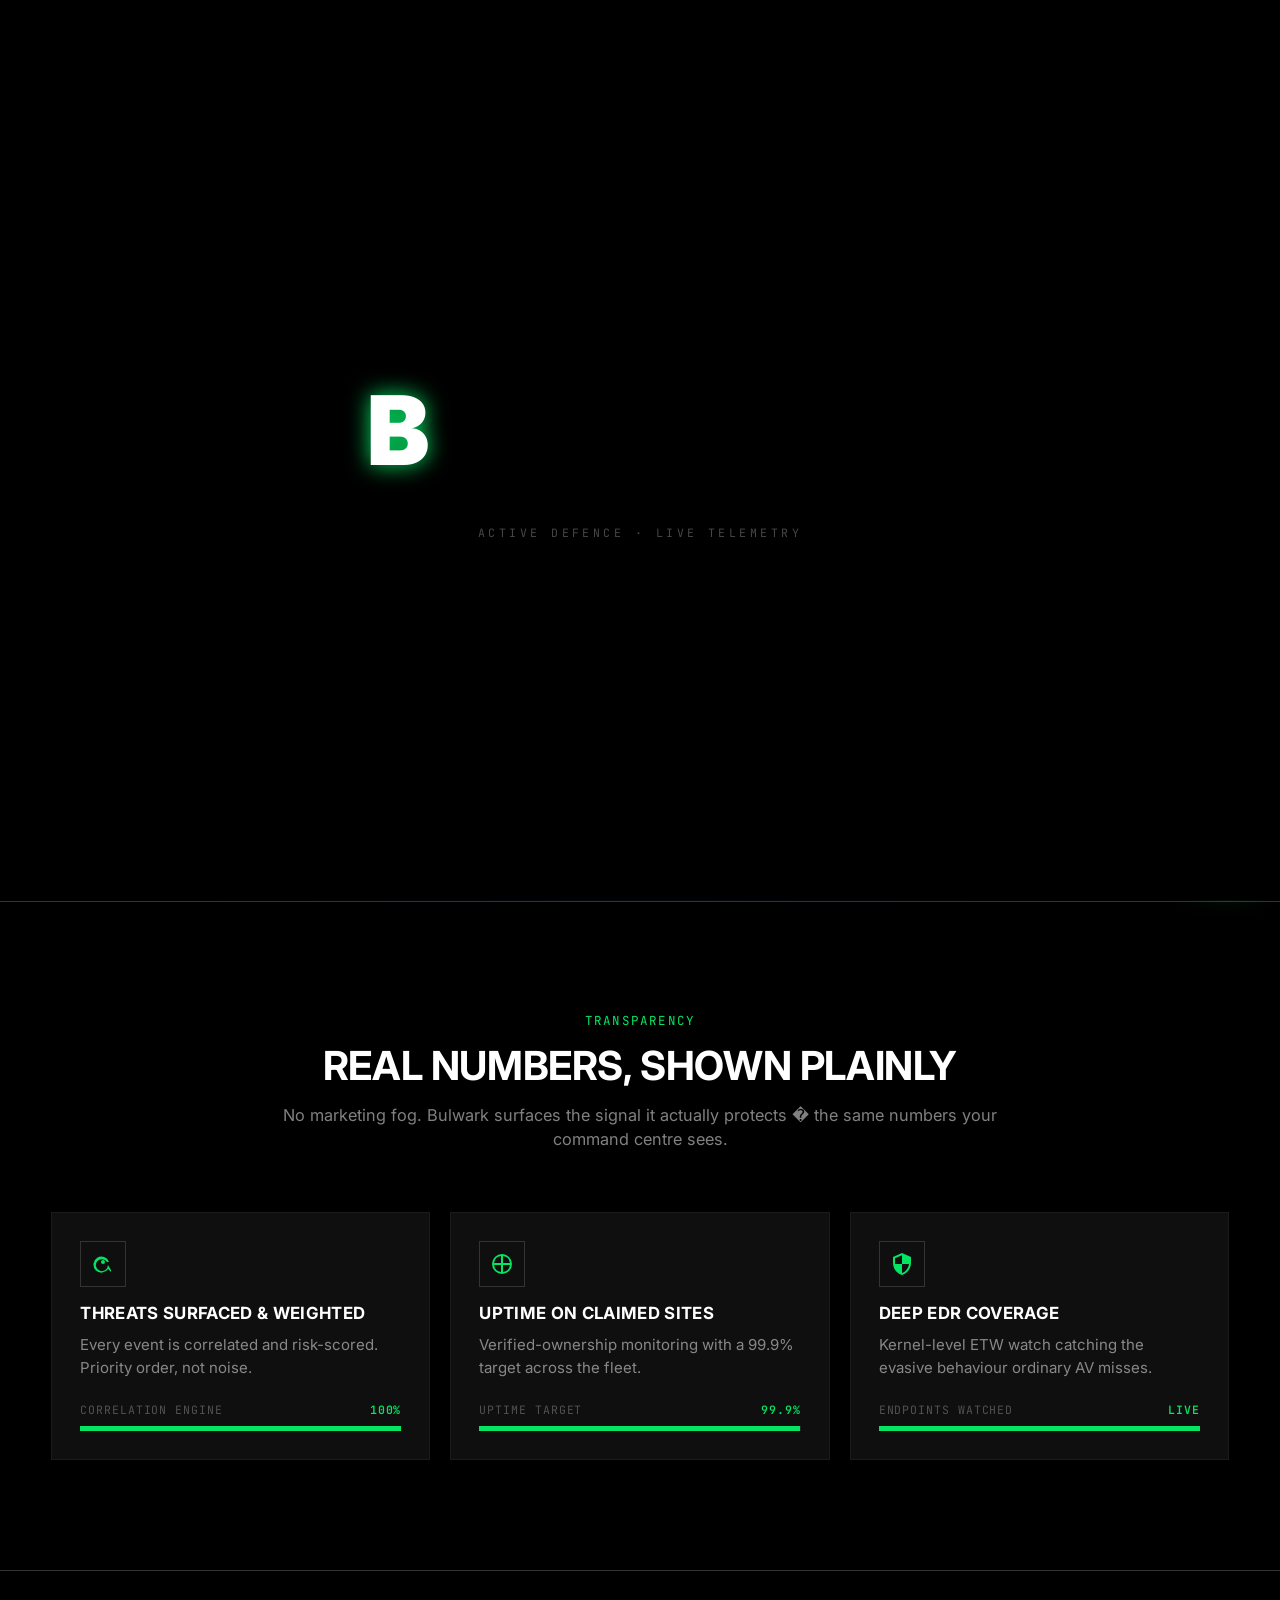
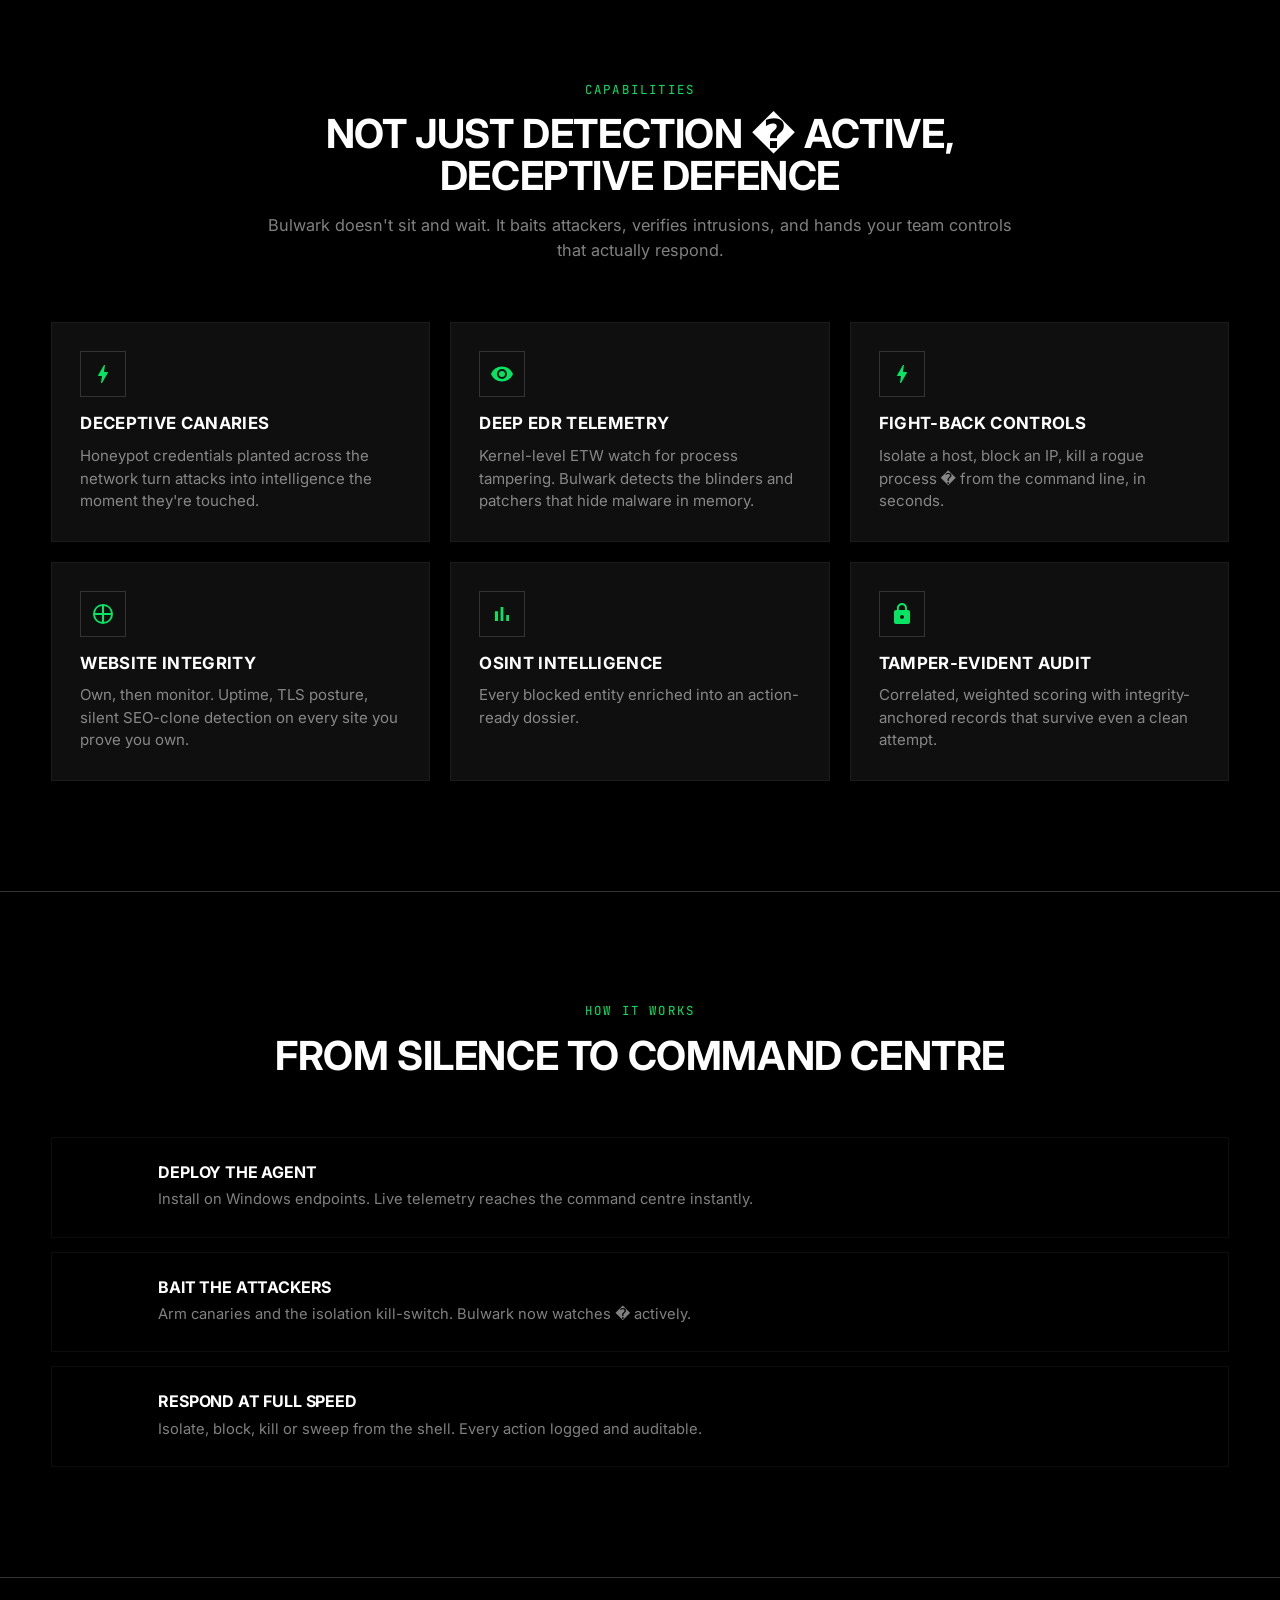
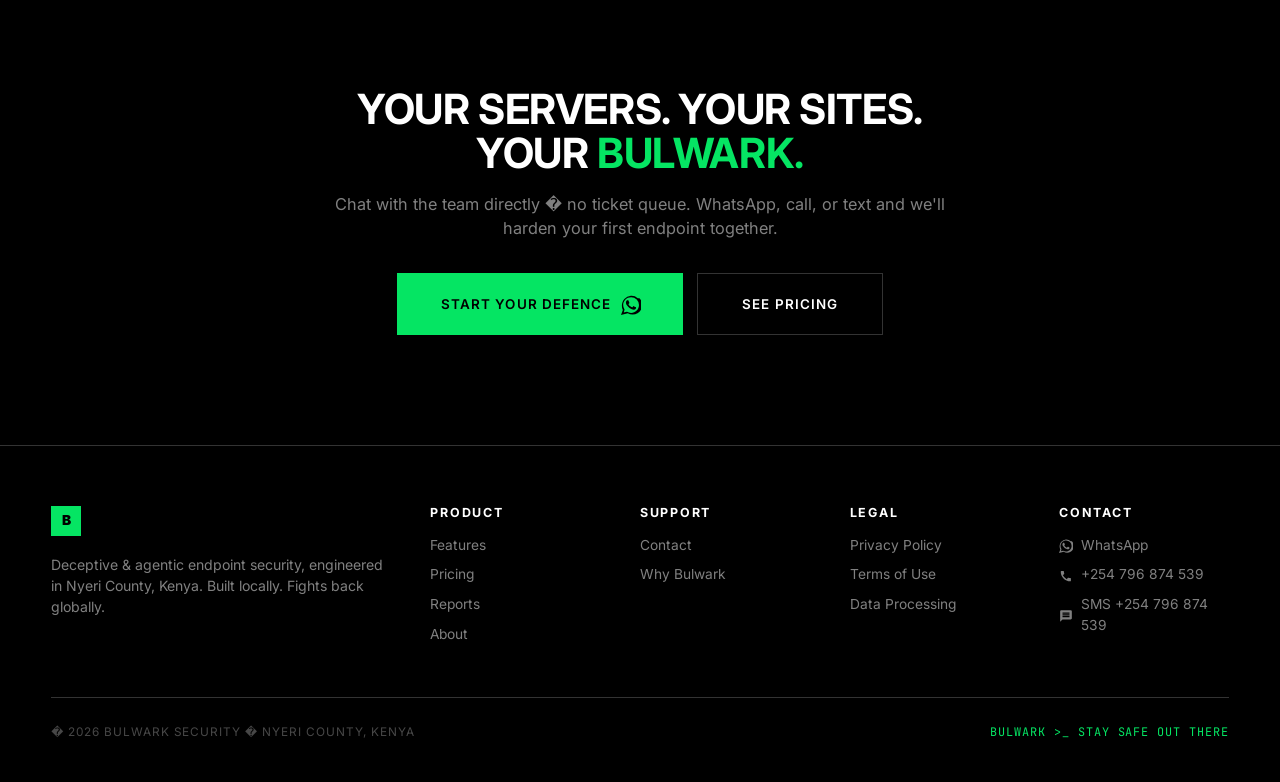
==== index.html @ ab148866 "Updated the footers" ====
<!DOCTYPE html>
<html lang="en">
<head>
<meta charset="UTF-8">
<meta name="viewport" content="width=device-width, initial-scale=1.0">
<title>Bulwark � Deceptive &amp; Agentic Endpoint Security, Built in Kenya</title>
<meta name="referrer" content="strict-origin-when-cross-origin">
<meta name="description" content="Bulwark is a Kenyan-made endpoint detection &amp; response platform. Real-time threat hunting, deceptive canaries, and live agent operations that outsmart attackers before they strike.">
<link rel="preconnect" href="https://fonts.googleapis.com">
<link rel="preconnect" href="https://fonts.gstatic.com" crossorigin>
<link href="https://fonts.googleapis.com/css2?family=Inter:wght@400;600;700;800&family=JetBrains+Mono:wght@400;700;800&display=swap" rel="stylesheet">
<link rel="stylesheet" href="assets/css/styles.css">
<link rel="icon" href="data:image/svg+xml,<svg xmlns='http://www.w3.org/2000/svg' viewBox='0 0 100 100'><rect width='100' height='100' fill='%2305e563'/><text x='50' y='70' font-size='62' font-family='monospace' font-weight='900' fill='%23000' text-anchor='middle'>B</text></svg>">
</head>
<body>

<!-- BULWARK PRELOADER (word builds letter-by-letter, then reveals page) -->
<div id="preloader">
  <div style="text-align:center">
    <div class="pl-word"></div>
    <div class="pl-glow">active defence · live telemetry</div>
  </div>
</div>

<!-- NAV -->
<nav class="nav">
  <div class="container nav-inner">
    <a class="brand" href="index.html">
      <span class="logo" style="width:34px;height:34px;background:var(--neon);color:#000;display:grid;place-items:center;font-weight:950;font-family:var(--font-wide)">B</span>
      <span class="word" data-text="BULWARK"></span>
      <span class="brand-tag" style="display:none"></span>
      <span class="brand-tag">endpoint defence · Kenya</span>
    </a>
    <small class="brand-tag" style="font-size:.58rem;color:var(--txt-faint);display:block;margin-left:-92px">—</small>
    <button class="nav-toggle" id="navToggle" aria-label="Menu">≡</button>
    <div class="nav-links" id="navLinks">
<a href="index.html" class="active">Home</a>
      <a href="features.html">Features</a>
      <a href="pricing.html">Pricing</a>
      <a href="reports.html">Reports</a>
      <a href="about.html">About</a>
      <a href="contact.html">Contact</a>
      <a class="btn btn-neon nav-cta" href="contact.html">Get started</a>
    </div>
  </div>
</nav>

<!-- HERO: full-screen live threat map -->
<section class="hero">
  <div class="hero-map" id="threatMap"></div>
  <div class="hero-map-grid"></div>

  <div class="controls-layer">
    <div class="controls-col">
      <div>
        <div class="list-panel" id="listPanel">
          <h3>Live signal feed</h3>
          <div class="list-row"><span class="d green"></span><div class="meta"><div class="t">Site integrity guard</div><div class="s">TLS � uptime � clone watch</div></div></div>
          <div class="list-row"><span class="d green"></span><div class="meta"><div class="t">Agent heartbeat</div><div class="s">fleet telemetry � 24/7</div></div></div>
          <div class="list-row"><span class="d blue"></span><div class="meta"><div class="t">Canary tripwire</div><div class="s">credential deception</div></div></div>
          <div class="list-row"><span class="d blue"></span><div class="meta"><div class="t">Evasion detector</div><div class="s">ETW � kernel watch</div></div></div>
          <div class="list-row"><span class="d red"></span><div class="meta"><div class="t">Trigger flag</div><div class="s">correlated � weighted</div></div></div>
          <div class="list-row"><span class="d green"></span><div class="meta"><div class="t">Isolation kill-switch</div><div class="s">one command � armed</div></div></div>
          <div class="list-row"><span class="d green"></span><div class="meta"><div class="t">OSINT enrichment</div><div class="s">threat intel dossiers</div></div></div>
        </div>
      </div>

      <div class="hero-left">
        <span class="hero-eyebrow"><span class="dot"></span> active defence � live telemetry</span>
        <h1>Attacker expects a lock.<br>Meet a <span class="grad">bulwark.</span></h1>
        <p class="sub">Bulwark is a deceptive, agentic endpoint security platform built in Kenya. It baits attackers, watches deep telemetry, and fights back from a command centre that feels alive.</p>
        <div class="hero-actions">
          <a class="btn btn-neon btn-lg" href="contact.html">Talk to us <span class="g" data-icon="whatsapp" style="width:18px;height:18px"></span></a>
          <a class="btn btn-ghost btn-lg" href="features.html"><span class="g" data-icon="shield" style="width:18px;height:18px"></span> Features</a>
        </div>

        <div class="hero-stats">
          <div class="ticker">
            <div class="ticker-item active"><div class="n">LIVE</div><div class="l">fleet watch active</div></div>
            <div class="ticker-item"><div class="n">99.9%</div><div class="l">uptime monitored</div></div>
            <div class="ticker-item"><div class="n">24/7</div><div class="l">deception deployed</div></div>
            <div class="ticker-item"><div class="n">100%</div><div class="l">built &amp; kept in Kenya</div></div>
          </div>
        </div>
      </div>
    </div>

    <div class="controls-col right">
      <span class="glass attrib"><span class="g" data-icon="radar"></span> by Bulwark Security</span>
      <div class="glass zoms">
        <button id="zmIn" title="Zoom in">+</button>
        <button id="zmOut" title="Zoom out">-</button>
      </div>
    </div>
  </div>
</section>

<!-- LIVE METRICS (transparency like u24 stats) -->
<section class="section">
  <div class="container">
    <div class="sec-head">
      <span class="kicker">Transparency</span>
      <h2>Real numbers, shown plainly</h2>
      <p>No marketing fog. Bulwark surfaces the signal it actually protects � the same numbers your command centre sees.</p>
    </div>
    <div class="grid grid-3">
      <div class="card">
        <div class="ico"><span class="g" data-icon="radar"></span></div>
        <h3>Threats surfaced &amp; weighted</h3>
        <p>Every event is correlated and risk-scored. Priority order, not noise.</p>
        <div class="pbar"><div class="pl"><span>correlation engine</span><b>100%</b></div><div class="track"><div class="fill" data-width="100"></div></div></div>
      </div>
      <div class="card">
        <div class="ico"><span class="g" data-icon="web"></span></div>
        <h3>Uptime on claimed sites</h3>
        <p>Verified-ownership monitoring with a 99.9% target across the fleet.</p>
        <div class="pbar"><div class="pl"><span>uptime target</span><b>99.9%</b></div><div class="track"><div class="fill" data-width="99.9"></div></div></div>
      </div>
      <div class="card">
        <div class="ico"><span class="g" data-icon="shield"></span></div>
        <h3>Deep EDR coverage</h3>
        <p>Kernel-level ETW watch catching the evasive behaviour ordinary AV misses.</p>
        <div class="pbar"><div class="pl"><span>endpoints watched</span><b>live</b></div><div class="track"><div class="fill" data-width="100"></div></div></div>
      </div>
    </div>
  </div>
</section>

<!-- CAPABILITIES -->
<section class="section">
  <div class="container">
    <div class="sec-head">
      <span class="kicker">Capabilities</span>
      <h2>Not just detection � active, deceptive defence</h2>
      <p>Bulwark doesn't sit and wait. It baits attackers, verifies intrusions, and hands your team controls that actually respond.</p>
    </div>
    <div class="grid grid-3">
      <div class="card"><div class="ico"><span class="g" data-icon="bolt"></span></div><h3>Deceptive canaries</h3><p>Honeypot credentials planted across the network turn attacks into intelligence the moment they're touched.</p></div>
      <div class="card"><div class="ico"><span class="g" data-icon="eye"></span></div><h3>Deep EDR telemetry</h3><p>Kernel-level ETW watch for process tampering. Bulwark detects the blinders and patchers that hide malware in memory.</p></div>
      <div class="card"><div class="ico"><span class="g" data-icon="bolt"></span></div><h3>Fight-back controls</h3><p>Isolate a host, block an IP, kill a rogue process � from the command line, in seconds.</p></div>
      <div class="card"><div class="ico"><span class="g" data-icon="web"></span></div><h3>Website integrity</h3><p>Own, then monitor. Uptime, TLS posture, silent SEO-clone detection on every site you prove you own.</p></div>
      <div class="card"><div class="ico"><span class="g" data-icon="chart"></span></div><h3>OSINT intelligence</h3><p>Every blocked entity enriched into an action-ready dossier.</p></div>
      <div class="card"><div class="ico"><span class="g" data-icon="lock"></span></div><h3>Tamper-evident audit</h3><p>Correlated, weighted scoring with integrity-anchored records that survive even a clean attempt.</p></div>
    </div>
  </div>
</section>

<!-- HOW IT WORKS -->
<section class="section">
  <div class="container">
    <div class="sec-head"><span class="kicker">How it works</span><h2>From silence to command centre</h2></div>
    <div class="steps">
      <div class="step"><div class="num"></div><div><h3>Deploy the agent</h3><p>Install on Windows endpoints. Live telemetry reaches the command centre instantly.</p></div></div>
      <div class="step"><div class="num"></div><div><h3>Bait the attackers</h3><p>Arm canaries and the isolation kill-switch. Bulwark now watches � actively.</p></div></div>
      <div class="step"><div class="num"></div><div><h3>Respond at full speed</h3><p>Isolate, block, kill or sweep from the shell. Every action logged and auditable.</p></div></div>
    </div>
  </div>
</section>

<!-- CTA -->
<section class="cta">
  <div class="container">
    <h2>Your servers. Your sites.<br>Your <span class="neon">bulwark.</span></h2>
    <p>Chat with the team directly � no ticket queue. WhatsApp, call, or text and we'll harden your first endpoint together.</p>
    <div class="cta-actions">
      <a class="btn btn-neon btn-lg" href="contact.html">Start your defence <span class="g" data-icon="whatsapp" style="width:18px;height:18px"></span></a>
      <a class="btn btn-ghost btn-lg" href="pricing.html">See pricing</a>
    </div>
  </div>
</section>

<!-- FOOTER -->
<footer class="footer">
  <div class="container">
    <div class="footer-grid">
      <div>
        <a class="brand" href="index.html"><span class="logo" style="width:30px;height:30px;background:var(--neon);color:#000;display:grid;place-items:center;font-weight:950;font-family:var(--font-wide)">B</span><span class="word" data-text="BULWARK"></span></a>
        <p style="margin-top:16px">Deceptive &amp; agentic endpoint security, engineered in Nyeri County, Kenya. Built locally. Fights back globally.</p>
      </div>
      <div><h4>Product</h4><a href="features.html">Features</a><a href="pricing.html">Pricing</a><a href="reports.html">Reports</a><a href="about.html">About</a></div>
      <div><h4>Support</h4><a href="contact.html">Contact</a><a href="about.html">Why Bulwark</a></div>
      <div><h4>Legal</h4><a href="privacy.html">Privacy Policy</a><a href="terms.html">Terms of Use</a><a href="dpa.html">Data Processing</a></div>
      <div><h4>Contact</h4><a href="https://wa.me/254796874539" target="_blank"><span class="g" data-icon="whatsapp"></span> WhatsApp</a><a href="tel:+254796874539"><span class="g" data-icon="phone"></span> +254 796 874 539</a><a href="sms:+254796874539"><span class="g" data-icon="message"></span> SMS +254 796 874 539</a></div>
    </div>
    <div class="footer-bottom">
      <span>� 2026 Bulwark Security � Nyeri County, Kenya</span>
      <span class="prompt">bulwark &gt;_ stay safe out there</span>
    </div>
  </div>
</footer>

<a class="float-wa" href="https://wa.me/254796874539" target="_blank" aria-label="Chat on WhatsApp"><span class="g" data-icon="whatsapp" style="width:26px;height:26px"></span></a>
<script src="assets/js/main.js"></script>
</body>
</html>
---- assets/css/styles.css ----
/* ============================================================
   BULWARK — Cybersecurity, engineered in Kenya
   Design language: black canvas, frosted-glass panels,
   neon-green #05e563 data points, hairline strokes, condensed
   wide display type. Inspired by the UNITED24 /rebuild/map UI.
   ============================================================ */

:root {
  --bg:          #000;
  --panel:       rgba(255,255,255,.1);
  --panel-soft:  rgba(255,255,255,.06);
  --panel-hi:    rgba(255,255,255,.15);
  --stroke:      #333;
  --hairline:    rgba(255,255,255,.05);
  --txt:         #fff;
  --txt-dim:     rgba(255,255,255,.5);
  --txt-faint:   rgba(255,255,255,.28);

  --neon:        #05e563;   /* data / signal green */
  --blue:        #0057b8;   /* brand blue */
  --gold:        #ffd700;   /* selection / accent */
  --red:         #ff5a5f;

  --radius:      6px;
  --blur:        blur(40px);

  --font-display: "NuberNextWide", "Inter", "Segoe UI", system-ui, sans-serif;
  --font-wide:    "NuberNextExtended", "Inter", "Segoe UI", system-ui, sans-serif;
  --font-mono:    "JetBrains Mono", "Cascadia Code", "Consolas", monospace;
  --font-body:    "NuberNext", "Inter", "Segoe UI", system-ui, sans-serif;
}

* { margin: 0; padding: 0; box-sizing: border-box; }

html { scroll-behavior: smooth; }

body {
  background: var(--bg);
  color: var(--txt);
  font-family: var(--font-body);
  line-height: 1.5;
  -webkit-font-smoothing: antialiased;
  overflow-x: hidden;
}

::selection { background: var(--gold); color: #000; }

/* ---------- BULWARK preloader (UNITED24-style letter build) ---------- */
#preloader {
  position: fixed; inset: 0; z-index: 100000;
  background: #000; display: flex; align-items: center; justify-content: center;
  transition: opacity 1s ease; opacity: 1; overflow: hidden;
}
#preloader.done { opacity: 0; pointer-events: none; }
.pl-word { position: relative; font-family: var(--font-wide); font-weight: 950;
  font-size: clamp(2.4rem, 9vw, 6rem); letter-spacing: .08em; color: #1b1b1b; text-transform: uppercase;
  display: flex; user-select: none; justify-content: center; }
.pl-word .pld { display: inline-block; opacity: 0; transform: translateY(-40px); color: var(--txt); transition: opacity .6s ease, transform .6s cubic-bezier(.2,.7,.2,1), text-shadow .6s ease; }
.pl-word .pld.filled { opacity: 1; transform: translateY(0); text-shadow: 0 0 22px var(--neon); }
.pl-glow { margin-top: 22px; text-align: center; font-family: var(--font-mono); font-size: .72rem;
  letter-spacing: .3em; text-transform: uppercase; color: var(--txt-faint); opacity: 0; animation: pl-fade .8s ease .2s forwards; }
@keyframes pl-fade { to { opacity: 1; } }


h1, h2, h3, h4 { font-family: var(--font-display); font-weight: 700; line-height: 1.05; letter-spacing: -.01em; text-transform: uppercase; }
p  { color: var(--txt-dim); }
a  { color: var(--txt); text-decoration: none; }
a:hover { color: var(--neon); }

.container { width: min(1180px, 92vw); margin: 0 auto; }

.mono { font-family: var(--font-mono); }
.neon { color: var(--neon); }
.blue { color: var(--blue); }
.gold { color: var(--gold); }
.red  { color: var(--red); }
.dim  { color: var(--txt-dim); }
.wide { font-family: var(--font-wide); }

/* ---------- letter-by-letter animated logo (like UNITED24) ---------- */
.brand { display: inline-flex; align-items: center; gap: 14px; font-family: var(--font-display); }
.brand .word { position: relative; display: inline-flex; font-weight: 700; font-size: 1.3rem; letter-spacing: .12em; text-transform: uppercase; }
.brand .word span { display: inline-block; white-space: pre; }
.brand .word .mask { position: absolute; inset: 0; display: inline-flex; overflow: hidden; }
.brand .word .mask span { transform: translateY(105%); animation: letter-in .55s cubic-bezier(.6,.02,.3,1) forwards; }
.brand .word .mask.green span { color: var(--neon); transform: translateY(0); opacity: 0; animation: letter-peek .5s ease 1.9s forwards; }
@keyframes letter-in { to { transform: translateY(0); } }
@keyframes letter-peek { to { opacity: 1; } }

/* tagline under the logo */
.brand-tag { display: block; font-family: var(--font-mono); font-size: .6rem; color: var(--txt-faint); letter-spacing: .16em; text-transform: uppercase; margin-top: 3px; }

/* ---------- top nav ---------- */
.nav { position: sticky; top: 0; z-index: 50; background: rgba(0,0,0,.7); backdrop-filter: var(--blur); -webkit-backdrop-filter: var(--blur); border-bottom: 1px solid var(--stroke); }
.nav-inner { display: flex; align-items: center; justify-content: space-between; height: 72px; }
.nav-links { display: flex; gap: 30px; align-items: center; }
.nav-links a { color: var(--txt-dim); font-family: var(--font-display); font-size: .8rem; letter-spacing: .1em; text-transform: uppercase; font-weight: 600; }
.nav-links a:hover, .nav-links a.active { color: var(--txt); }
.nav-links a.active::after { content: ""; display: block; height: 2px; margin-top: 6px; background: var(--neon); }
.nav-cta { margin-left: 6px; }
.nav-toggle { display: none; background: none; border: 0; color: var(--txt); cursor: pointer; }

/* ---------- buttons (sharp, uppercase, like u24) ---------- */
.btn {
  display: inline-flex; align-items: center; gap: 10px;
  padding: 18px 37px; border-radius: 0;
  font-family: var(--font-display); font-weight: 600; font-size: .78rem; letter-spacing: .08em; text-transform: uppercase;
  cursor: pointer; border: 0; transition: all .18s ease; text-align: center; white-space: nowrap;
}
.btn-neon { background: var(--neon); color: #000; }
.btn-neon:hover { background: var(--txt); color: #000; }
.btn-blue { background: var(--blue); color: #fff; }
.btn-blue:hover { filter: brightness(1.15); color: #fff; }
.btn-ghost { background: transparent; color: var(--txt); border: 1px solid var(--stroke); }
.btn-ghost:hover { background: rgba(255,255,255,.12); color: var(--txt); border-color: rgba(255,255,255,.35); }
.btn-lg { padding: 20px 44px; font-size: .84rem; }
.btn-block { width: 100%; justify-content: center; }

/* icon glyphs (inline SVG via injected classes) */
.g { width: 20px; height: 20px; display: inline-block; fill: currentColor; flex-shrink: 0; }
.g-sm { width: 16px; height: 16px; }

/* ---------- hero (full-screen live map) ---------- */
.hero { position: relative; height: calc(100vh - 72px); min-height: 640px; overflow: hidden; background: #000; }
.hero-map { position: absolute; inset: 0; }
#threatMap {
  width: 100%; height: 100%; display: block;
  background:
    radial-gradient(1200px 800px at 20% 20%, rgba(0,87,184,.16), transparent 55%),
    radial-gradient(1000px 700px at 80% 30%, rgba(5,229,99,.10), transparent 55%),
    radial-gradient(800px 600px at 50% 90%, rgba(0,87,184,.10), transparent 55%),
    #000;
}
/* faint dot grid (like map graticule) */
#threatMap::after { content:""; position:absolute; inset:0; background-image: radial-gradient(rgba(255,255,255,.06) 1px, transparent 1px); background-size: 34px 34px; }
.hero-map-grid { position:absolute; inset:0; pointer-events:none; background-image: radial-gradient(rgba(255,255,255,.05) 1px, transparent 1px); background-size: 36px 36px; }

/* network node cluster */
.mapcluster { position:absolute; inset:0; }
.mapnode { position:absolute; width:14px; height:14px; border-radius:50%; transform:translate(-50%,-50%); pointer-events:none; }
.mapnode::before { content:""; position:absolute; inset:-7px; border-radius:50%; border:1px solid var(--neon); animation: ping 2.6s ease-out infinite; }
.mapnode::after { content:""; position:absolute; inset:3px; border-radius:50%; background:currentColor; }
.mapnode.green { color:var(--neon);  box-shadow:0 0 14px var(--neon); }
.mapnode.blue  { color:var(--blue);  box-shadow:0 0 12px var(--blue); }
.mapnode.red   { color:var(--red);   box-shadow:0 0 12px var(--red); }

/* SVG triangulation network overlay */
#netLines { position:absolute; inset:0; z-index:2; width:100%; height:100%; pointer-events:none; }
.net-link { stroke:rgba(5,229,99,.28); stroke-width:1.5; }
.net-pulse { stroke:#fff; stroke-width:2; stroke-dasharray:6 120; stroke-linecap:round; fill:none;
  animation: travel 6s linear infinite; filter: drop-shadow(0 0 3px var(--neon)); }
@keyframes travel { to { stroke-dashoffset:-168; } }

/* pulsing data points on the map */
.mappoint { position: absolute; z-index: 3; width: 12px; height: 12px; border-radius: 50%; background: var(--neon); transform: translate(-50%,-50%); pointer-events:none; }
.mappoint::before { content:""; position:absolute; inset:-6px; border-radius:50%; border:1px solid var(--neon); animation: ping 2.4s ease-out infinite; }
.mappoint::after { content:""; position:absolute; inset:0; border-radius:50%; background: var(--neon); box-shadow: 0 0 12px var(--neon); }
.mappoint.green::after { background: var(--neon); box-shadow: 0 0 14px var(--neon); }
.mappoint.blue::after  { background: var(--blue); box-shadow: 0 0 12px var(--blue); }
.mappoint.red::after   { background: var(--red); box-shadow: 0 0 12px var(--red); }
.mappoint.blue::before { border-color: var(--blue); }
.mappoint.red::before  { border-color: var(--red); }
@keyframes ping { 0% { transform: scale(.4); opacity: 1; } 100% { transform: scale(2.2); opacity: 0; } }

/* glass overlay control layers (left / right columns like u24) */
.controls-layer { position:absolute; inset:0; z-index:5; pointer-events:none; padding: 26px; display:flex; justify-content:space-between; }
.controls-col { display:flex; flex-direction:column; justify-content:space-between; }
.controls-col.right { align-items:flex-end; }

/* mixed glass panel */
.glass { background: var(--panel); backdrop-filter: var(--blur); -webkit-backdrop-filter: var(--blur); border: 1px solid var(--hairline); }

/* Map / List segmented pill (like u24 navigate) */
.view-toggle { display:flex; gap:0; padding:5px; max-width:360px; pointer-events:auto; }
.view-toggle button {
  flex:1; display:inline-flex; align-items:center; justify-content:center; gap:10px;
  background:transparent; border:0; color:var(--txt); font-family:var(--font-display);
  font-size:.78rem; letter-spacing:.1em; text-transform:uppercase; font-weight:600;
  padding: 12px 20px; cursor:pointer; opacity:.5; transition:all .18s ease;
}
.view-toggle button .g { fill: currentColor; }
.view-toggle button.active { background: var(--panel-hi); opacity:1; color: var(--txt); }
.view-toggle button.active:hover { color:var(--txt); }

/* hero headline block */
.hero-left { display:flex; flex-direction:column; gap:18px; max-width:430px; }
.hero-eyebrow { display:inline-flex; align-items:center; gap:12px; font-family:var(--font-mono); font-size:.78rem; letter-spacing:.18em; text-transform:uppercase; color:var(--neon); pointer-events:auto; }
.hero-eyebrow .dot { width:8px;height:8px;border-radius:50%;background:var(--neon); box-shadow:0 0 10px var(--neon); animation:pulse 1.6s infinite; }
@keyframes pulse { 0%,100%{opacity:1} 50%{opacity:.35} }
.hero h1 { font-family:var(--font-wide); font-weight:950; font-size: clamp(2rem,4.6vw,3.6rem); letter-spacing:-.5px; line-height:1.02; }
.hero h1 .grad { color: var(--neon); }
.hero .sub { font-size:1.02rem; max-width:420px; }
.hero-actions { display:flex; gap:14px; flex-wrap:wrap; pointer-events:auto; }

/* stat ticker bar (crossfading like u24 header) */
.hero-stats { position:absolute; left:26px; bottom:26px; z-index:6; pointer-events:none; }
.ticker { display:grid; }
.ticker-item { grid-area:1/1; opacity:0; transition:opacity .6s ease; }
.ticker-item.active { opacity:1; }
.ticker-item .n { font-family:var(--font-wide); font-weight:800; font-size:1.6rem; color:var(--neon); }
.ticker-item .l { font-size:.74rem; letter-spacing:.14em; text-transform:uppercase; color:var(--txt-faint); }

/* attribution pill (right top) */
.attrib { display:inline-flex; align-items:center; gap:10px; padding:10px 18px; pointer-events:auto; font-family:var(--font-mono); font-size:.72rem; letter-spacing:.08em; text-transform:uppercase; color:var(--txt-dim); }
.attrib .g { fill: var(--neon); }

/* zoom buttons */
.zoms { display:flex; flex-direction:column; pointer-events:auto; }
.zoms button { width:52px;height:48px;background:transparent;border:0;color:var(--txt); cursor:pointer; display:grid; place-items:center; font-size:1.2rem; font-family:var(--font-display); }
.zoms button:hover { background:rgba(255,255,255,.12); }
.zoms button + button { border-top:1px solid var(--hairline); }

/* list-view drawer (the "List" toggle panel) */
.list-panel { display:none; position:absolute; inset:26px auto 26px 26px; z-index:6; width:min(420px, 82vw); background:rgba(0,0,0,.82); backdrop-filter:var(--blur); border:1px solid var(--stroke); overflow-y:auto; }
.list-panel.open { display:block; }
.list-panel h3 { padding:20px 24px; border-bottom:1px solid var(--stroke); font-size:.86rem; letter-spacing:.12em; }
.list-row { display:flex; align-items:center; gap:14px; padding:16px 24px; border-bottom:1px solid var(--hairline); }
.list-row:hover { background:rgba(255,255,255,.05); }
.list-row .d { width:9px;height:9px;border-radius:50%; background:var(--neon); flex-shrink:0; }
.list-row .d.blue { background:var(--blue); } .list-row .d.red { background:var(--red); }
.list-row .meta { flex:1; }
.list-row .t { font-family:var(--font-display); font-size:.86rem; letter-spacing:.02em; text-transform:uppercase; }
.list-row .s { font-size:.74rem; color:var(--txt-faint); font-family:var(--font-mono); }

/* ---------- sections ---------- */
.section { padding: 110px 0; border-top: 1px solid var(--stroke); }
.sec-head { max-width: 760px; margin: 0 auto 60px; text-align: center; }
.sec-head h2 { font-size: clamp(1.6rem,3.2vw,2.5rem); margin-bottom: 16px; }
.sec-head p { font-size: 1.02rem; }
.kicker { font-family: var(--font-mono); color: var(--neon); font-size: .78rem; letter-spacing: .18em; text-transform: uppercase; margin-bottom: 14px; display: block; }

/* cards — glass + hairline + 5px neon progress bar */
.grid { display:grid; gap:20px; }
.grid-3 { grid-template-columns: repeat(3,1fr); }
.grid-2 { grid-template-columns: repeat(2,1fr); }
.card { background: var(--panel-soft); backdrop-filter: var(--blur); -webkit-backdrop-filter:var(--blur); border:1px solid var(--hairline); padding: 28px; position: relative; overflow:hidden; transition: all .2s ease; }
.card:hover { background: var(--panel); }
.card .card-accent { position:absolute; top:0; left:0; right:0; height:5px; background:rgba(5,229,99,.25); }
.card:hover .card-accent { background: var(--neon); }
.card .ico { width: 46px; height: 46px; margin-bottom: 18px; display: flex; align-items:center; justify-content:center; border:1px solid var(--stroke); color: var(--neon); }
.card .ico .g { width:24px;height:24px; }
.card h3 { margin-bottom: 12px; font-size: 1.05rem; letter-spacing: .02em; }
.card p { font-size: .94rem; }

/* progress bar rows (u24 data style) */
.pbar { margin-top:22px; }
.pbar .pl { display:flex; justify-content:space-between; font-family:var(--font-mono); font-size:.72rem; color:var(--txt-faint); text-transform:uppercase; letter-spacing:.08em; margin-bottom:7px; }
.pbar .pl b { color: var(--neon); font-weight:600; }
.pbar .track { height:5px; background:rgba(255,255,255,.1); }
.pbar .fill { height:5px; background:var(--neon); width:0%; transition: width 1.2s cubic-bezier(.2,.7,.2,1); }

/* row list (features) */
.row { display:flex; gap:18px; align-items:flex-start; padding: 20px 0; border-bottom:1px solid var(--hairline); }
.row:last-child { border-bottom:0; }
.row .rh { font-family:var(--font-mono); color:var(--neon); font-size:.86rem; min-width:120px; white-space:nowrap; text-transform:uppercase; letter-spacing:.06em; }
.row p { font-size:.94rem; }

/* ---------- table ---------- */
.table-wrap { overflow-x:auto; border:1px solid var(--stroke); background:rgba(0,0,0,.55); }
table { width:100%; border-collapse:collapse; font-size:.9rem; min-width:640px; }
th, td { padding:16px 20px; text-align:left; border-bottom:1px solid var(--hairline); }
th { font-family:var(--font-mono); color:var(--neon); font-size:.7rem; letter-spacing:.14em; text-transform:uppercase; background:rgba(255,255,255,.03); }
tr:last-child td { border-bottom:0; }
td .yes{color:var(--neon);} td .no{color:var(--txt-faint);}

/* pricing */
.price-grid { display:grid; grid-template-columns:repeat(3,1fr); gap:22px; align-items:stretch; }
.price { background:rgba(0,0,0,.55); border:1px solid var(--stroke); padding:32px 28px; display:flex; flex-direction:column; position:relative; transition:all .2s ease; }
.price:hover { border-color: rgba(5,229,99,.4); }
.price.featured { border-color: var(--neon); }
.price .pname { font-family:var(--font-display); font-size:1rem; letter-spacing:.04em; text-transform:uppercase; }
.price .pdesc { font-size:.82rem; color:var(--txt-faint); margin:8px 0 24px; }
.price .amount { font-size:2.3rem; font-family:var(--font-wide); font-weight:800; color:var(--neon); }
.price .amount small { font-size:.9rem; color:var(--txt-faint); font-weight:600; }
.price ul { list-style:none; margin:24px 0 28px; flex:1; }
.price li { padding:7px 0 7px 26px; position:relative; color:var(--txt-dim); font-size:.88rem; }
.price li::before { content:""; position:absolute; left:0; top:13px; width:12px; height:2px; background:var(--neon); }
.ribbon { position:absolute; top:-1px; right:-1px; background:var(--neon); color:#000; font-size:.66rem; font-weight:700; letter-spacing:.1em; text-transform:uppercase; padding:7px 14px; }

/* steps */
.steps { display:grid; gap:14px; }
.step { display:grid; grid-template-columns:60px 1fr; gap:20px; background:rgba(0,0,0,.45); border:1px solid var(--hairline); padding:26px; }
.step .num { font-family:var(--font-wide); font-size:1.7rem; font-weight:950; color:var(--neon); }
.step h3 { margin-bottom:8px; font-size:1rem; }
.step p { font-size:.92rem; }

/* callouts */
.callout { border-left:3px solid var(--neon); background:rgba(0,0,0,.5); padding:18px 22px; margin:22px 0; }
.callout.blue{ border-left-color:var(--blue);} .callout.gold{border-left-color:var(--gold);} .callout.red{border-left-color:var(--red);}
.callout p { font-size:.94rem; }

/* ---------- contact (real icons, no emoji) ---------- */
.contact-card { display:flex; align-items:center; gap:18px; background:rgba(0,0,0,.5); border:1px solid var(--hairline); padding:22px 24px; transition:all .18s ease; margin-bottom:12px; }
.contact-card:hover { border-color: var(--neon); }
.contact-card .ci { width:54px;height:54px; display:flex; align-items:center; justify-content:center; color:var(--neon); border:1px solid var(--stroke); flex-shrink:0; }
.contact-card.wa:hover { border-color:#25d366; } .contact-card.wa .ci{color:#25d366;}
.contact-card.phone:hover, .contact-card.phone .ci { color: var(--blue); }
.contact-card h3 { font-size:.92rem; letter-spacing:.04em; margin-bottom:4px; }
.contact-card p { font-size:.86rem; }
.contact-card .big { font-family:var(--font-wide); font-size:1.05rem; color:var(--txt); letter-spacing:.02em; }

/* form */
.form { background:rgba(0,0,0,.55); border:1px solid var(--stroke); padding:34px; }
.form h3 { margin-bottom:8px; }
.form .note { font-size:.82rem; color:var(--txt-faint); margin-bottom:24px; }
.field { margin-bottom:18px; }
.field label { display:block; font-size:.74rem; color:var(--txt-dim); margin-bottom:7px; font-weight:600; text-transform:uppercase; letter-spacing:.1em; font-family:var(--font-display); }
.field input,.field textarea,.field select { width:100%; background:#000; border:1px solid var(--stroke); color:var(--txt); padding:13px 15px; font-family:var(--font-body); font-size:.92rem; transition:border-color .15s ease; border-radius:0; }
.field textarea { min-height:120px; resize:vertical; }
.field input:focus,.field textarea:focus,.field select:focus { outline:none; border-color:var(--neon); }
.form-ok { display:none; padding:16px 18px; border:1px solid var(--neon); color:var(--neon); font-size:.88rem; margin-top:18px; }

/* FAQ */
.faq .item { border:1px solid var(--stroke); margin-bottom:10px; background:rgba(0,0,0,.45); }
.faq .q { padding:18px 22px; cursor:pointer; font-family:var(--font-display); font-weight:700; letter-spacing:.02em; text-transform:uppercase; font-size:.88rem; display:flex; justify-content:space-between; align-items:center; color:var(--txt); }
.faq .q span.a { color:var(--neon); font-family:var(--font-mono); }
.faq .a { max-height:0; overflow:hidden; transition:max-height .3s ease; }
.faq .a p { padding:0 22px 20px; font-size:.9rem; }
.faq .item.open .a { max-height:320px; }

/* CTA band */
.cta { padding:110px 0; text-align:center; border-top:1px solid var(--stroke); }
.cta h2 { font-size: clamp(1.6rem,3.4vw,2.6rem); margin-bottom:16px; }
.cta p { max-width:620px; margin:0 auto 32px; font-size:1.02rem; }
.cta-actions { display:flex; gap:14px; justify-content:center; flex-wrap:wrap; }

/* footer */
.footer { background:#000; border-top:1px solid var(--stroke); padding:60px 0 40px; }
.footer-grid { display:grid; grid-template-columns:2fr 1fr 1fr 1fr 1fr; gap:40px; }
.footer h4 { font-size:.78rem; margin-bottom:16px; letter-spacing:.14em; color:var(--txt); }
.footer p { font-size:.88rem; }
.footer a { display:flex; align-items:center; gap:8px; color:var(--txt-dim); margin-bottom:9px; font-size:.86rem; }
.footer a:hover { color:var(--neon); }
.footer a .g { fill:currentColor; width:14px; height:14px; }
.footer .brand { margin-bottom:18px; }
.footer-bottom { border-top:1px solid var(--stroke); margin-top:44px; padding-top:26px; display:flex; justify-content:space-between; flex-wrap:wrap; gap:14px; font-size:.74rem; color:var(--txt-faint); text-transform:uppercase; letter-spacing:.08em; }
.footer-bottom .prompt { font-family:var(--font-mono); color:var(--neon); }

/* floating WhatsApp (icon, not emoji) */
.float-wa { position:fixed; bottom:24px; right:24px; z-index:60; width:58px;height:58px; display:flex; align-items:center; justify-content:center; background:#25d366; color:#fff; box-shadow:0 10px 30px rgba(37,211,102,.35); transition:transform .18s ease; }
.float-wa:hover { transform:scale(1.06); }

/* page hero (inner pages) */
.page-hero { padding:90px 0 50px; border-bottom:1px solid var(--stroke); }
.page-hero h1 { font-size: clamp(2rem,4.4vw,3.4rem); margin-bottom:16px; }
.page-hero p { max-width:640px; font-size:1.06rem; }

/* alternate section background (reports) */
.section-alt { background: rgba(255,255,255,.02); }

/* severity badges (report findings) */
.sev { display:inline-block; padding:3px 12px; font-family:var(--font-mono); font-size:.68rem; font-weight:700; letter-spacing:.1em; border:1px solid currentColor; text-transform:uppercase; white-space:nowrap; }
.sev.CRITICAL { color:#ff5a5f; border-color:#ff5a5f; background:rgba(255,90,95,.08); }
.sev.HIGH { color:#ffb347; border-color:#ffb347; background:rgba(255,179,71,.08); }
.sev.MEDIUM { color:var(--gold); border-color:var(--gold); background:rgba(255,215,0,.08); }
.sev.LOW { color:#b0b8c4; border-color:#b0b8c4; background:rgba(255,255,255,.04); }
.sev.INFO { color:var(--neon); border-color:var(--neon); background:rgba(5,229,99,.08); }

/* ---------- responsive ---------- */
@media (max-width: 980px) {
  .grid-3 { grid-template-columns: repeat(2,1fr); }
  .price-grid { grid-template-columns: 1fr; max-width:430px; margin:0 auto; }
  .hero { height:auto; min-height:0; padding:60px 0; }
  .controls-layer { position:static; padding:0; flex-direction:column; gap:26px; }
  .hero-stats { position:static; }
  .hero-map { position:absolute; inset:0; min-height:520px; }
}
@media (max-width: 720px) {
  .nav-toggle { display:block; }
  .nav-links { position:absolute; top:72px; left:0; right:0; flex-direction:column; background:#000; border-bottom:1px solid var(--stroke); padding:22px 8vw; gap:18px; display:none; }
  .nav-links.open { display:flex; }
  .grid-3,.grid-2 { grid-template-columns:1fr; }
  .footer-grid { grid-template-columns:1fr 1fr; }
  .btn { width:100%; justify-content:center; }
  .hero-actions { flex-direction:column; width:100%; }
}
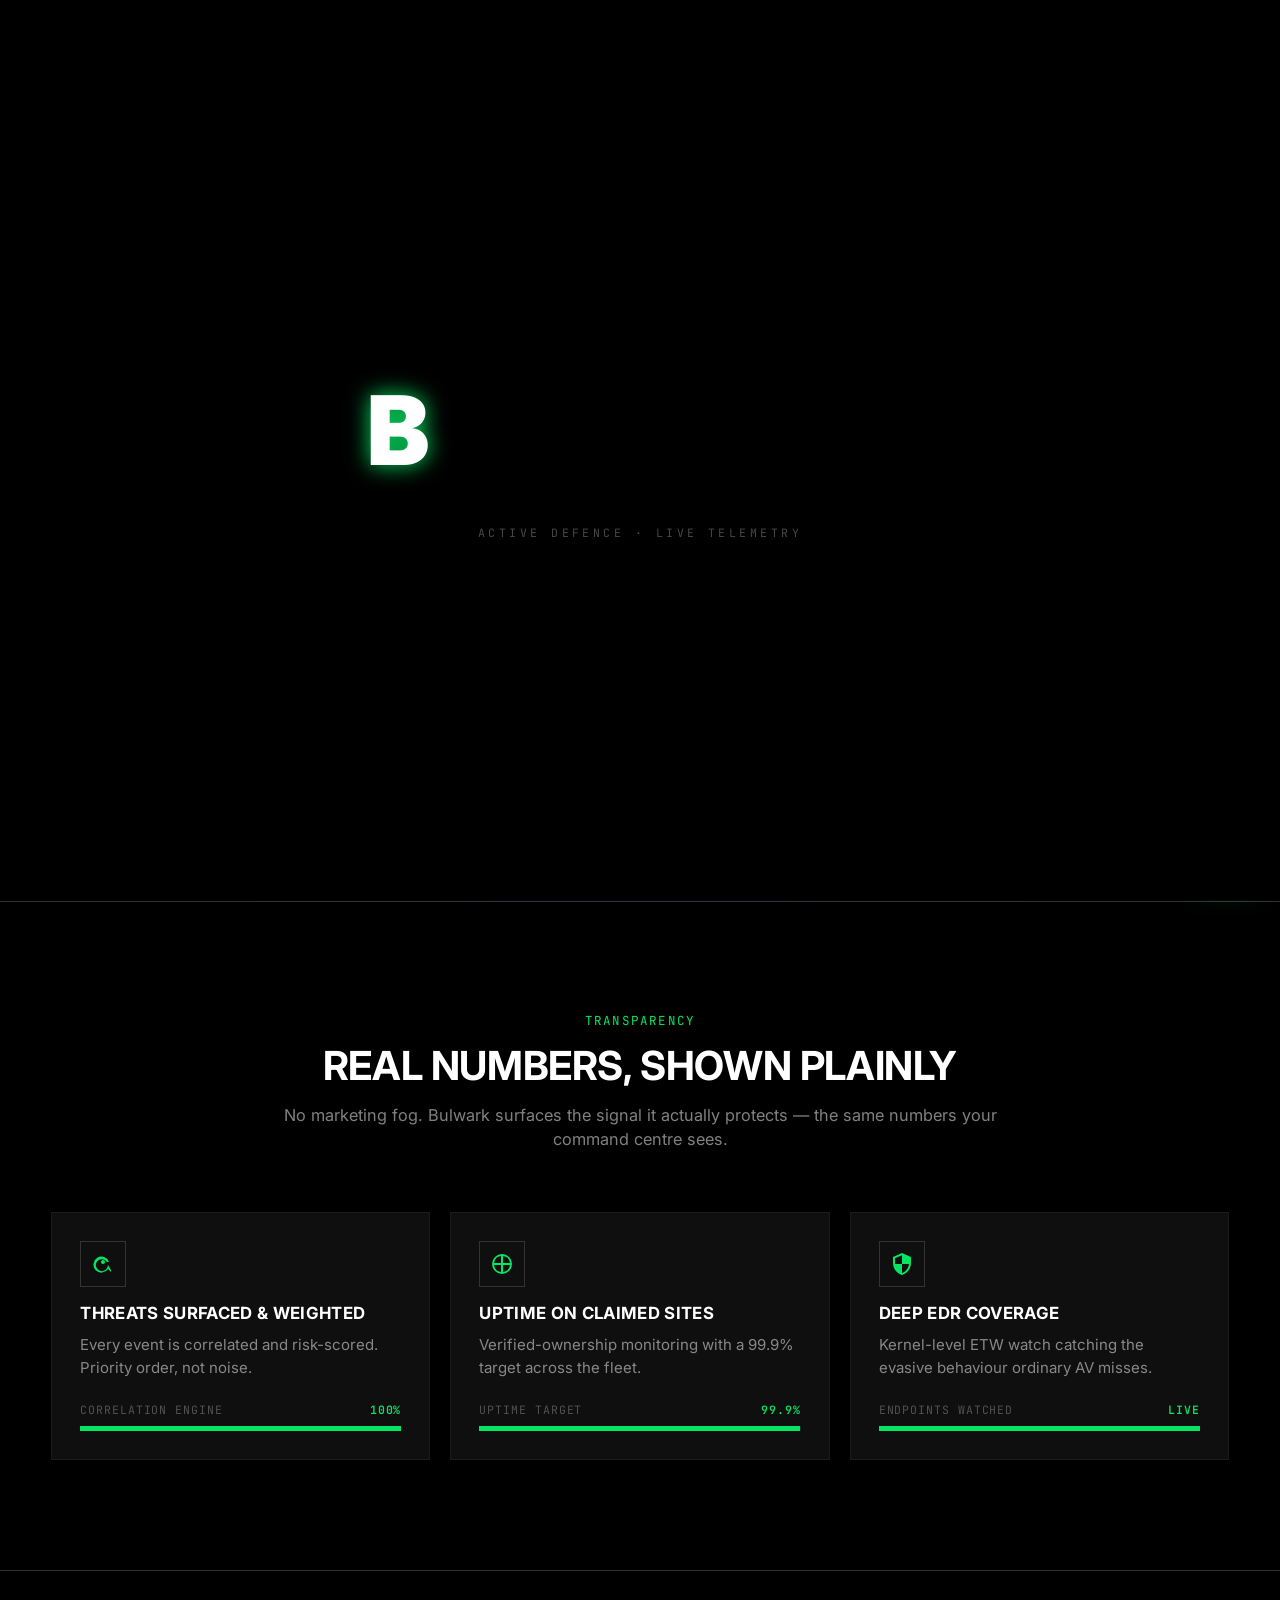
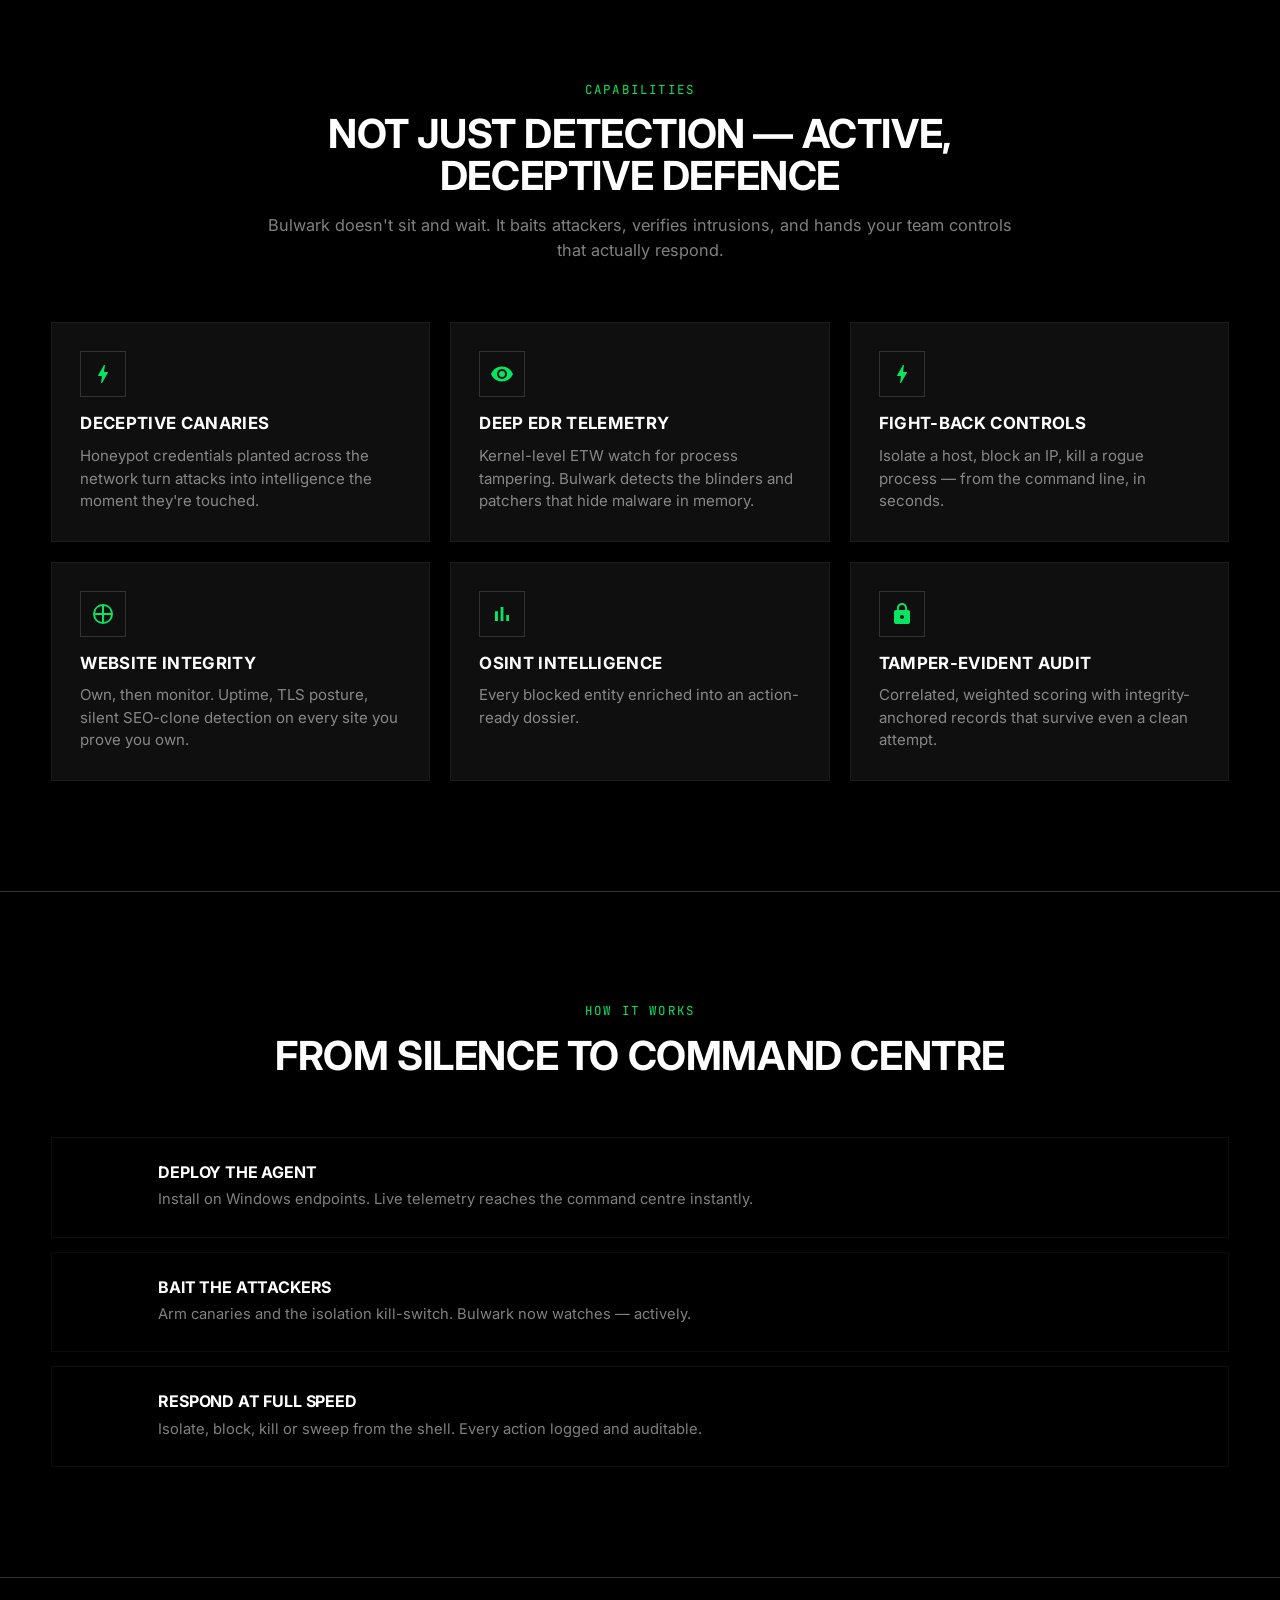
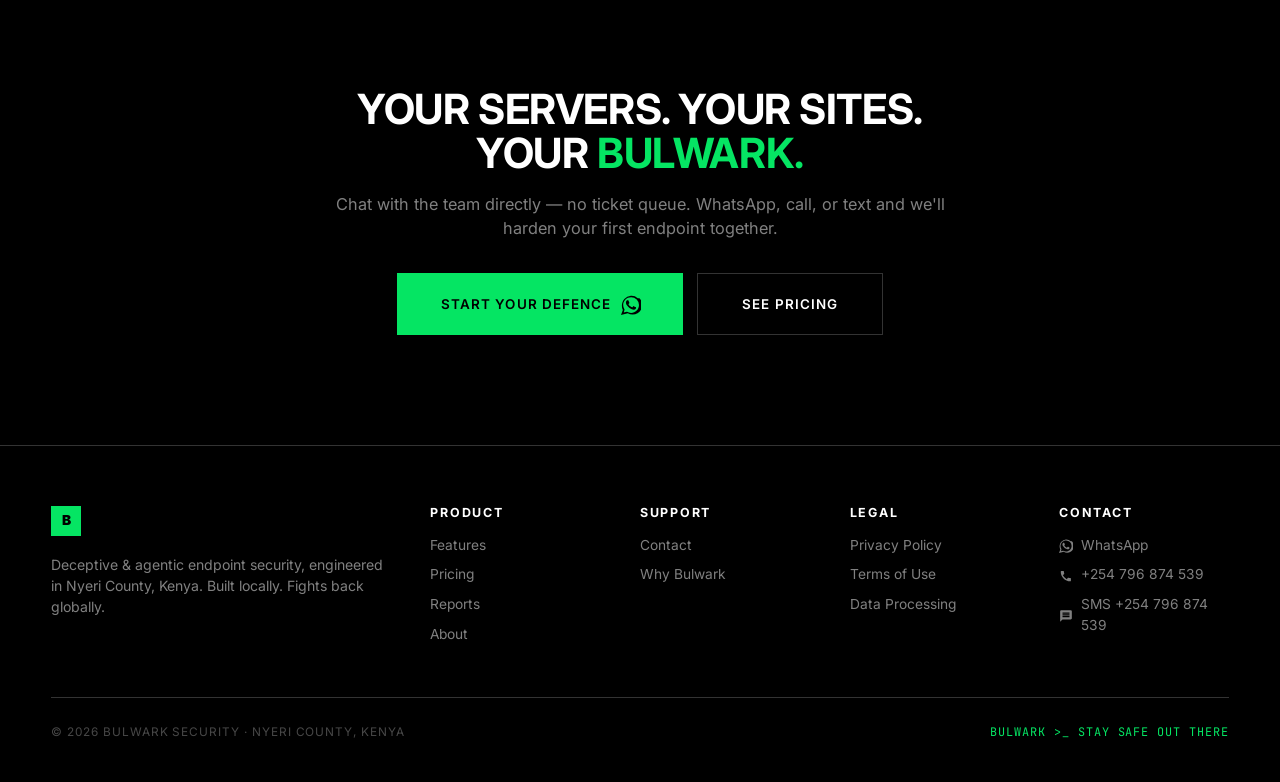
==== commit f161570e: "Update features and home page" ====
--- a/index.html
+++ b/index.html
@@ -3,7 +3,7 @@
 <head>
 <meta charset="UTF-8">
 <meta name="viewport" content="width=device-width, initial-scale=1.0">
-<title>Bulwark � Deceptive &amp; Agentic Endpoint Security, Built in Kenya</title>
+<title>Bulwark — Deceptive &amp; Agentic Endpoint Security, Built in Kenya</title>
 <meta name="referrer" content="strict-origin-when-cross-origin">
 <meta name="description" content="Bulwark is a Kenyan-made endpoint detection &amp; response platform. Real-time threat hunting, deceptive canaries, and live agent operations that outsmart attackers before they strike.">
 <link rel="preconnect" href="https://fonts.googleapis.com">
@@ -55,18 +55,18 @@
       <div>
         <div class="list-panel" id="listPanel">
           <h3>Live signal feed</h3>
-          <div class="list-row"><span class="d green"></span><div class="meta"><div class="t">Site integrity guard</div><div class="s">TLS � uptime � clone watch</div></div></div>
-          <div class="list-row"><span class="d green"></span><div class="meta"><div class="t">Agent heartbeat</div><div class="s">fleet telemetry � 24/7</div></div></div>
+          <div class="list-row"><span class="d green"></span><div class="meta"><div class="t">Site integrity guard</div><div class="s">TLS · uptime · clone watch</div></div></div>
+          <div class="list-row"><span class="d green"></span><div class="meta"><div class="t">Agent heartbeat</div><div class="s">fleet telemetry · 24/7</div></div></div>
           <div class="list-row"><span class="d blue"></span><div class="meta"><div class="t">Canary tripwire</div><div class="s">credential deception</div></div></div>
-          <div class="list-row"><span class="d blue"></span><div class="meta"><div class="t">Evasion detector</div><div class="s">ETW � kernel watch</div></div></div>
-          <div class="list-row"><span class="d red"></span><div class="meta"><div class="t">Trigger flag</div><div class="s">correlated � weighted</div></div></div>
-          <div class="list-row"><span class="d green"></span><div class="meta"><div class="t">Isolation kill-switch</div><div class="s">one command � armed</div></div></div>
+          <div class="list-row"><span class="d blue"></span><div class="meta"><div class="t">Evasion detector</div><div class="s">ETW · kernel watch</div></div></div>
+          <div class="list-row"><span class="d red"></span><div class="meta"><div class="t">Trigger flag</div><div class="s">correlated · weighted</div></div></div>
+          <div class="list-row"><span class="d green"></span><div class="meta"><div class="t">Isolation kill-switch</div><div class="s">one command · armed</div></div></div>
           <div class="list-row"><span class="d green"></span><div class="meta"><div class="t">OSINT enrichment</div><div class="s">threat intel dossiers</div></div></div>
         </div>
       </div>
 
       <div class="hero-left">
-        <span class="hero-eyebrow"><span class="dot"></span> active defence � live telemetry</span>
+        <span class="hero-eyebrow"><span class="dot"></span> active defence · live telemetry</span>
         <h1>Attacker expects a lock.<br>Meet a <span class="grad">bulwark.</span></h1>
         <p class="sub">Bulwark is a deceptive, agentic endpoint security platform built in Kenya. It baits attackers, watches deep telemetry, and fights back from a command centre that feels alive.</p>
         <div class="hero-actions">
@@ -101,7 +101,7 @@
     <div class="sec-head">
       <span class="kicker">Transparency</span>
       <h2>Real numbers, shown plainly</h2>
-      <p>No marketing fog. Bulwark surfaces the signal it actually protects � the same numbers your command centre sees.</p>
+      <p>No marketing fog. Bulwark surfaces the signal it actually protects — the same numbers your command centre sees.</p>
     </div>
     <div class="grid grid-3">
       <div class="card">
@@ -131,13 +131,13 @@
   <div class="container">
     <div class="sec-head">
       <span class="kicker">Capabilities</span>
-      <h2>Not just detection � active, deceptive defence</h2>
+      <h2>Not just detection — active, deceptive defence</h2>
       <p>Bulwark doesn't sit and wait. It baits attackers, verifies intrusions, and hands your team controls that actually respond.</p>
     </div>
     <div class="grid grid-3">
       <div class="card"><div class="ico"><span class="g" data-icon="bolt"></span></div><h3>Deceptive canaries</h3><p>Honeypot credentials planted across the network turn attacks into intelligence the moment they're touched.</p></div>
       <div class="card"><div class="ico"><span class="g" data-icon="eye"></span></div><h3>Deep EDR telemetry</h3><p>Kernel-level ETW watch for process tampering. Bulwark detects the blinders and patchers that hide malware in memory.</p></div>
-      <div class="card"><div class="ico"><span class="g" data-icon="bolt"></span></div><h3>Fight-back controls</h3><p>Isolate a host, block an IP, kill a rogue process � from the command line, in seconds.</p></div>
+      <div class="card"><div class="ico"><span class="g" data-icon="bolt"></span></div><h3>Fight-back controls</h3><p>Isolate a host, block an IP, kill a rogue process — from the command line, in seconds.</p></div>
       <div class="card"><div class="ico"><span class="g" data-icon="web"></span></div><h3>Website integrity</h3><p>Own, then monitor. Uptime, TLS posture, silent SEO-clone detection on every site you prove you own.</p></div>
       <div class="card"><div class="ico"><span class="g" data-icon="chart"></span></div><h3>OSINT intelligence</h3><p>Every blocked entity enriched into an action-ready dossier.</p></div>
       <div class="card"><div class="ico"><span class="g" data-icon="lock"></span></div><h3>Tamper-evident audit</h3><p>Correlated, weighted scoring with integrity-anchored records that survive even a clean attempt.</p></div>
@@ -151,7 +151,7 @@
     <div class="sec-head"><span class="kicker">How it works</span><h2>From silence to command centre</h2></div>
     <div class="steps">
       <div class="step"><div class="num"></div><div><h3>Deploy the agent</h3><p>Install on Windows endpoints. Live telemetry reaches the command centre instantly.</p></div></div>
-      <div class="step"><div class="num"></div><div><h3>Bait the attackers</h3><p>Arm canaries and the isolation kill-switch. Bulwark now watches � actively.</p></div></div>
+      <div class="step"><div class="num"></div><div><h3>Bait the attackers</h3><p>Arm canaries and the isolation kill-switch. Bulwark now watches — actively.</p></div></div>
       <div class="step"><div class="num"></div><div><h3>Respond at full speed</h3><p>Isolate, block, kill or sweep from the shell. Every action logged and auditable.</p></div></div>
     </div>
   </div>
@@ -161,7 +161,7 @@
 <section class="cta">
   <div class="container">
     <h2>Your servers. Your sites.<br>Your <span class="neon">bulwark.</span></h2>
-    <p>Chat with the team directly � no ticket queue. WhatsApp, call, or text and we'll harden your first endpoint together.</p>
+    <p>Chat with the team directly — no ticket queue. WhatsApp, call, or text and we'll harden your first endpoint together.</p>
     <div class="cta-actions">
       <a class="btn btn-neon btn-lg" href="contact.html">Start your defence <span class="g" data-icon="whatsapp" style="width:18px;height:18px"></span></a>
       <a class="btn btn-ghost btn-lg" href="pricing.html">See pricing</a>
@@ -183,7 +183,7 @@
       <div><h4>Contact</h4><a href="https://wa.me/254796874539" target="_blank"><span class="g" data-icon="whatsapp"></span> WhatsApp</a><a href="tel:+254796874539"><span class="g" data-icon="phone"></span> +254 796 874 539</a><a href="sms:+254796874539"><span class="g" data-icon="message"></span> SMS +254 796 874 539</a></div>
     </div>
     <div class="footer-bottom">
-      <span>� 2026 Bulwark Security � Nyeri County, Kenya</span>
+      <span>© 2026 Bulwark Security · Nyeri County, Kenya</span>
       <span class="prompt">bulwark &gt;_ stay safe out there</span>
     </div>
   </div>
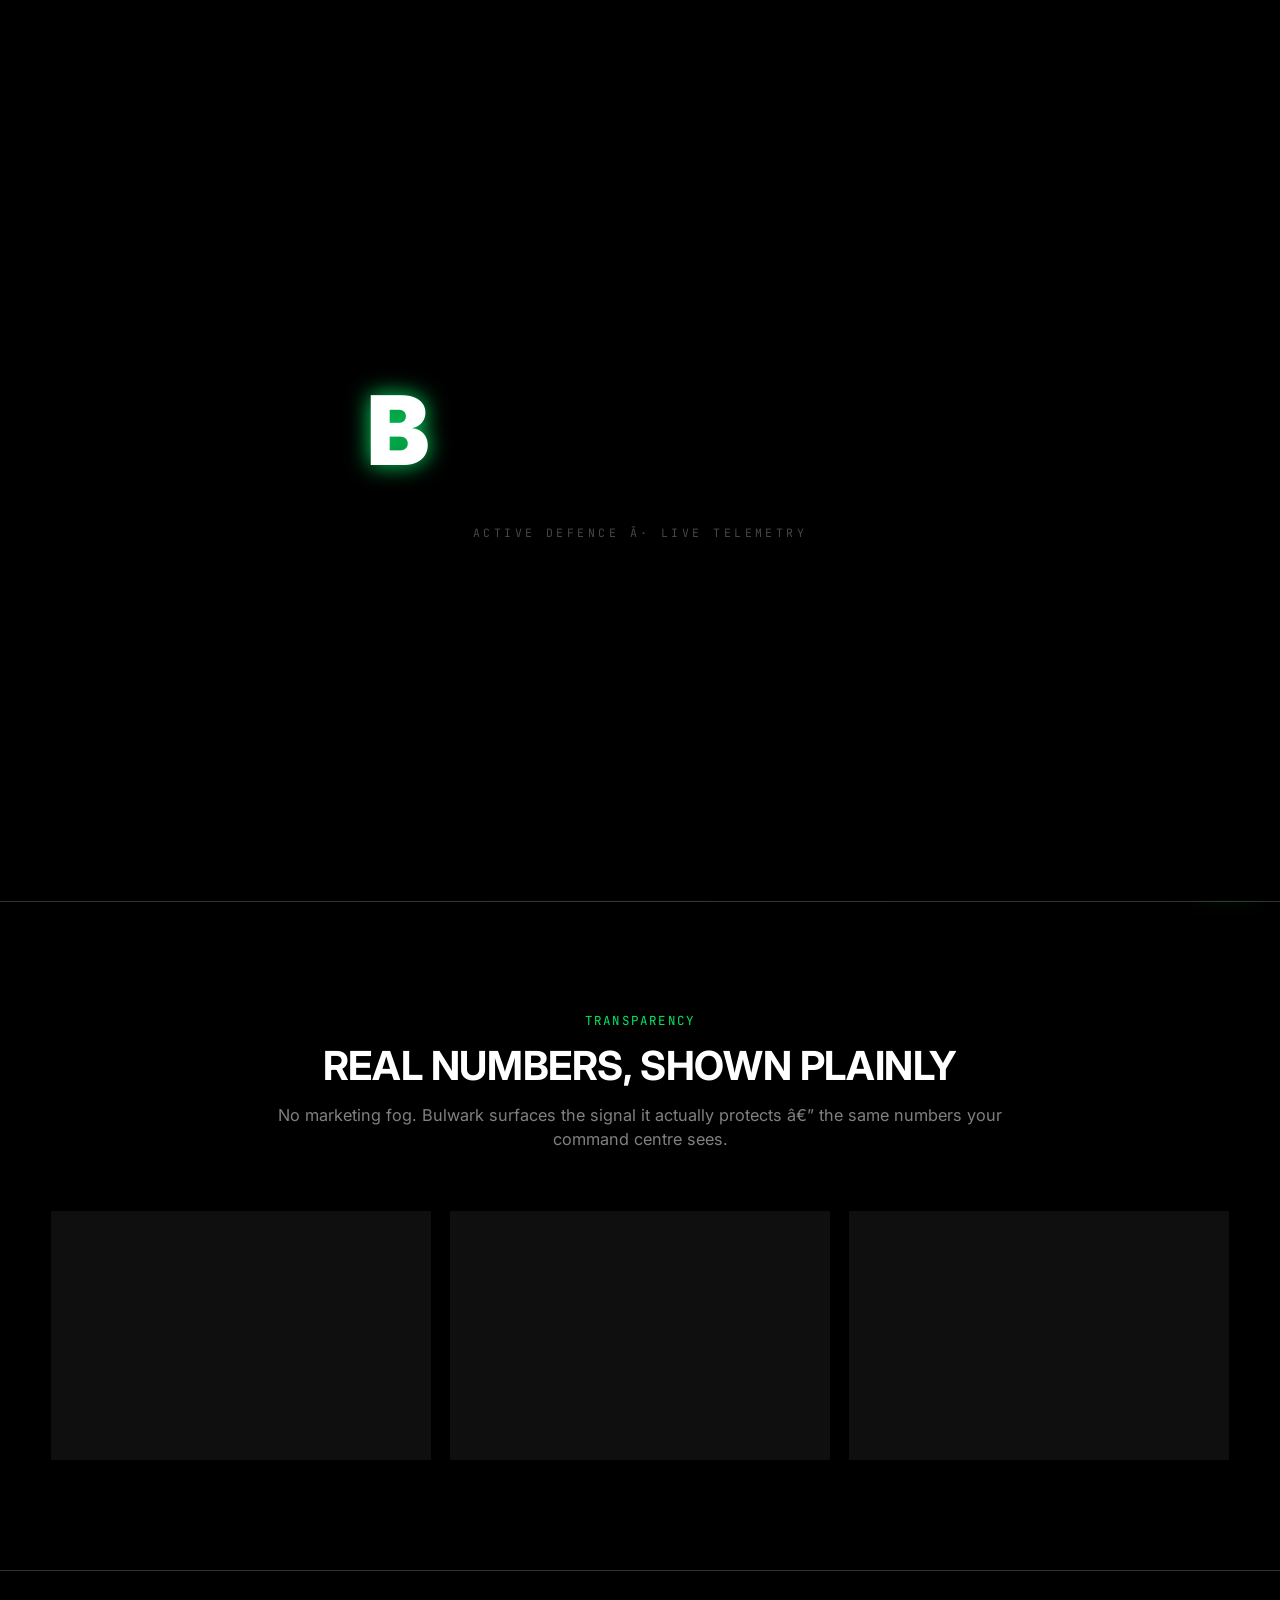
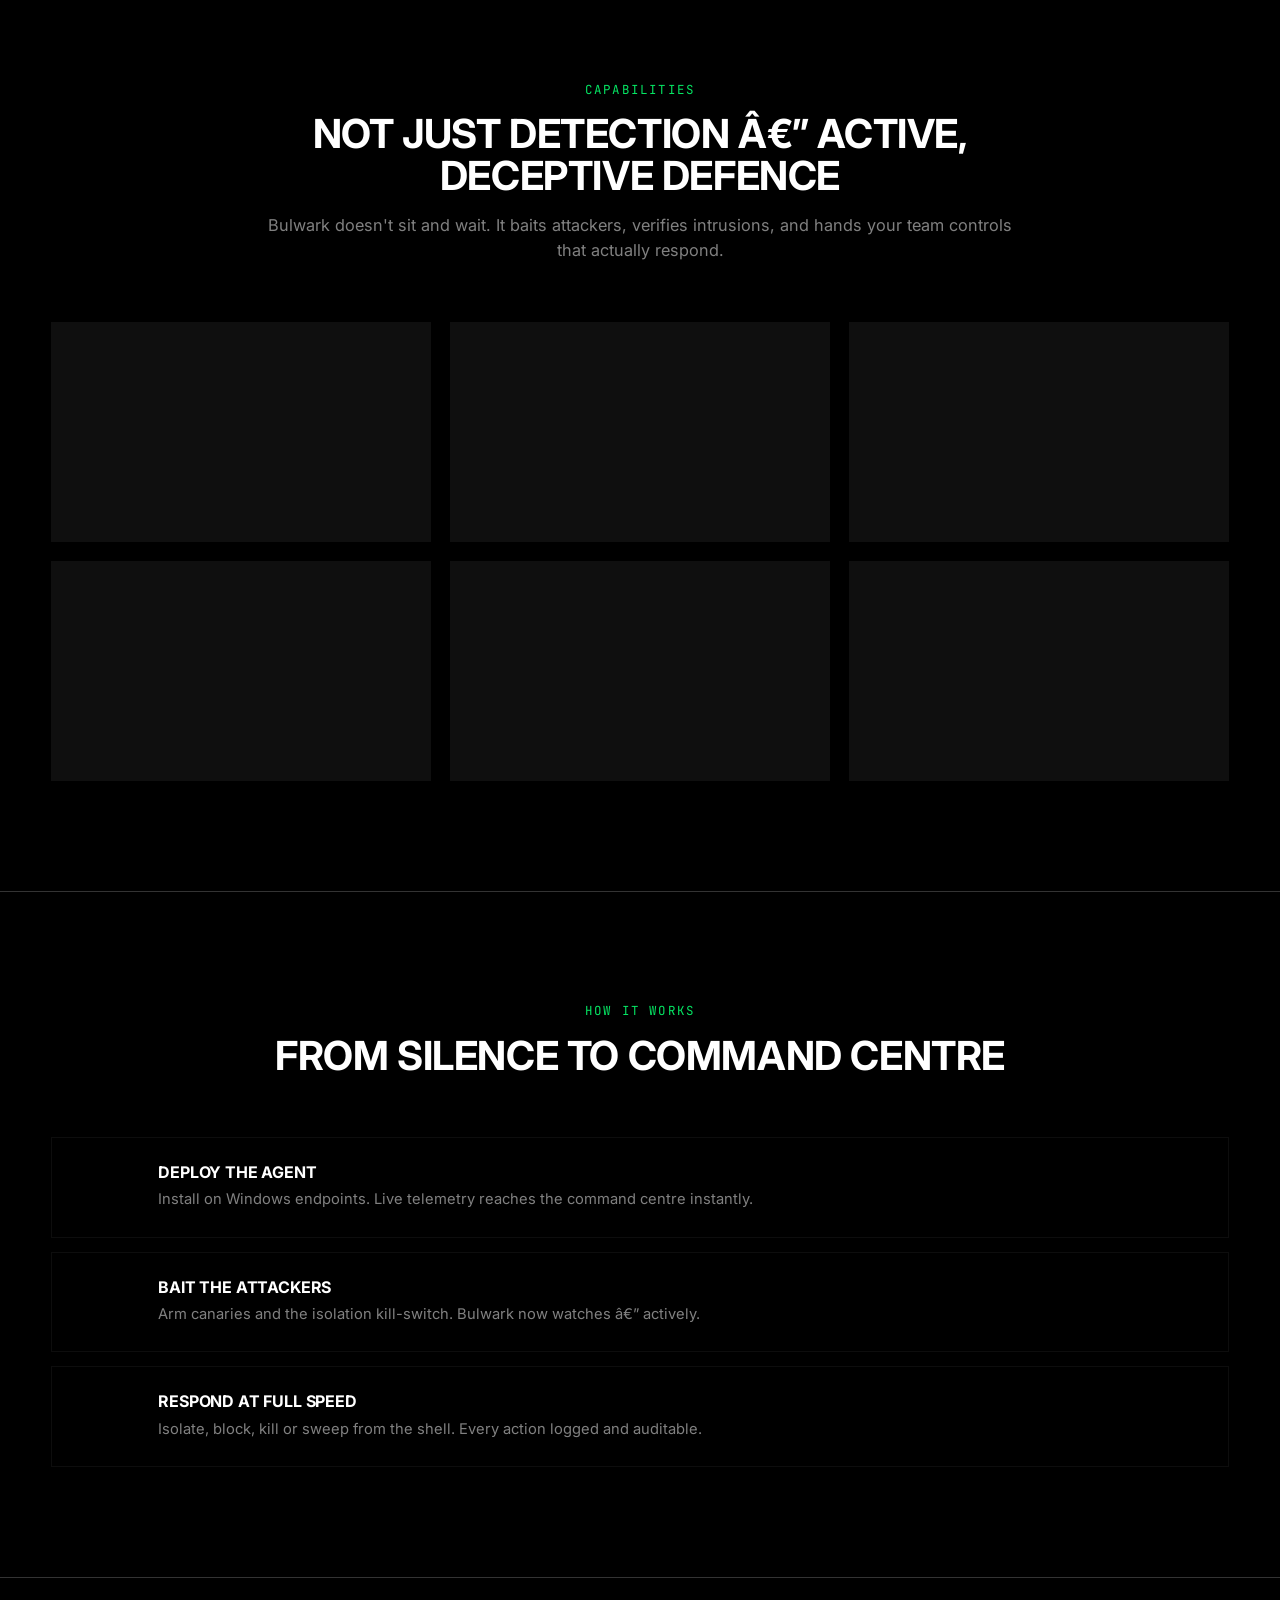
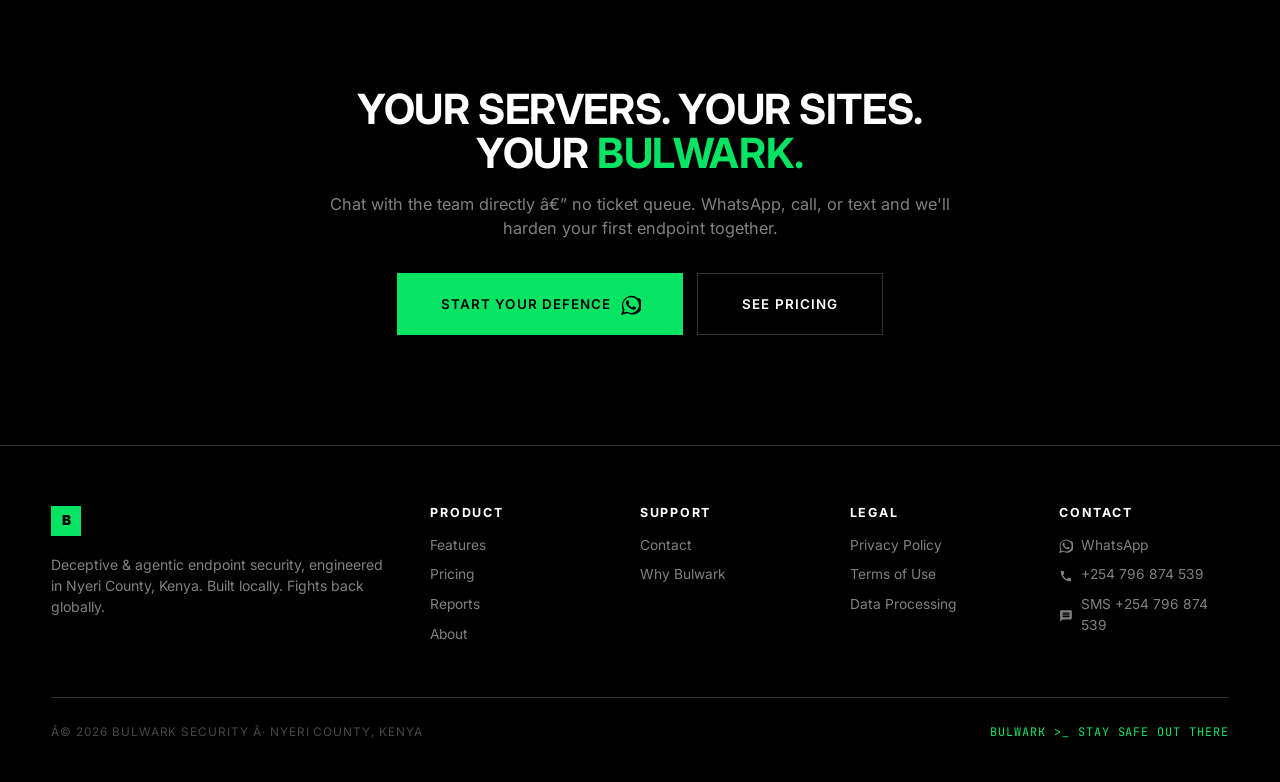
==== commit af254e59: "Prepared for vercel deployment" ====
--- a/index.html
+++ b/index.html
@@ -1,16 +1,61 @@
-<!DOCTYPE html>
+﻿<!DOCTYPE html>
 <html lang="en">
 <head>
 <meta charset="UTF-8">
 <meta name="viewport" content="width=device-width, initial-scale=1.0">
-<title>Bulwark — Deceptive &amp; Agentic Endpoint Security, Built in Kenya</title>
+<title>Bulwark â€” Deceptive &amp; Agentic Endpoint Security, Built in Kenya</title>
 <meta name="referrer" content="strict-origin-when-cross-origin">
 <meta name="description" content="Bulwark is a Kenyan-made endpoint detection &amp; response platform. Real-time threat hunting, deceptive canaries, and live agent operations that outsmart attackers before they strike.">
+<meta property="og:type" content="website">
+<meta property="og:site_name" content="Bulwark">
+<meta property="og:title" content="Bulwark â€” Deceptive &amp; Agentic Endpoint Security, Built in Kenya">
+<meta property="og:description" content="Bulwark is a Kenyan-made endpoint detection &amp; response platform. Real-time threat hunting, deceptive canaries, and live agent operations that outsmart attackers before they strike.">
+<meta property="og:url" content="https://bulwark.co.ke/">
+<meta property="og:image" content="https://bulwark.co.ke/assets/img/og-cover.png">
+<meta property="og:image:width" content="1200">
+<meta property="og:image:height" content="630">
+<meta property="og:locale" content="en_KE">
+<meta name="twitter:card" content="summary_large_image">
+<meta name="twitter:title" content="Bulwark â€” Deceptive &amp; Agentic Endpoint Security, Built in Kenya">
+<meta name="twitter:description" content="Bulwark is a Kenyan-made endpoint detection &amp; response platform. Real-time threat hunting, deceptive canaries, and live agent operations that outsmart attackers before they strike.">
+<meta name="twitter:image" content="https://bulwark.co.ke/assets/img/og-cover.png">
 <link rel="preconnect" href="https://fonts.googleapis.com">
 <link rel="preconnect" href="https://fonts.gstatic.com" crossorigin>
 <link href="https://fonts.googleapis.com/css2?family=Inter:wght@400;600;700;800&family=JetBrains+Mono:wght@400;700;800&display=swap" rel="stylesheet">
 <link rel="stylesheet" href="assets/css/styles.css">
-<link rel="icon" href="data:image/svg+xml,<svg xmlns='http://www.w3.org/2000/svg' viewBox='0 0 100 100'><rect width='100' height='100' fill='%2305e563'/><text x='50' y='70' font-size='62' font-family='monospace' font-weight='900' fill='%23000' text-anchor='middle'>B</text></svg>">
+<link rel="icon" type="image/svg+xml" href="assets/img/favicon.svg">
+<link rel="apple-touch-icon" sizes="180x180" href="assets/img/apple-touch-icon.png">
+<link rel="manifest" href="assets/img/site.webmanifest">
+<script type="application/ld+json">
+{
+  "@context": "https://schema.org",
+  "@type": "Organization",
+  "name": "Bulwark Security",
+  "description": "Deceptive and agentic endpoint security platform built in Kenya.",
+  "url": "https://bulwark.co.ke/",
+  "logo": "https://bulwark.co.ke/assets/img/logo-512.png",
+  "image": "https://bulwark.co.ke/assets/img/og-cover.png",
+  "telephone": "+254796874539",
+  "email": "hello@bulwark.co.ke",
+  "address": {
+    "@type": "PostalAddress",
+    "addressLocality": "Nyeri",
+    "addressCountry": "KE"
+  },
+  "sameAs": [
+    "https://wa.me/254796874539"
+  ],
+  "contactPoint": {
+    "@type": "ContactPoint",
+    "telephone": "+254796874539",
+    "contactType": "sales",
+    "availableLanguage": ["English", "Swahili"]
+  }
+}
+</script>
+<link rel="preconnect" href="https://bulwark.co.ke">
+<link rel="dns-prefetch" href="https://bulwark.co.ke">
+<link rel="canonical" href="https://bulwark.co.ke/">
 </head>
 <body>
 
@@ -18,7 +63,7 @@
 <div id="preloader">
   <div style="text-align:center">
     <div class="pl-word"></div>
-    <div class="pl-glow">active defence · live telemetry</div>
+    <div class="pl-glow">active defence Â· live telemetry</div>
   </div>
 </div>
 
@@ -29,10 +74,10 @@
       <span class="logo" style="width:34px;height:34px;background:var(--neon);color:#000;display:grid;place-items:center;font-weight:950;font-family:var(--font-wide)">B</span>
       <span class="word" data-text="BULWARK"></span>
       <span class="brand-tag" style="display:none"></span>
-      <span class="brand-tag">endpoint defence · Kenya</span>
+      <span class="brand-tag">endpoint defence Â· Kenya</span>
     </a>
-    <small class="brand-tag" style="font-size:.58rem;color:var(--txt-faint);display:block;margin-left:-92px">—</small>
-    <button class="nav-toggle" id="navToggle" aria-label="Menu">≡</button>
+    <small class="brand-tag" style="font-size:.58rem;color:var(--txt-faint);display:block;margin-left:-92px">â€”</small>
+    <button class="nav-toggle" id="navToggle" aria-label="Menu">â‰¡</button>
     <div class="nav-links" id="navLinks">
 <a href="index.html" class="active">Home</a>
       <a href="features.html">Features</a>
@@ -55,18 +100,18 @@
       <div>
         <div class="list-panel" id="listPanel">
           <h3>Live signal feed</h3>
-          <div class="list-row"><span class="d green"></span><div class="meta"><div class="t">Site integrity guard</div><div class="s">TLS · uptime · clone watch</div></div></div>
-          <div class="list-row"><span class="d green"></span><div class="meta"><div class="t">Agent heartbeat</div><div class="s">fleet telemetry · 24/7</div></div></div>
+          <div class="list-row"><span class="d green"></span><div class="meta"><div class="t">Site integrity guard</div><div class="s">TLS Â· uptime Â· clone watch</div></div></div>
+          <div class="list-row"><span class="d green"></span><div class="meta"><div class="t">Agent heartbeat</div><div class="s">fleet telemetry Â· 24/7</div></div></div>
           <div class="list-row"><span class="d blue"></span><div class="meta"><div class="t">Canary tripwire</div><div class="s">credential deception</div></div></div>
-          <div class="list-row"><span class="d blue"></span><div class="meta"><div class="t">Evasion detector</div><div class="s">ETW · kernel watch</div></div></div>
-          <div class="list-row"><span class="d red"></span><div class="meta"><div class="t">Trigger flag</div><div class="s">correlated · weighted</div></div></div>
-          <div class="list-row"><span class="d green"></span><div class="meta"><div class="t">Isolation kill-switch</div><div class="s">one command · armed</div></div></div>
+          <div class="list-row"><span class="d blue"></span><div class="meta"><div class="t">Evasion detector</div><div class="s">ETW Â· kernel watch</div></div></div>
+          <div class="list-row"><span class="d red"></span><div class="meta"><div class="t">Trigger flag</div><div class="s">correlated Â· weighted</div></div></div>
+          <div class="list-row"><span class="d green"></span><div class="meta"><div class="t">Isolation kill-switch</div><div class="s">one command Â· armed</div></div></div>
           <div class="list-row"><span class="d green"></span><div class="meta"><div class="t">OSINT enrichment</div><div class="s">threat intel dossiers</div></div></div>
         </div>
       </div>
 
       <div class="hero-left">
-        <span class="hero-eyebrow"><span class="dot"></span> active defence · live telemetry</span>
+        <span class="hero-eyebrow"><span class="dot"></span> active defence Â· live telemetry</span>
         <h1>Attacker expects a lock.<br>Meet a <span class="grad">bulwark.</span></h1>
         <p class="sub">Bulwark is a deceptive, agentic endpoint security platform built in Kenya. It baits attackers, watches deep telemetry, and fights back from a command centre that feels alive.</p>
         <div class="hero-actions">
@@ -101,7 +146,7 @@
     <div class="sec-head">
       <span class="kicker">Transparency</span>
       <h2>Real numbers, shown plainly</h2>
-      <p>No marketing fog. Bulwark surfaces the signal it actually protects — the same numbers your command centre sees.</p>
+      <p>No marketing fog. Bulwark surfaces the signal it actually protects â€” the same numbers your command centre sees.</p>
     </div>
     <div class="grid grid-3">
       <div class="card">
@@ -131,13 +176,13 @@
   <div class="container">
     <div class="sec-head">
       <span class="kicker">Capabilities</span>
-      <h2>Not just detection — active, deceptive defence</h2>
+      <h2>Not just detection â€” active, deceptive defence</h2>
       <p>Bulwark doesn't sit and wait. It baits attackers, verifies intrusions, and hands your team controls that actually respond.</p>
     </div>
     <div class="grid grid-3">
       <div class="card"><div class="ico"><span class="g" data-icon="bolt"></span></div><h3>Deceptive canaries</h3><p>Honeypot credentials planted across the network turn attacks into intelligence the moment they're touched.</p></div>
       <div class="card"><div class="ico"><span class="g" data-icon="eye"></span></div><h3>Deep EDR telemetry</h3><p>Kernel-level ETW watch for process tampering. Bulwark detects the blinders and patchers that hide malware in memory.</p></div>
-      <div class="card"><div class="ico"><span class="g" data-icon="bolt"></span></div><h3>Fight-back controls</h3><p>Isolate a host, block an IP, kill a rogue process — from the command line, in seconds.</p></div>
+      <div class="card"><div class="ico"><span class="g" data-icon="bolt"></span></div><h3>Fight-back controls</h3><p>Isolate a host, block an IP, kill a rogue process â€” from the command line, in seconds.</p></div>
       <div class="card"><div class="ico"><span class="g" data-icon="web"></span></div><h3>Website integrity</h3><p>Own, then monitor. Uptime, TLS posture, silent SEO-clone detection on every site you prove you own.</p></div>
       <div class="card"><div class="ico"><span class="g" data-icon="chart"></span></div><h3>OSINT intelligence</h3><p>Every blocked entity enriched into an action-ready dossier.</p></div>
       <div class="card"><div class="ico"><span class="g" data-icon="lock"></span></div><h3>Tamper-evident audit</h3><p>Correlated, weighted scoring with integrity-anchored records that survive even a clean attempt.</p></div>
@@ -151,7 +196,7 @@
     <div class="sec-head"><span class="kicker">How it works</span><h2>From silence to command centre</h2></div>
     <div class="steps">
       <div class="step"><div class="num"></div><div><h3>Deploy the agent</h3><p>Install on Windows endpoints. Live telemetry reaches the command centre instantly.</p></div></div>
-      <div class="step"><div class="num"></div><div><h3>Bait the attackers</h3><p>Arm canaries and the isolation kill-switch. Bulwark now watches — actively.</p></div></div>
+      <div class="step"><div class="num"></div><div><h3>Bait the attackers</h3><p>Arm canaries and the isolation kill-switch. Bulwark now watches â€” actively.</p></div></div>
       <div class="step"><div class="num"></div><div><h3>Respond at full speed</h3><p>Isolate, block, kill or sweep from the shell. Every action logged and auditable.</p></div></div>
     </div>
   </div>
@@ -161,7 +206,7 @@
 <section class="cta">
   <div class="container">
     <h2>Your servers. Your sites.<br>Your <span class="neon">bulwark.</span></h2>
-    <p>Chat with the team directly — no ticket queue. WhatsApp, call, or text and we'll harden your first endpoint together.</p>
+    <p>Chat with the team directly â€” no ticket queue. WhatsApp, call, or text and we'll harden your first endpoint together.</p>
     <div class="cta-actions">
       <a class="btn btn-neon btn-lg" href="contact.html">Start your defence <span class="g" data-icon="whatsapp" style="width:18px;height:18px"></span></a>
       <a class="btn btn-ghost btn-lg" href="pricing.html">See pricing</a>
@@ -183,13 +228,36 @@
       <div><h4>Contact</h4><a href="https://wa.me/254796874539" target="_blank"><span class="g" data-icon="whatsapp"></span> WhatsApp</a><a href="tel:+254796874539"><span class="g" data-icon="phone"></span> +254 796 874 539</a><a href="sms:+254796874539"><span class="g" data-icon="message"></span> SMS +254 796 874 539</a></div>
     </div>
     <div class="footer-bottom">
-      <span>© 2026 Bulwark Security · Nyeri County, Kenya</span>
+      <span>Â© 2026 Bulwark Security Â· Nyeri County, Kenya</span>
       <span class="prompt">bulwark &gt;_ stay safe out there</span>
     </div>
   </div>
 </footer>
 
 <a class="float-wa" href="https://wa.me/254796874539" target="_blank" aria-label="Chat on WhatsApp"><span class="g" data-icon="whatsapp" style="width:26px;height:26px"></span></a>
-<script src="assets/js/main.js"></script>
+    <!-- ANIMATED LIVE TERMINAL -->
+    <div class="term" id="term" aria-label="Live Bulwark shell demo">
+      <div class="term-bar">
+        <span class="term-dot red"></span><span class="term-dot amber"></span><span class="term-dot green"></span>
+        <span class="term-title">bulwark — command centre</span>
+        <span class="term-live"><span class="live-dot"></span> LIVE</span>
+        <span class="term-actions">
+          <button class="term-act" id="termMin" title="Minimise" aria-label="Minimise terminal">&ndash;</button>
+          <button class="term-act" id="termClose" title="Close" aria-label="Close terminal">&times;</button>
+        </span>
+      </div>
+      <div class="term-body" id="termBody">
+        <pre class="term-out" id="termOut"></pre>
+        <div class="term-line">
+          <span class="term-prompt">bulwark&nbsp;&gt;</span>
+          <span class="term-input" id="termInput"></span>
+          <span class="term-cursor"></span>
+        </div>
+      </div>
+    </div>
+    <button class="term-tab" id="termTab" aria-label="Reopen live terminal"><span class="live-dot dark"></span> Live shell</button>
+<script defer src="assets/js/main.js" data-cfasync="false"></script>
+<script defer data-domain="bulwark.co.ke" src="https://plausible.io/js/script.js"></script>
 </body>
 </html>
+
--- a/assets/css/styles.css
+++ b/assets/css/styles.css
@@ -356,6 +356,54 @@
 .sev.LOW { color:#b0b8c4; border-color:#b0b8c4; background:rgba(255,255,255,.04); }
 .sev.INFO { color:var(--neon); border-color:var(--neon); background:rgba(5,229,99,.08); }
 
+/* ---------- live animated shell terminal ---------- */
+.term { position:fixed; z-index:80; right:26px; bottom:96px; width:min(520px, calc(100vw - 52px));
+  border:1px solid var(--stroke); background:rgba(0,0,0,.82); backdrop-filter:var(--blur);
+  -webkit-backdrop-filter:var(--blur); border-radius:10px; overflow:hidden;
+  box-shadow:0 24px 70px rgba(0,0,0,.6), 0 0 0 1px rgba(5,229,99,.08) inset;
+  transform-origin:bottom right; animation:term-pop .45s cubic-bezier(.2,.9,.3,1.2); }
+@keyframes term-pop { from { transform:translateY(24px) scale(.94); opacity:0; } to { transform:none; opacity:1; } }
+.term-bar { display:flex; align-items:center; gap:8px; padding:11px 14px; background:rgba(255,255,255,.04); border-bottom:1px solid var(--hairline); cursor:grab; user-select:none; }
+.term-dot { width:11px; height:11px; border-radius:50%; }
+.term-dot.red { background:#ff5f57; } .term-dot.amber { background:#febc2e; } .term-dot.green { background:#28c840; }
+.term-title { flex:1; text-align:center; font-family:var(--font-mono); font-size:.7rem; letter-spacing:.14em;
+  text-transform:uppercase; color:var(--txt-faint); }
+.term-live { display:inline-flex; align-items:center; gap:6px; font-family:var(--font-mono); font-size:.6rem;
+  font-weight:700; letter-spacing:.16em; color:var(--neon); }
+.live-dot { width:7px; height:7px; border-radius:50%; background:var(--neon); box-shadow:0 0 10px var(--neon); animation:pulse 1.4s infinite; }
+.term-actions { display:inline-flex; gap:4px; align-items:center; }
+.term-act { width:22px; height:22px; display:grid; place-items:center; background:transparent; border:1px solid var(--stroke);
+  color:var(--txt-dim); font-family:var(--font-mono); font-size:.85rem; line-height:1; cursor:pointer;
+  border-radius:4px; transition:all .15s ease; }
+.term-act:hover { color:var(--neon); border-color:var(--neon); }
+.term-body { height:300px; overflow-y:auto; padding:18px 20px; font-family:var(--font-mono); font-size:.78rem; line-height:1.7; color:var(--txt-dim); scrollbar-width:none; transition:height .28s ease; }
+.term-body::-webkit-scrollbar { display:none; }
+.term-out { white-space:pre-wrap; word-break:break-word; }
+.term-out .c { color:var(--neon); }          /* command echo */
+.term-out .ok { color:var(--neon); }          /* success */
+.term-out .warn { color:#ffb347; }            /* warning */
+.term-out .err { color:#ff5a5f; }             /* error */
+.term-out .hl { color:var(--txt); font-weight:700; }
+.term-out .dim { color:var(--txt-faint); }
+.term-line { display:flex; align-items:center; }
+.term-prompt { color:var(--neon); font-weight:700; margin-right:8px; }
+.term-input { color:var(--txt); white-space:pre; }
+.term-cursor { display:inline-block; width:9px; height:1.05em; margin-left:2px; background:var(--neon);
+  box-shadow:0 0 8px var(--neon); animation:cursor-blink 1s steps(1) infinite; vertical-align:text-bottom; }
+@keyframes cursor-blink { 0%,49%{opacity:1} 50%,100%{opacity:0} }
+.term.minimized .term-body { height:0; padding-top:0; padding-bottom:0; }
+.term.minimized { box-shadow:0 12px 34px rgba(0,0,0,.45); }
+.term.hidden { display:none; }
+
+/* floating relaunch tab (shown only when the window is closed) */
+.term-tab { position:fixed; z-index:80; right:26px; bottom:96px; display:none; align-items:center; gap:9px;
+  padding:12px 18px; font-family:var(--font-mono); font-size:.74rem; letter-spacing:.12em; text-transform:uppercase;
+  color:#000; background:var(--neon); border-radius:30px; font-weight:700; box-shadow:0 12px 34px rgba(5,229,99,.35);
+  cursor:pointer; transition:transform .15s ease; }
+.term-tab:hover { transform:translateY(-2px); }
+.term-tab.show { display:inline-flex; }
+.live-dot.dark { background:#000; box-shadow:none; }
+
 /* ---------- responsive ---------- */
 @media (max-width: 980px) {
   .grid-3 { grid-template-columns: repeat(2,1fr); }
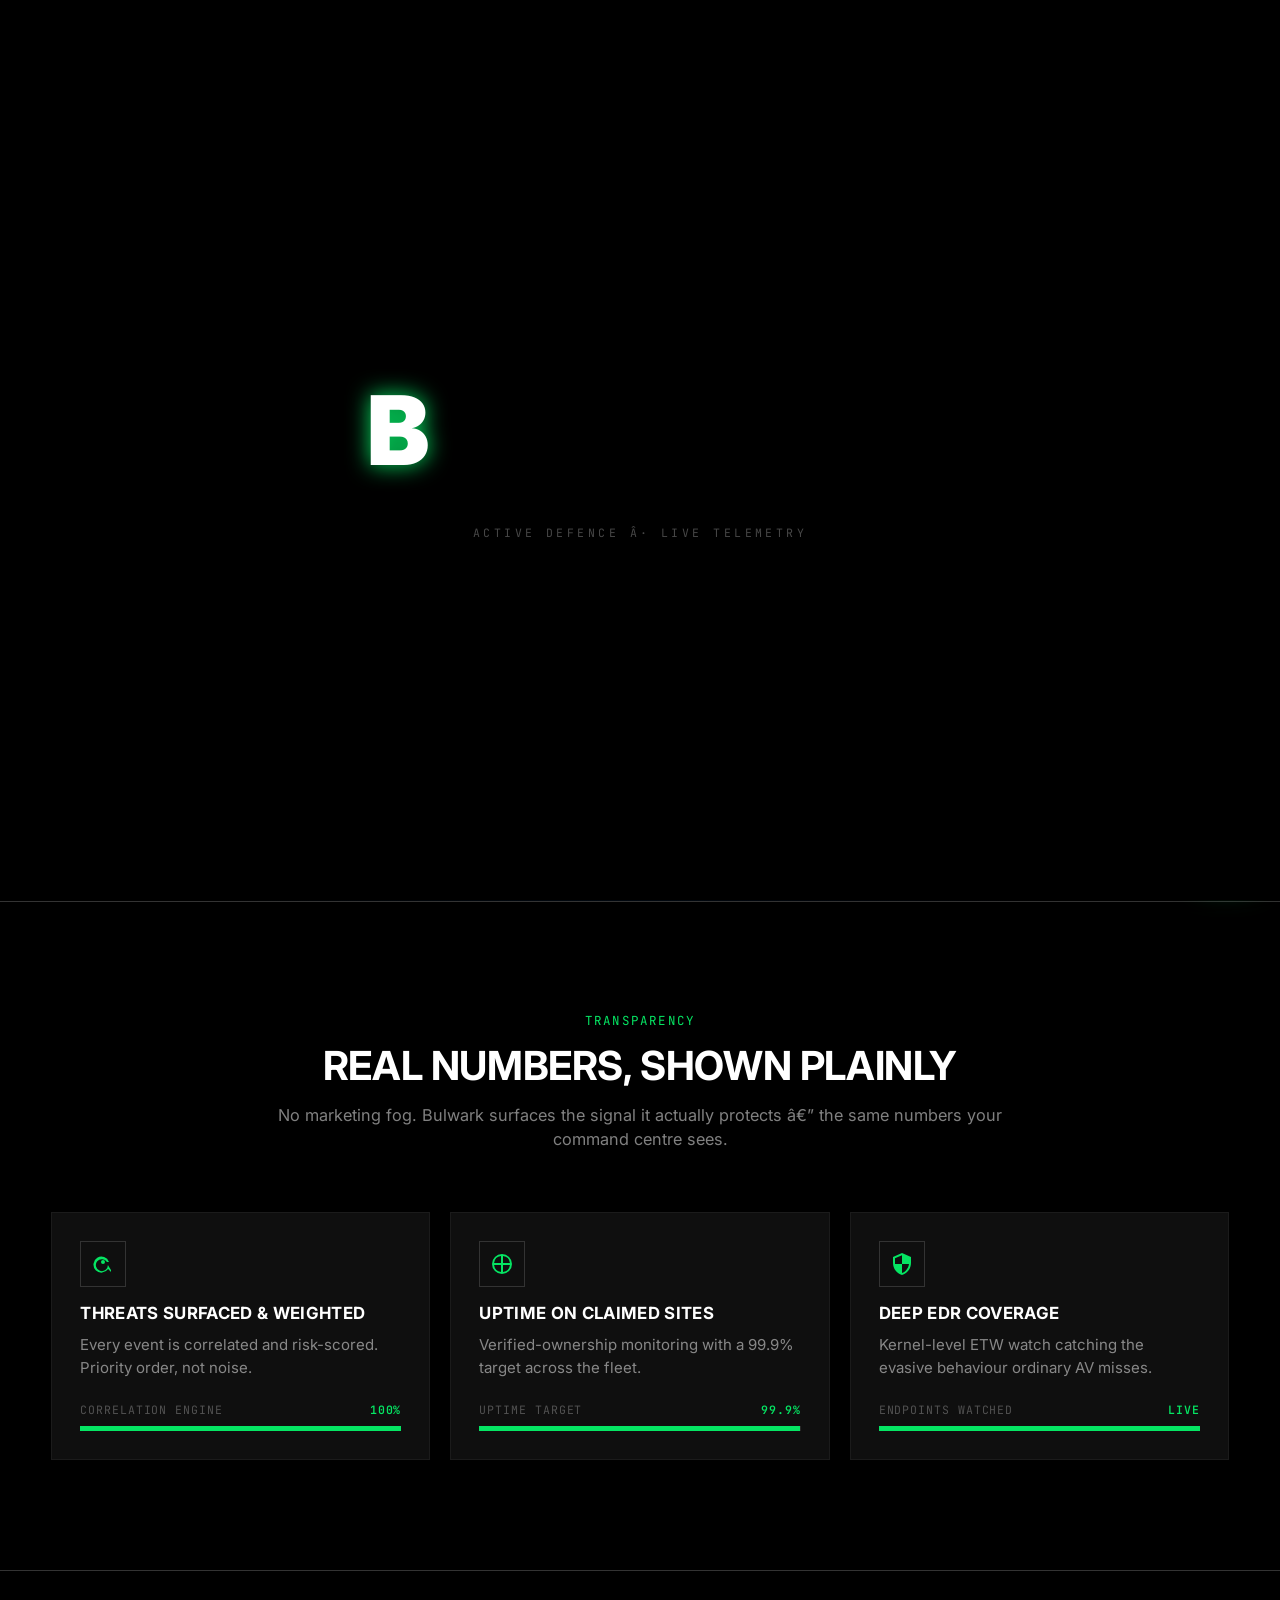
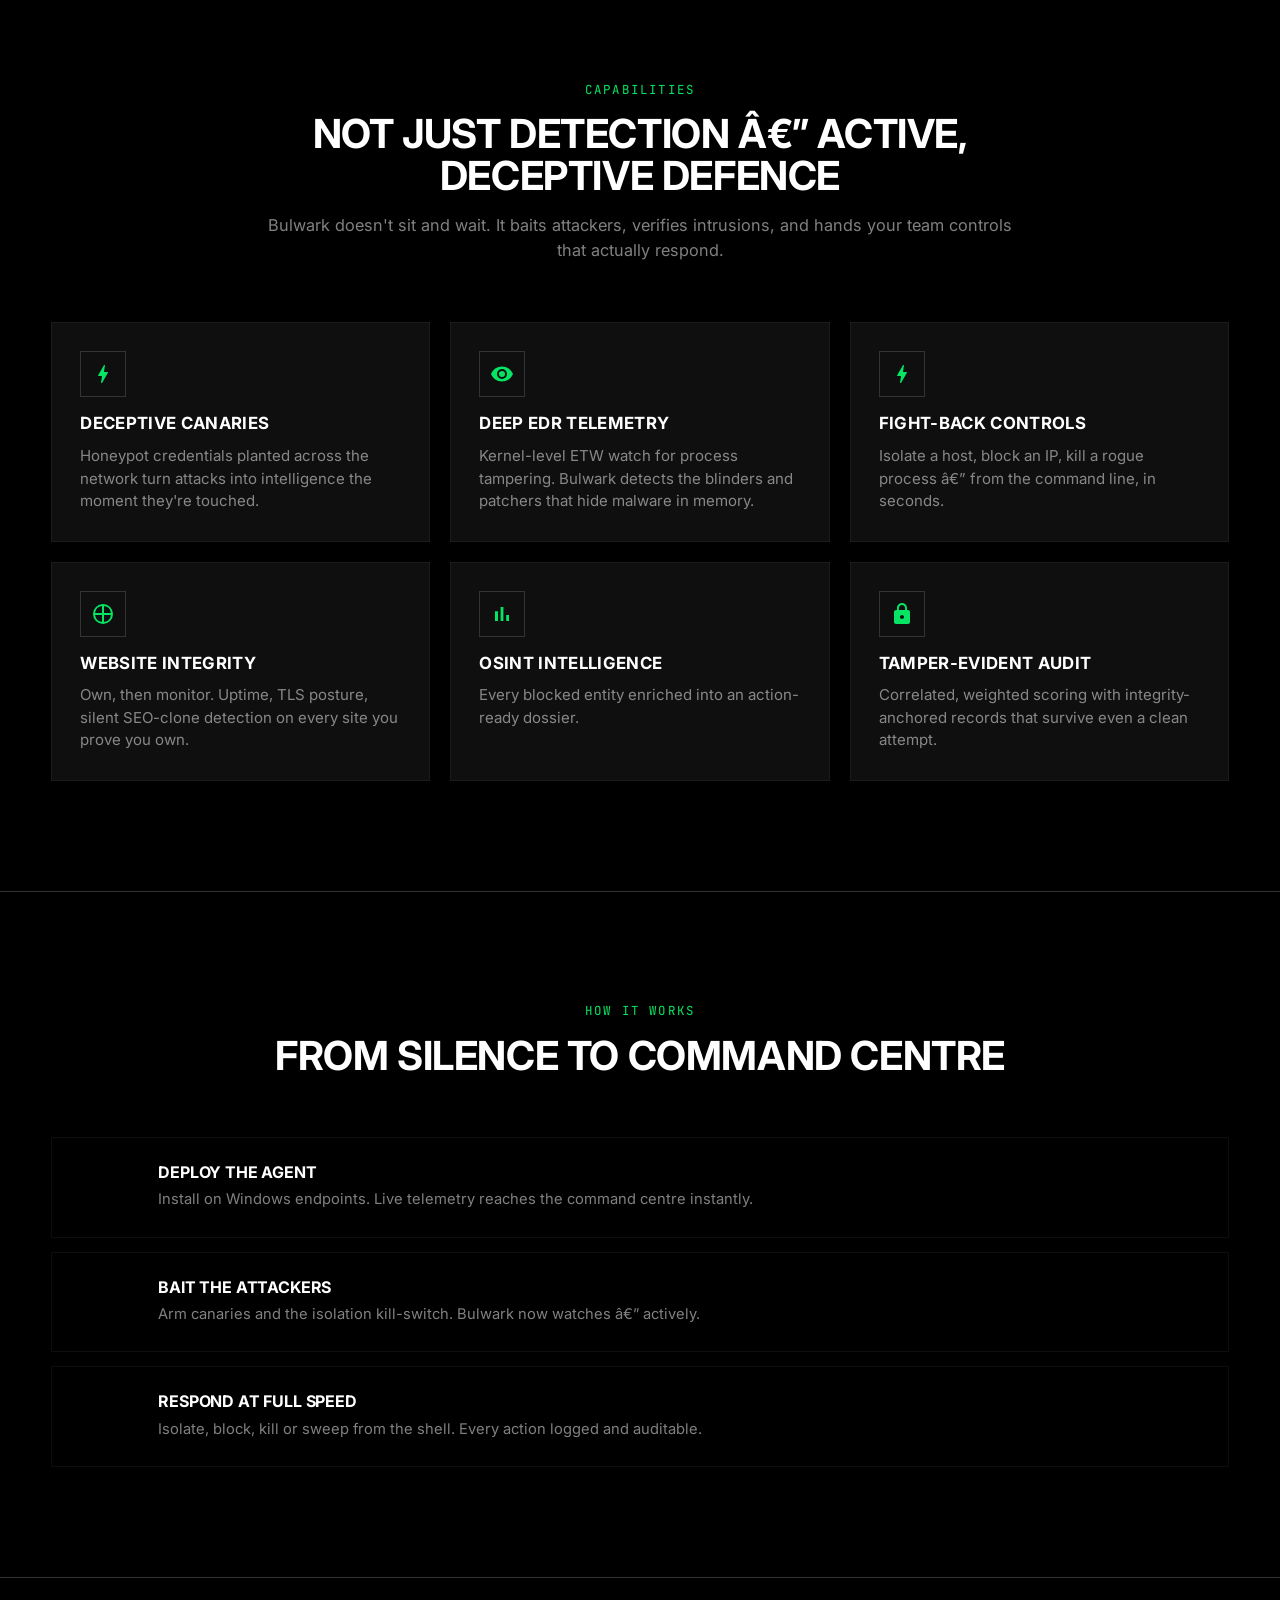
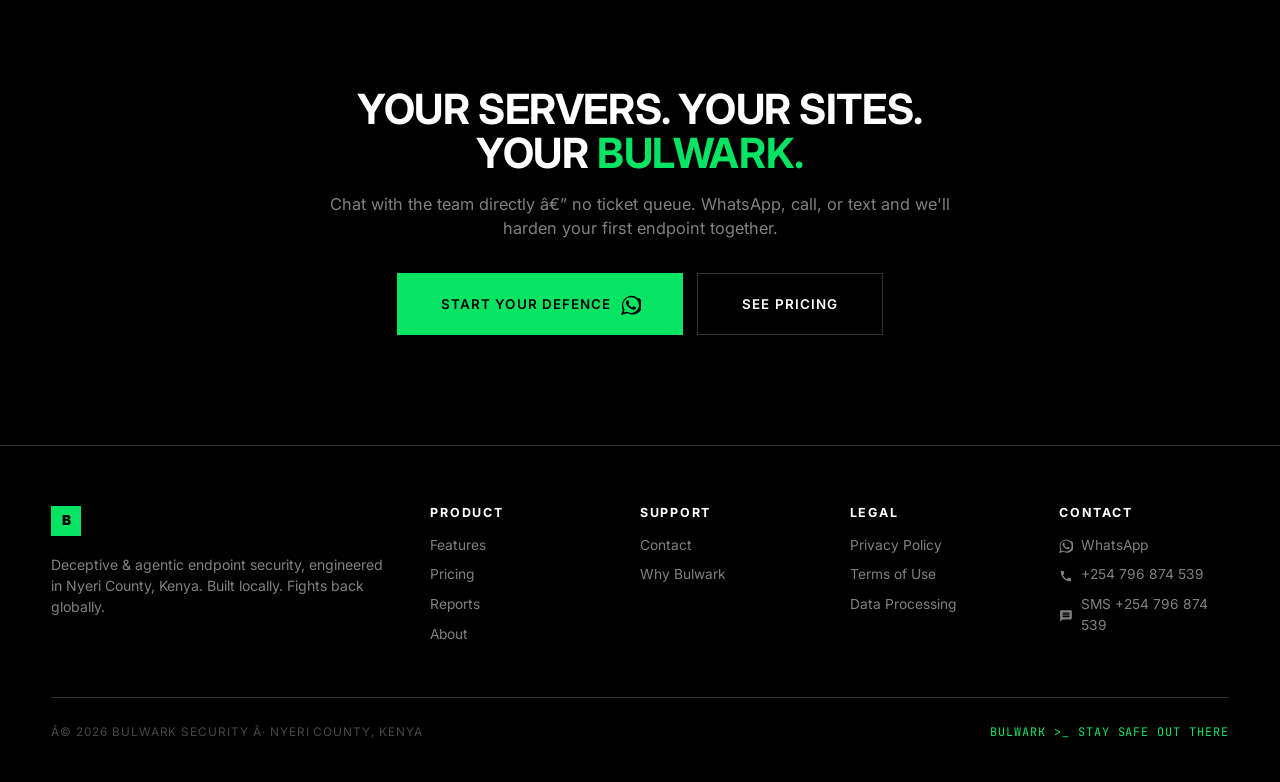
==== commit f3b12093: "Prepared for vercel deployment" ====
--- a/index.html
+++ b/index.html
@@ -1,4 +1,4 @@
-﻿<!DOCTYPE html>
+<!DOCTYPE html>
 <html lang="en">
 <head>
 <meta charset="UTF-8">
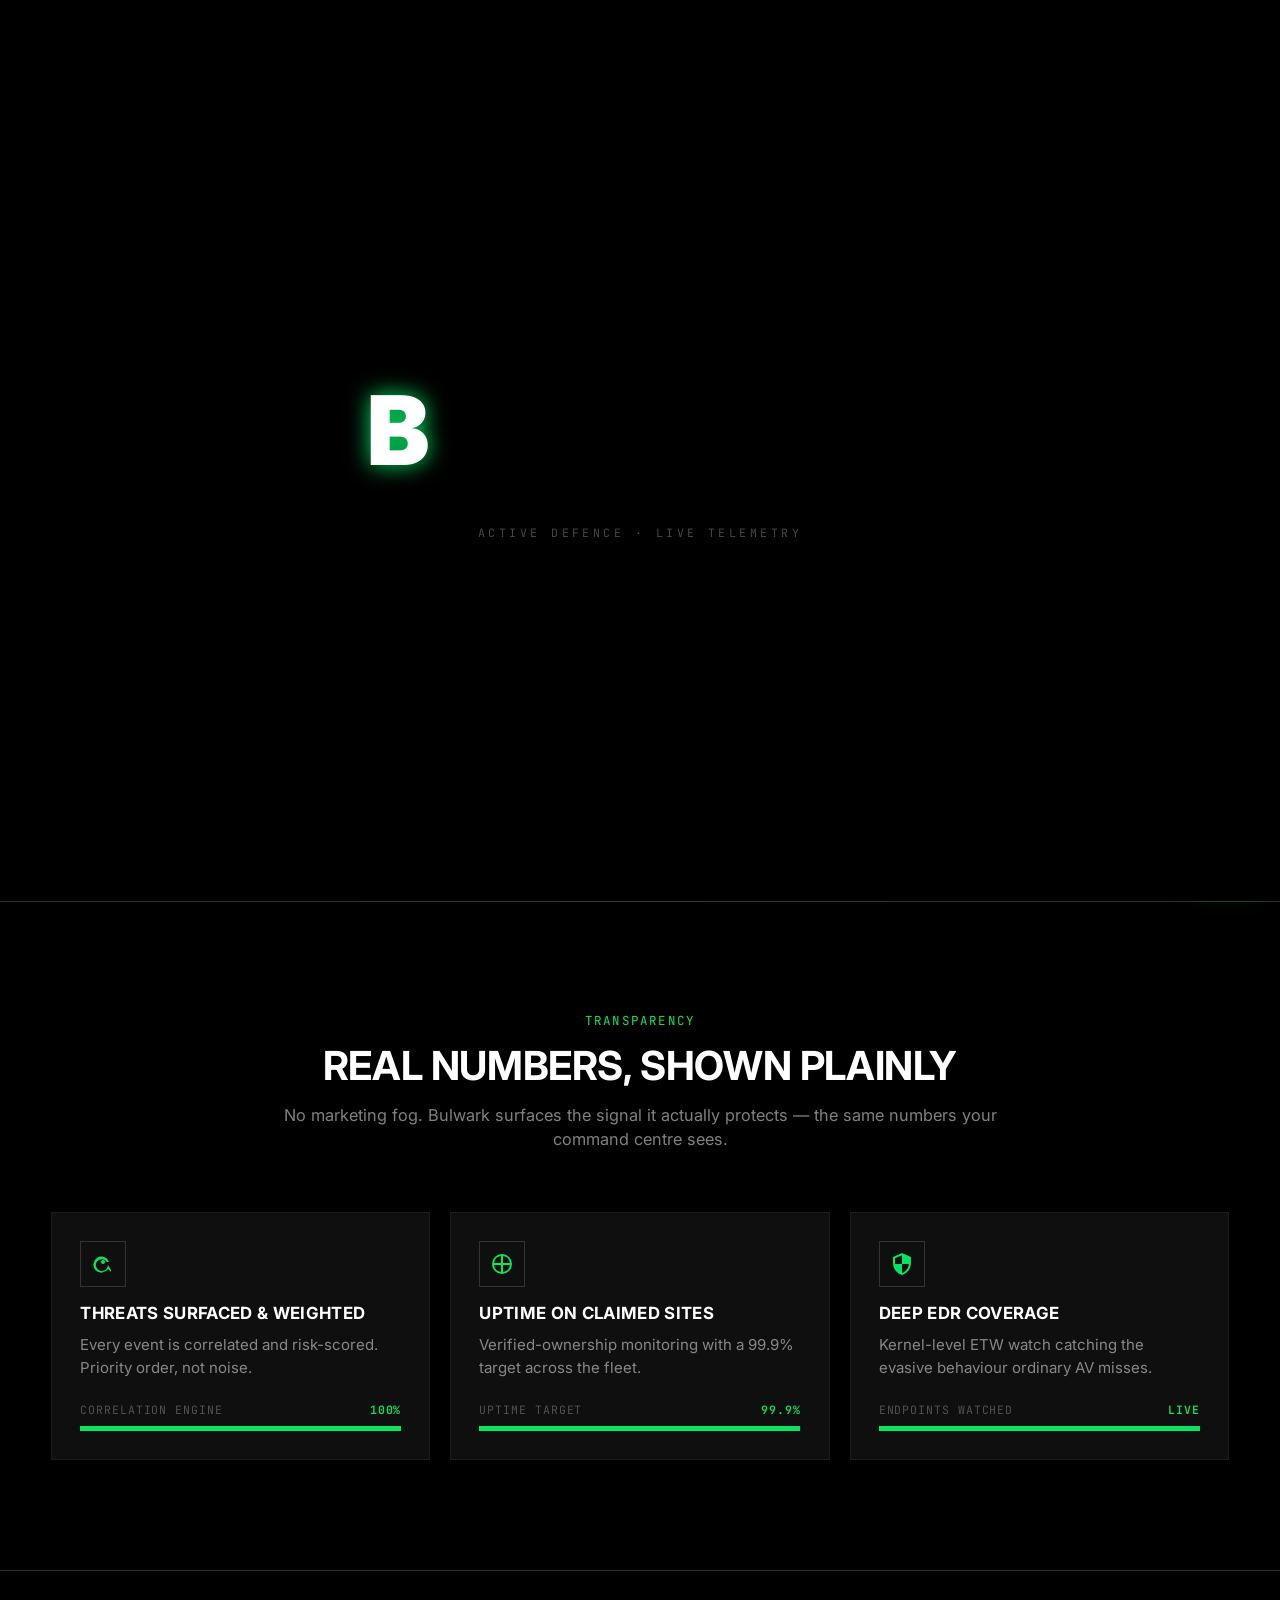
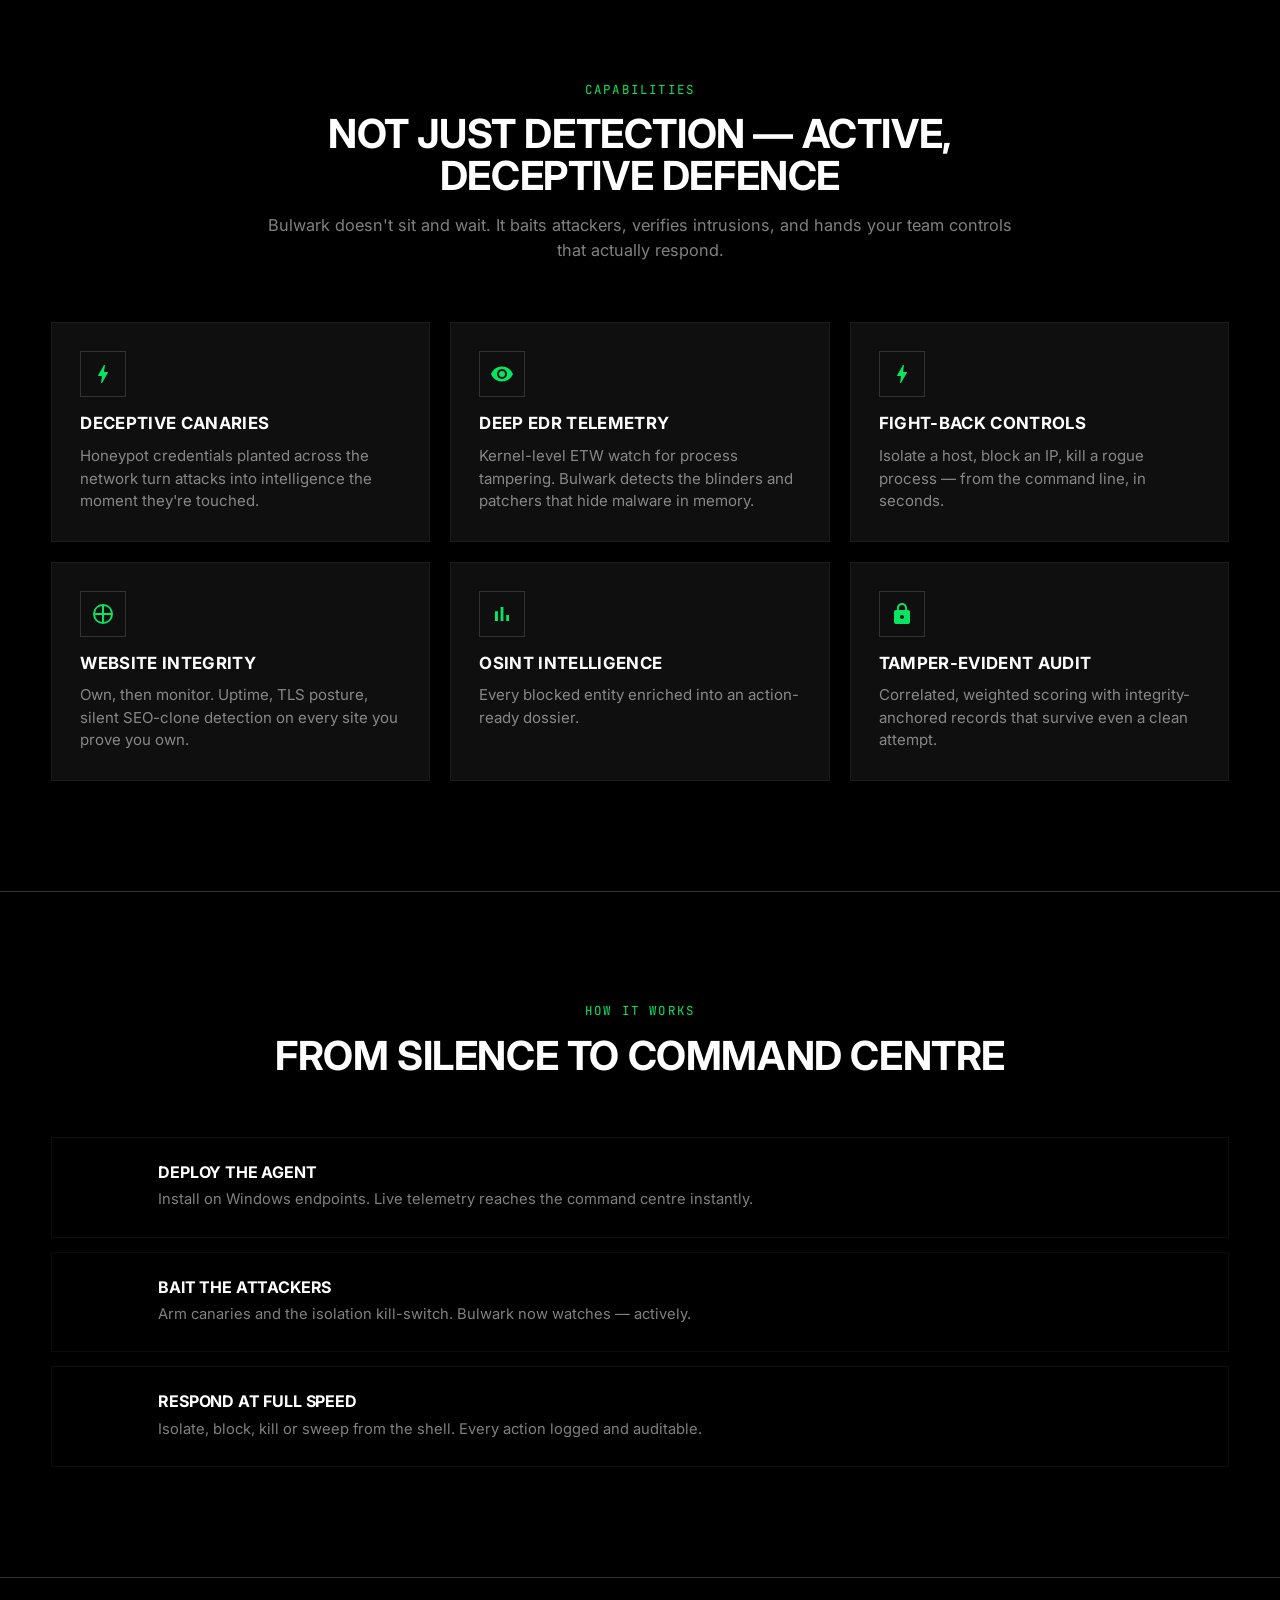
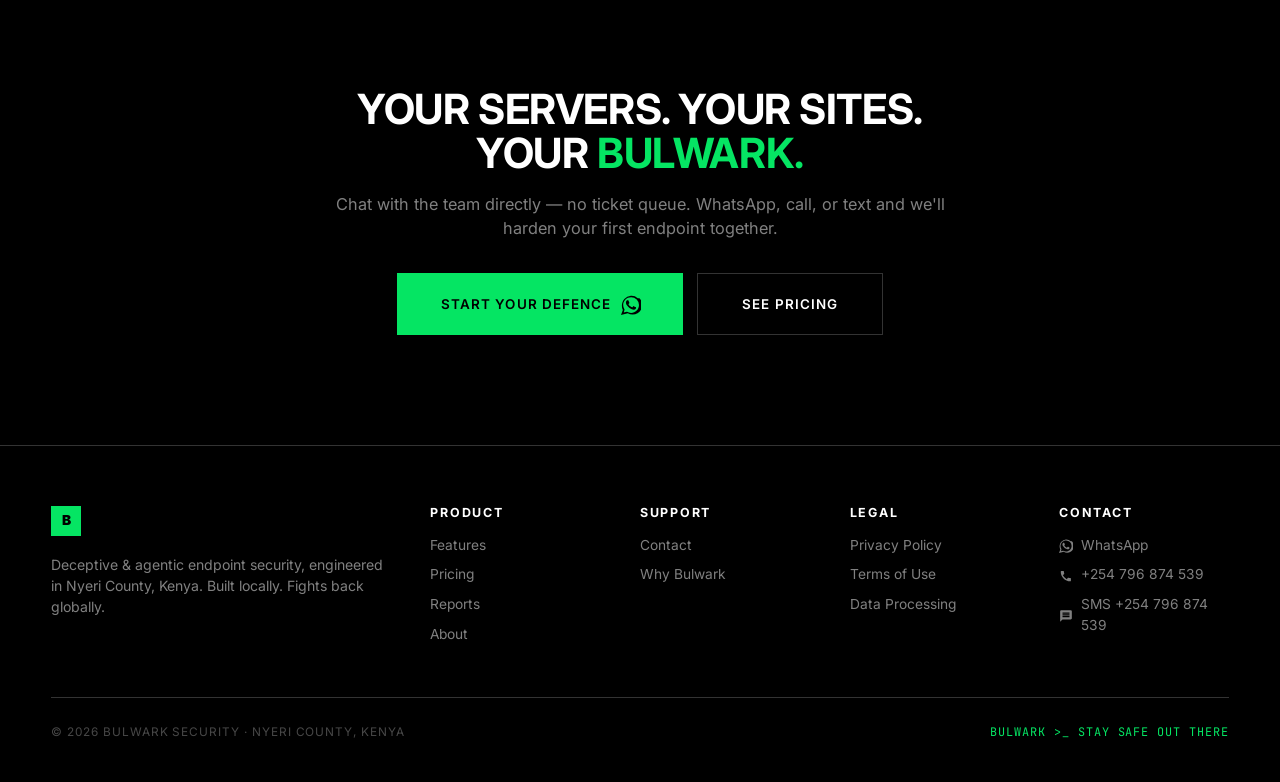
==== commit b2740b24: "Prepared for vercel deployment" ====
--- a/index.html
+++ b/index.html
@@ -1,14 +1,14 @@
-<!DOCTYPE html>
+﻿<!DOCTYPE html>
 <html lang="en">
 <head>
 <meta charset="UTF-8">
 <meta name="viewport" content="width=device-width, initial-scale=1.0">
-<title>Bulwark â€” Deceptive &amp; Agentic Endpoint Security, Built in Kenya</title>
+<title>Bulwark — Deceptive &amp; Agentic Endpoint Security, Built in Kenya</title>
 <meta name="referrer" content="strict-origin-when-cross-origin">
 <meta name="description" content="Bulwark is a Kenyan-made endpoint detection &amp; response platform. Real-time threat hunting, deceptive canaries, and live agent operations that outsmart attackers before they strike.">
 <meta property="og:type" content="website">
 <meta property="og:site_name" content="Bulwark">
-<meta property="og:title" content="Bulwark â€” Deceptive &amp; Agentic Endpoint Security, Built in Kenya">
+<meta property="og:title" content="Bulwark — Deceptive &amp; Agentic Endpoint Security, Built in Kenya">
 <meta property="og:description" content="Bulwark is a Kenyan-made endpoint detection &amp; response platform. Real-time threat hunting, deceptive canaries, and live agent operations that outsmart attackers before they strike.">
 <meta property="og:url" content="https://bulwark.co.ke/">
 <meta property="og:image" content="https://bulwark.co.ke/assets/img/og-cover.png">
@@ -16,7 +16,7 @@
 <meta property="og:image:height" content="630">
 <meta property="og:locale" content="en_KE">
 <meta name="twitter:card" content="summary_large_image">
-<meta name="twitter:title" content="Bulwark â€” Deceptive &amp; Agentic Endpoint Security, Built in Kenya">
+<meta name="twitter:title" content="Bulwark — Deceptive &amp; Agentic Endpoint Security, Built in Kenya">
 <meta name="twitter:description" content="Bulwark is a Kenyan-made endpoint detection &amp; response platform. Real-time threat hunting, deceptive canaries, and live agent operations that outsmart attackers before they strike.">
 <meta name="twitter:image" content="https://bulwark.co.ke/assets/img/og-cover.png">
 <link rel="preconnect" href="https://fonts.googleapis.com">
@@ -63,7 +63,7 @@
 <div id="preloader">
   <div style="text-align:center">
     <div class="pl-word"></div>
-    <div class="pl-glow">active defence Â· live telemetry</div>
+    <div class="pl-glow">active defence · live telemetry</div>
   </div>
 </div>
 
@@ -74,9 +74,9 @@
       <span class="logo" style="width:34px;height:34px;background:var(--neon);color:#000;display:grid;place-items:center;font-weight:950;font-family:var(--font-wide)">B</span>
       <span class="word" data-text="BULWARK"></span>
       <span class="brand-tag" style="display:none"></span>
-      <span class="brand-tag">endpoint defence Â· Kenya</span>
+      <span class="brand-tag">endpoint defence · Kenya</span>
     </a>
-    <small class="brand-tag" style="font-size:.58rem;color:var(--txt-faint);display:block;margin-left:-92px">â€”</small>
+    <small class="brand-tag" style="font-size:.58rem;color:var(--txt-faint);display:block;margin-left:-92px">—</small>
     <button class="nav-toggle" id="navToggle" aria-label="Menu">â‰¡</button>
     <div class="nav-links" id="navLinks">
 <a href="index.html" class="active">Home</a>
@@ -100,18 +100,18 @@
       <div>
         <div class="list-panel" id="listPanel">
           <h3>Live signal feed</h3>
-          <div class="list-row"><span class="d green"></span><div class="meta"><div class="t">Site integrity guard</div><div class="s">TLS Â· uptime Â· clone watch</div></div></div>
-          <div class="list-row"><span class="d green"></span><div class="meta"><div class="t">Agent heartbeat</div><div class="s">fleet telemetry Â· 24/7</div></div></div>
+          <div class="list-row"><span class="d green"></span><div class="meta"><div class="t">Site integrity guard</div><div class="s">TLS · uptime · clone watch</div></div></div>
+          <div class="list-row"><span class="d green"></span><div class="meta"><div class="t">Agent heartbeat</div><div class="s">fleet telemetry · 24/7</div></div></div>
           <div class="list-row"><span class="d blue"></span><div class="meta"><div class="t">Canary tripwire</div><div class="s">credential deception</div></div></div>
-          <div class="list-row"><span class="d blue"></span><div class="meta"><div class="t">Evasion detector</div><div class="s">ETW Â· kernel watch</div></div></div>
-          <div class="list-row"><span class="d red"></span><div class="meta"><div class="t">Trigger flag</div><div class="s">correlated Â· weighted</div></div></div>
-          <div class="list-row"><span class="d green"></span><div class="meta"><div class="t">Isolation kill-switch</div><div class="s">one command Â· armed</div></div></div>
+          <div class="list-row"><span class="d blue"></span><div class="meta"><div class="t">Evasion detector</div><div class="s">ETW · kernel watch</div></div></div>
+          <div class="list-row"><span class="d red"></span><div class="meta"><div class="t">Trigger flag</div><div class="s">correlated · weighted</div></div></div>
+          <div class="list-row"><span class="d green"></span><div class="meta"><div class="t">Isolation kill-switch</div><div class="s">one command · armed</div></div></div>
           <div class="list-row"><span class="d green"></span><div class="meta"><div class="t">OSINT enrichment</div><div class="s">threat intel dossiers</div></div></div>
         </div>
       </div>
 
       <div class="hero-left">
-        <span class="hero-eyebrow"><span class="dot"></span> active defence Â· live telemetry</span>
+        <span class="hero-eyebrow"><span class="dot"></span> active defence · live telemetry</span>
         <h1>Attacker expects a lock.<br>Meet a <span class="grad">bulwark.</span></h1>
         <p class="sub">Bulwark is a deceptive, agentic endpoint security platform built in Kenya. It baits attackers, watches deep telemetry, and fights back from a command centre that feels alive.</p>
         <div class="hero-actions">
@@ -146,7 +146,7 @@
     <div class="sec-head">
       <span class="kicker">Transparency</span>
       <h2>Real numbers, shown plainly</h2>
-      <p>No marketing fog. Bulwark surfaces the signal it actually protects â€” the same numbers your command centre sees.</p>
+      <p>No marketing fog. Bulwark surfaces the signal it actually protects — the same numbers your command centre sees.</p>
     </div>
     <div class="grid grid-3">
       <div class="card">
@@ -176,13 +176,13 @@
   <div class="container">
     <div class="sec-head">
       <span class="kicker">Capabilities</span>
-      <h2>Not just detection â€” active, deceptive defence</h2>
+      <h2>Not just detection — active, deceptive defence</h2>
       <p>Bulwark doesn't sit and wait. It baits attackers, verifies intrusions, and hands your team controls that actually respond.</p>
     </div>
     <div class="grid grid-3">
       <div class="card"><div class="ico"><span class="g" data-icon="bolt"></span></div><h3>Deceptive canaries</h3><p>Honeypot credentials planted across the network turn attacks into intelligence the moment they're touched.</p></div>
       <div class="card"><div class="ico"><span class="g" data-icon="eye"></span></div><h3>Deep EDR telemetry</h3><p>Kernel-level ETW watch for process tampering. Bulwark detects the blinders and patchers that hide malware in memory.</p></div>
-      <div class="card"><div class="ico"><span class="g" data-icon="bolt"></span></div><h3>Fight-back controls</h3><p>Isolate a host, block an IP, kill a rogue process â€” from the command line, in seconds.</p></div>
+      <div class="card"><div class="ico"><span class="g" data-icon="bolt"></span></div><h3>Fight-back controls</h3><p>Isolate a host, block an IP, kill a rogue process — from the command line, in seconds.</p></div>
       <div class="card"><div class="ico"><span class="g" data-icon="web"></span></div><h3>Website integrity</h3><p>Own, then monitor. Uptime, TLS posture, silent SEO-clone detection on every site you prove you own.</p></div>
       <div class="card"><div class="ico"><span class="g" data-icon="chart"></span></div><h3>OSINT intelligence</h3><p>Every blocked entity enriched into an action-ready dossier.</p></div>
       <div class="card"><div class="ico"><span class="g" data-icon="lock"></span></div><h3>Tamper-evident audit</h3><p>Correlated, weighted scoring with integrity-anchored records that survive even a clean attempt.</p></div>
@@ -196,7 +196,7 @@
     <div class="sec-head"><span class="kicker">How it works</span><h2>From silence to command centre</h2></div>
     <div class="steps">
       <div class="step"><div class="num"></div><div><h3>Deploy the agent</h3><p>Install on Windows endpoints. Live telemetry reaches the command centre instantly.</p></div></div>
-      <div class="step"><div class="num"></div><div><h3>Bait the attackers</h3><p>Arm canaries and the isolation kill-switch. Bulwark now watches â€” actively.</p></div></div>
+      <div class="step"><div class="num"></div><div><h3>Bait the attackers</h3><p>Arm canaries and the isolation kill-switch. Bulwark now watches — actively.</p></div></div>
       <div class="step"><div class="num"></div><div><h3>Respond at full speed</h3><p>Isolate, block, kill or sweep from the shell. Every action logged and auditable.</p></div></div>
     </div>
   </div>
@@ -206,7 +206,7 @@
 <section class="cta">
   <div class="container">
     <h2>Your servers. Your sites.<br>Your <span class="neon">bulwark.</span></h2>
-    <p>Chat with the team directly â€” no ticket queue. WhatsApp, call, or text and we'll harden your first endpoint together.</p>
+    <p>Chat with the team directly — no ticket queue. WhatsApp, call, or text and we'll harden your first endpoint together.</p>
     <div class="cta-actions">
       <a class="btn btn-neon btn-lg" href="contact.html">Start your defence <span class="g" data-icon="whatsapp" style="width:18px;height:18px"></span></a>
       <a class="btn btn-ghost btn-lg" href="pricing.html">See pricing</a>
@@ -228,7 +228,7 @@
       <div><h4>Contact</h4><a href="https://wa.me/254796874539" target="_blank"><span class="g" data-icon="whatsapp"></span> WhatsApp</a><a href="tel:+254796874539"><span class="g" data-icon="phone"></span> +254 796 874 539</a><a href="sms:+254796874539"><span class="g" data-icon="message"></span> SMS +254 796 874 539</a></div>
     </div>
     <div class="footer-bottom">
-      <span>Â© 2026 Bulwark Security Â· Nyeri County, Kenya</span>
+      <span>© 2026 Bulwark Security · Nyeri County, Kenya</span>
       <span class="prompt">bulwark &gt;_ stay safe out there</span>
     </div>
   </div>
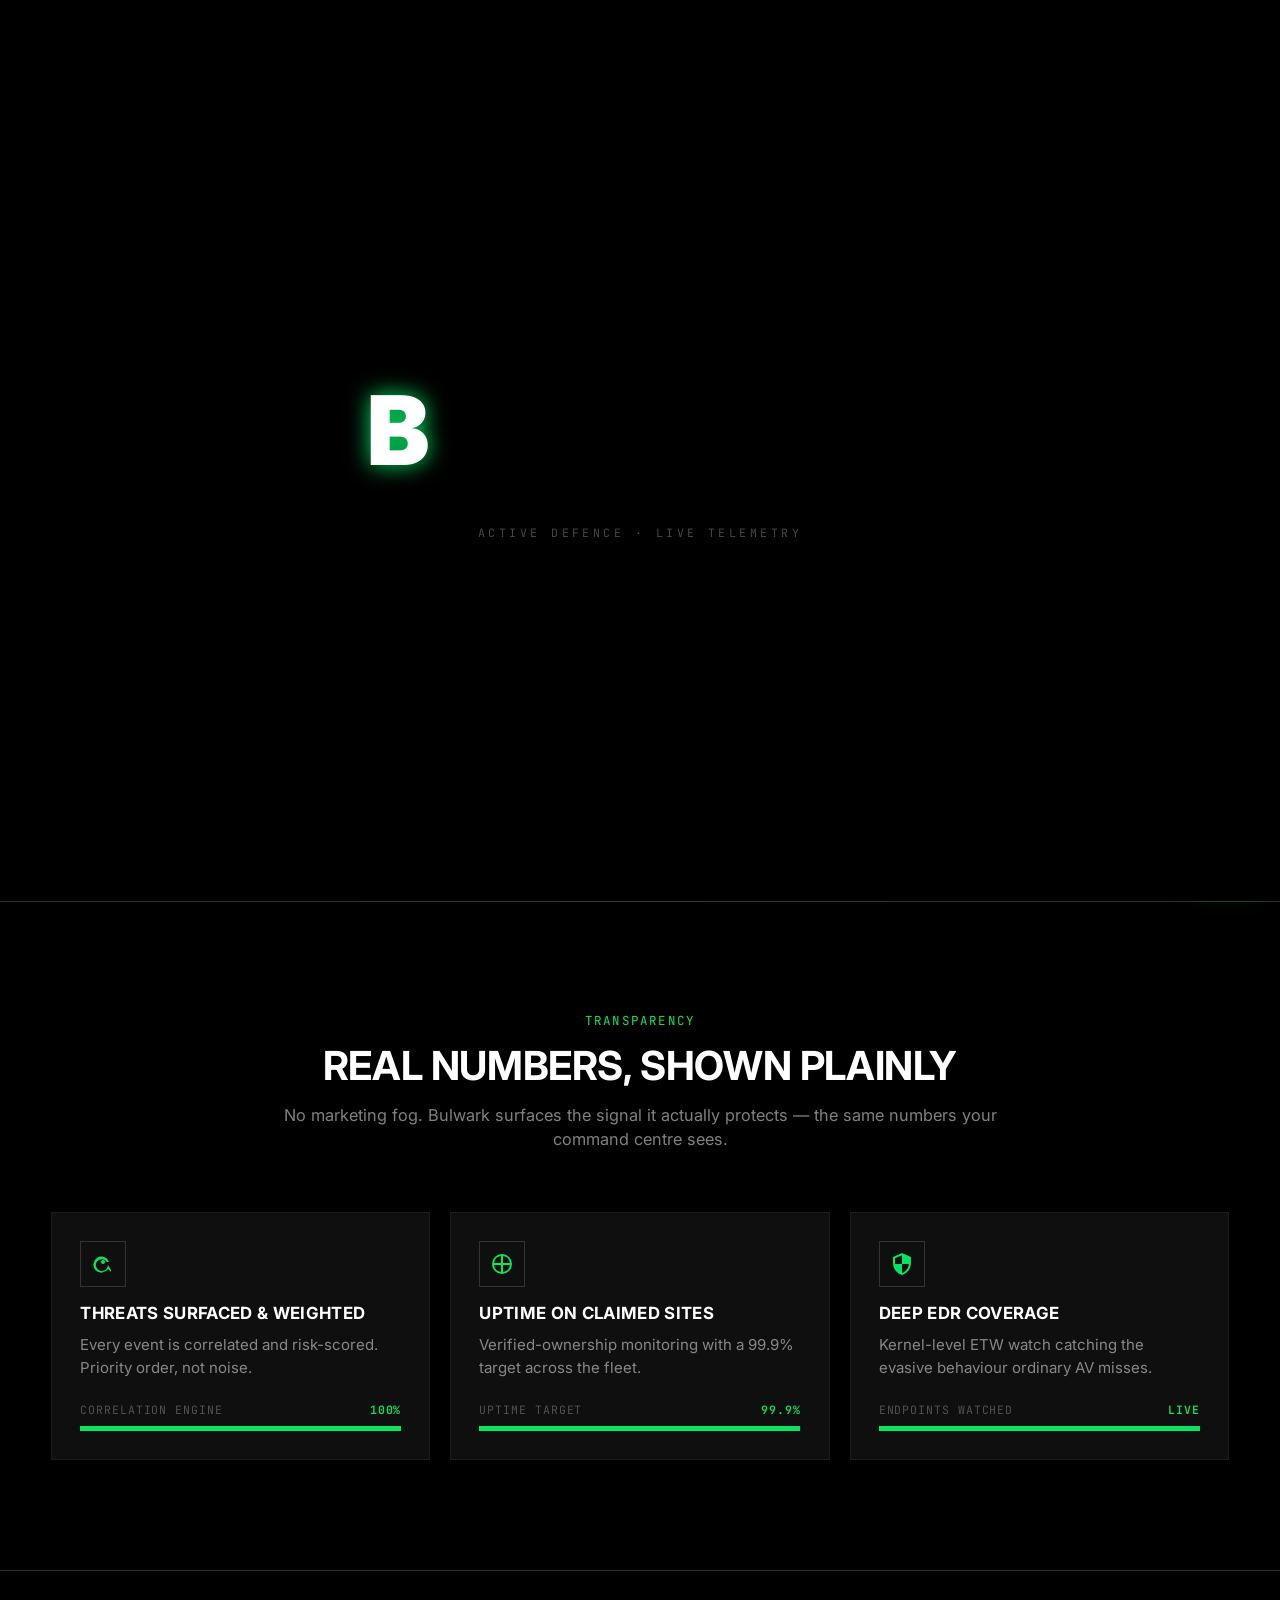
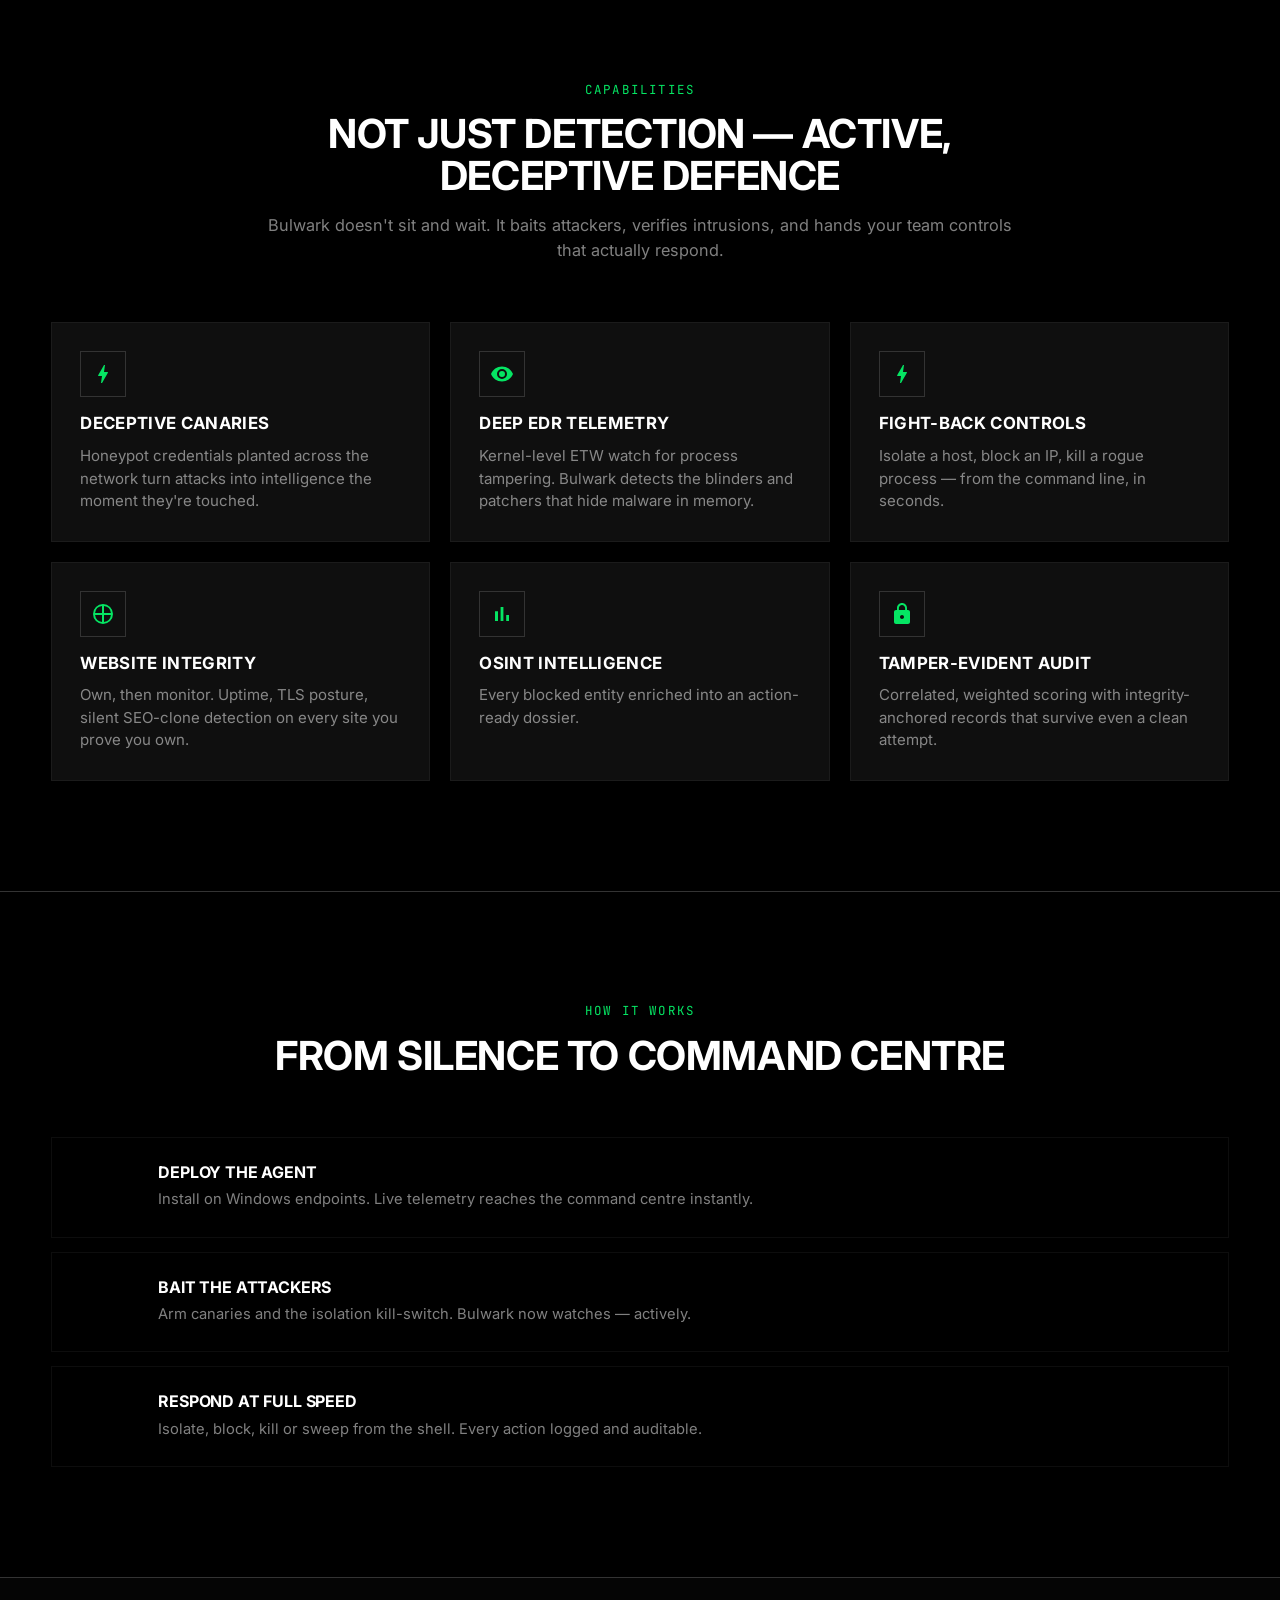
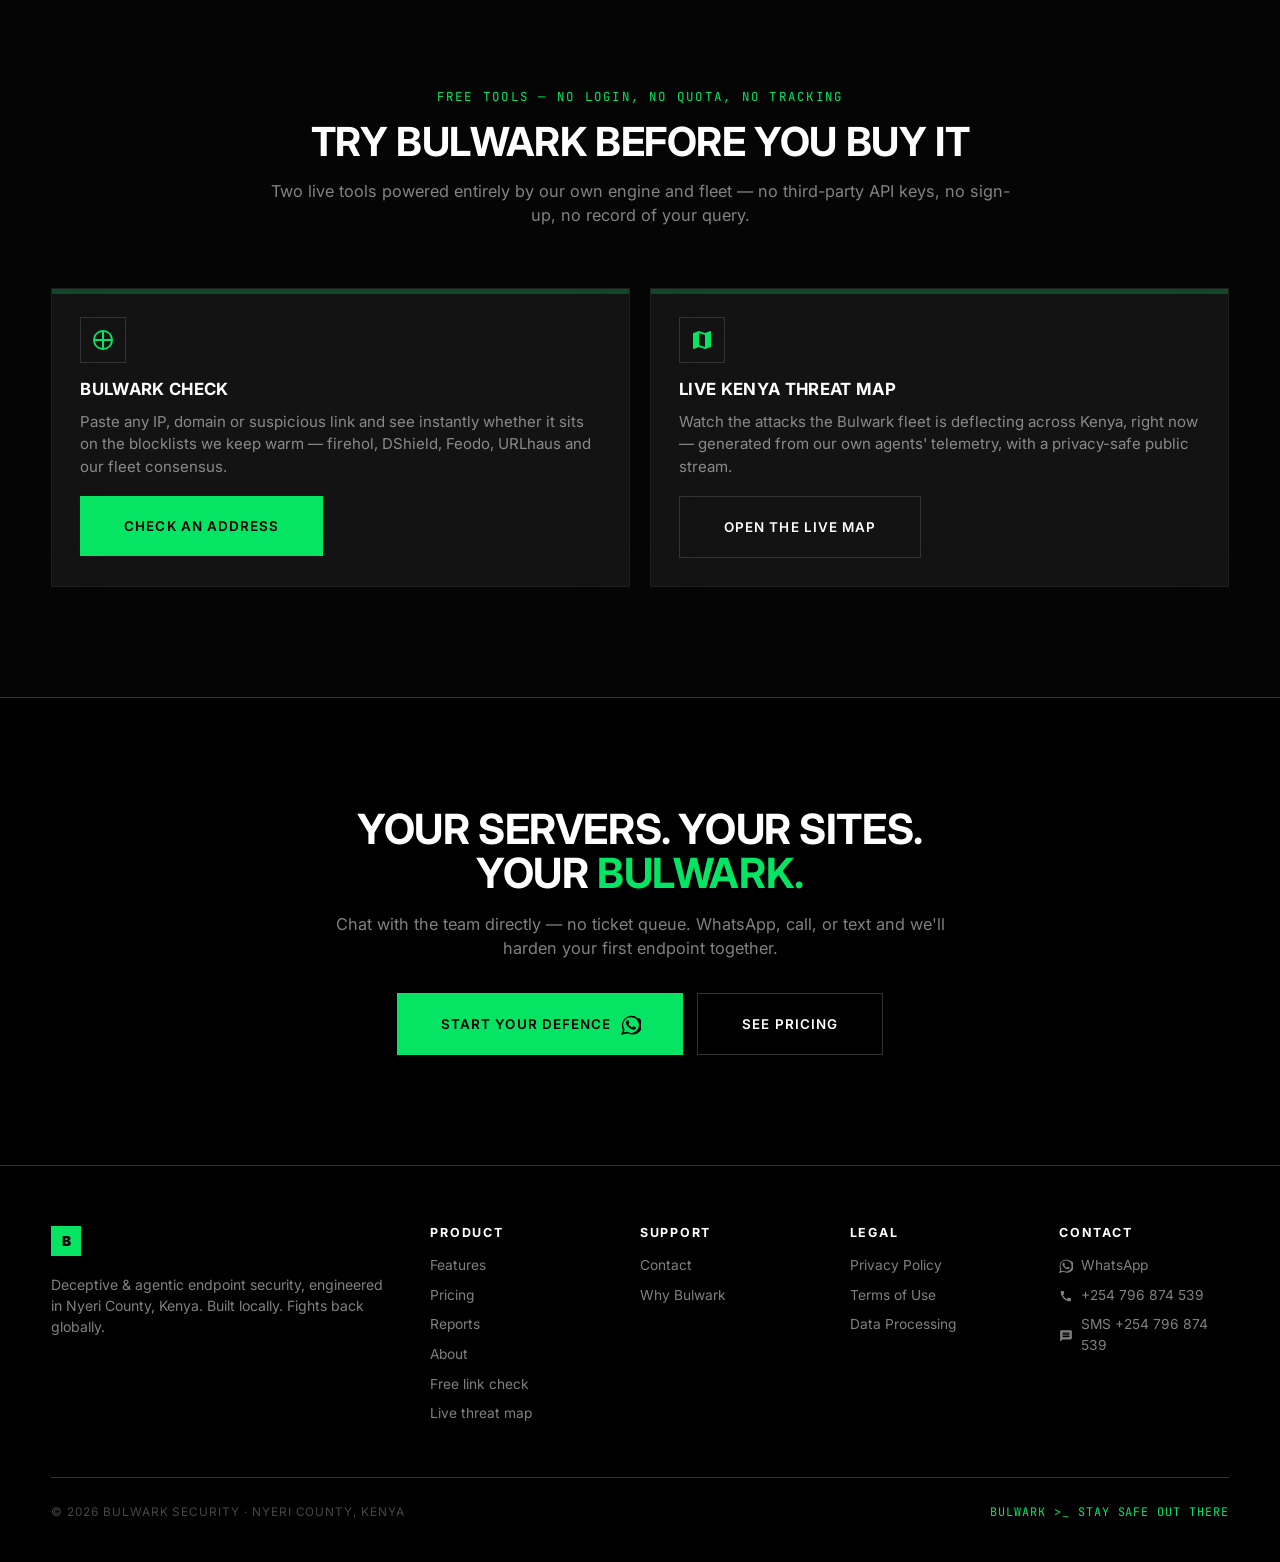
==== commit a07e5e65: "Update and map page to show the threats and osint" ====
--- a/index.html
+++ b/index.html
@@ -77,7 +77,7 @@
       <span class="brand-tag">endpoint defence · Kenya</span>
     </a>
     <small class="brand-tag" style="font-size:.58rem;color:var(--txt-faint);display:block;margin-left:-92px">—</small>
-    <button class="nav-toggle" id="navToggle" aria-label="Menu">â‰¡</button>
+    <button class="nav-toggle" id="navToggle" aria-label="Menu">≡</button>
     <div class="nav-links" id="navLinks">
 <a href="index.html" class="active">Home</a>
       <a href="features.html">Features</a>
@@ -85,6 +85,8 @@
       <a href="reports.html">Reports</a>
       <a href="about.html">About</a>
       <a href="contact.html">Contact</a>
+      <a href="check.html">Check</a>
+      <a href="map.html">Live map</a>
       <a class="btn btn-neon nav-cta" href="contact.html">Get started</a>
     </div>
   </div>
@@ -202,7 +204,34 @@
   </div>
 </section>
 
-<!-- CTA -->
+<!-- FREE TOOLS -->
+<section class="section-alt section">
+  <div class="container">
+    <div class="sec-head">
+      <span class="kicker">Free tools — no login, no quota, no tracking</span>
+      <h2>Try Bulwark before you buy it</h2>
+      <p>Two live tools powered entirely by our own engine and fleet — no third-party API keys, no sign-up, no record of your query.</p>
+    </div>
+    <div class="grid grid-2">
+      <div class="card">
+        <div class="card-accent"></div>
+        <div class="ico"><span class="g" data-icon="web" style="width:24px;height:24px"></span></div>
+        <h3>Bulwark Check</h3>
+        <p>Paste any IP, domain or suspicious link and see instantly whether it sits on the blocklists we keep warm — firehol, DShield, Feodo, URLhaus and our fleet consensus.</p>
+        <p style="margin-top:18px"><a class="btn btn-neon btn-lg" href="check.html">Check an address</a></p>
+      </div>
+      <div class="card">
+        <div class="card-accent"></div>
+        <div class="ico"><span class="g" data-icon="map" style="width:24px;height:24px"></span></div>
+        <h3>Live Kenya threat map</h3>
+        <p>Watch the attacks the Bulwark fleet is deflecting across Kenya, right now — generated from our own agents' telemetry, with a privacy-safe public stream.</p>
+        <p style="margin-top:18px"><a class="btn btn-ghost btn-lg" href="map.html">Open the live map</a></p>
+      </div>
+    </div>
+  </div>
+</section>
+
+  <!-- CTA -->
 <section class="cta">
   <div class="container">
     <h2>Your servers. Your sites.<br>Your <span class="neon">bulwark.</span></h2>
@@ -222,7 +251,7 @@
         <a class="brand" href="index.html"><span class="logo" style="width:30px;height:30px;background:var(--neon);color:#000;display:grid;place-items:center;font-weight:950;font-family:var(--font-wide)">B</span><span class="word" data-text="BULWARK"></span></a>
         <p style="margin-top:16px">Deceptive &amp; agentic endpoint security, engineered in Nyeri County, Kenya. Built locally. Fights back globally.</p>
       </div>
-      <div><h4>Product</h4><a href="features.html">Features</a><a href="pricing.html">Pricing</a><a href="reports.html">Reports</a><a href="about.html">About</a></div>
+      <div><h4>Product</h4><a href="features.html">Features</a><a href="pricing.html">Pricing</a><a href="reports.html">Reports</a><a href="about.html">About</a><a href="check.html">Free link check</a><a href="map.html">Live threat map</a></div>
       <div><h4>Support</h4><a href="contact.html">Contact</a><a href="about.html">Why Bulwark</a></div>
       <div><h4>Legal</h4><a href="privacy.html">Privacy Policy</a><a href="terms.html">Terms of Use</a><a href="dpa.html">Data Processing</a></div>
       <div><h4>Contact</h4><a href="https://wa.me/254796874539" target="_blank"><span class="g" data-icon="whatsapp"></span> WhatsApp</a><a href="tel:+254796874539"><span class="g" data-icon="phone"></span> +254 796 874 539</a><a href="sms:+254796874539"><span class="g" data-icon="message"></span> SMS +254 796 874 539</a></div>
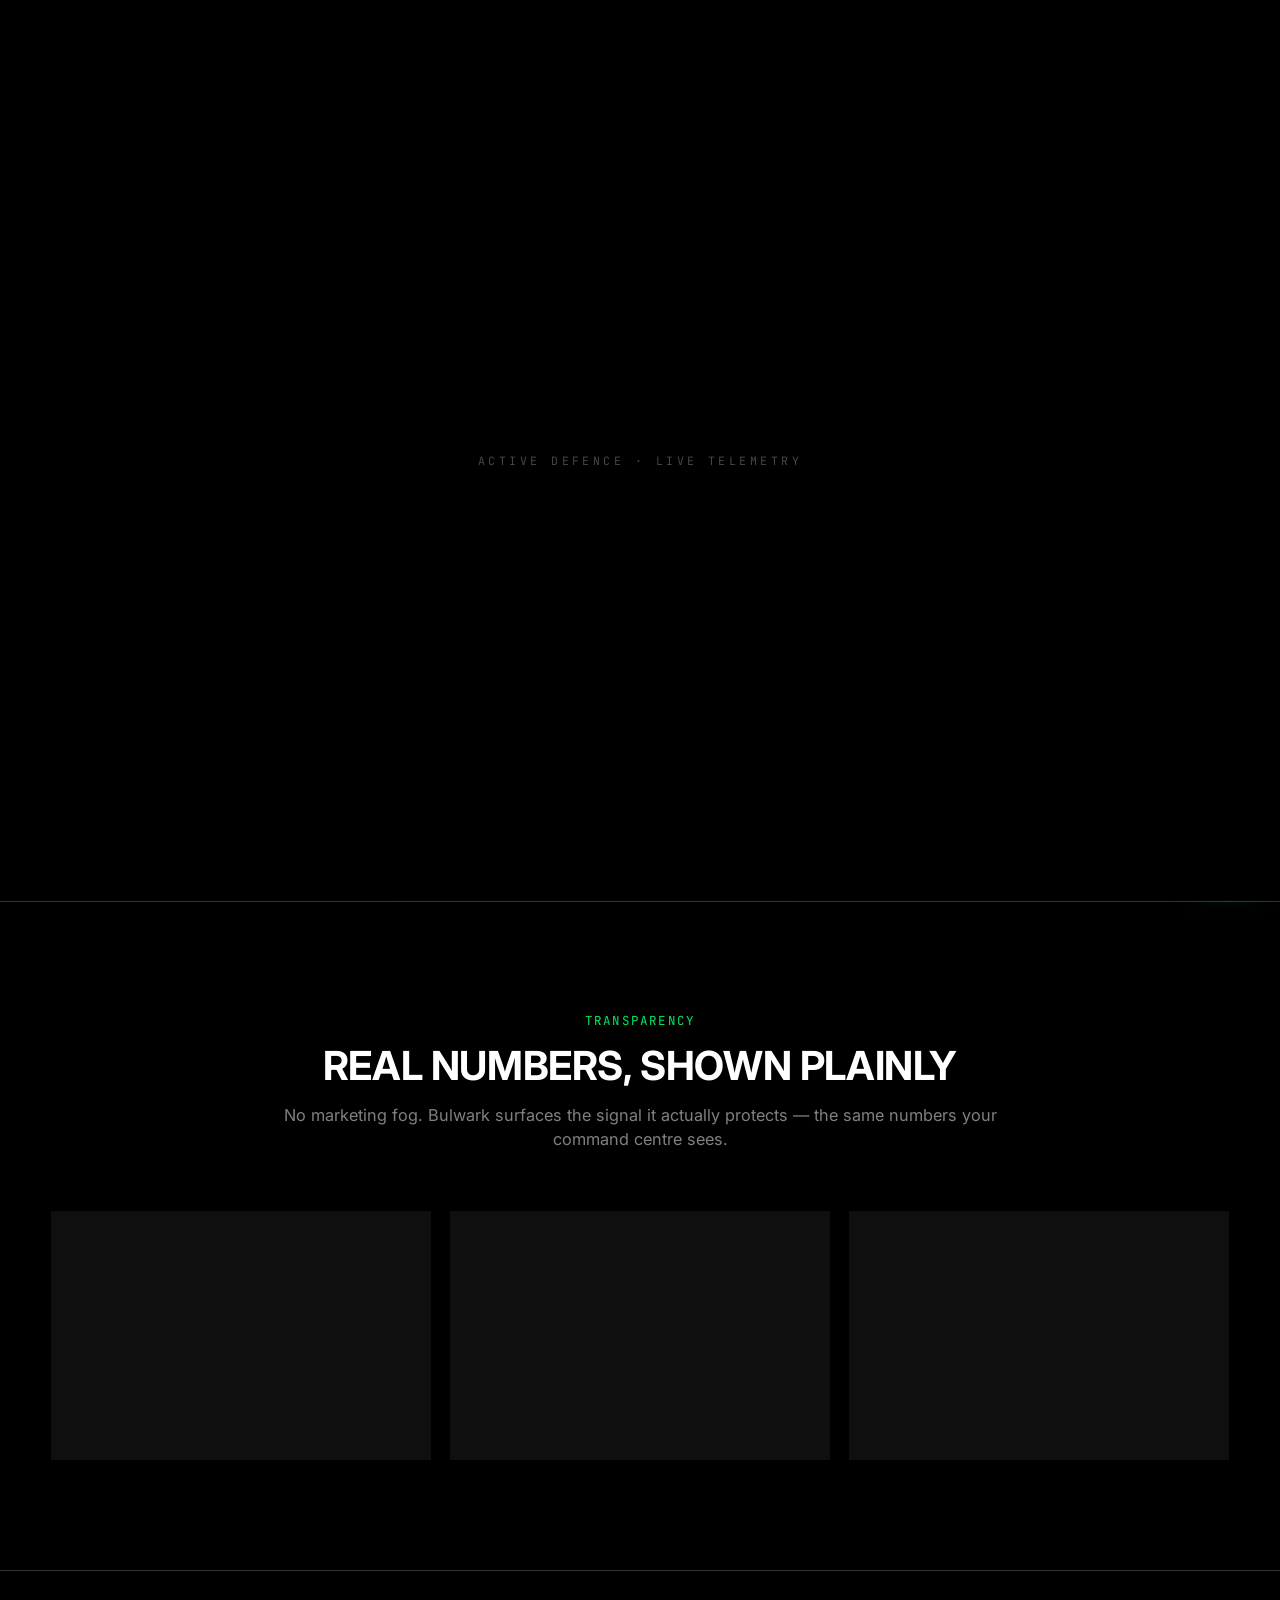
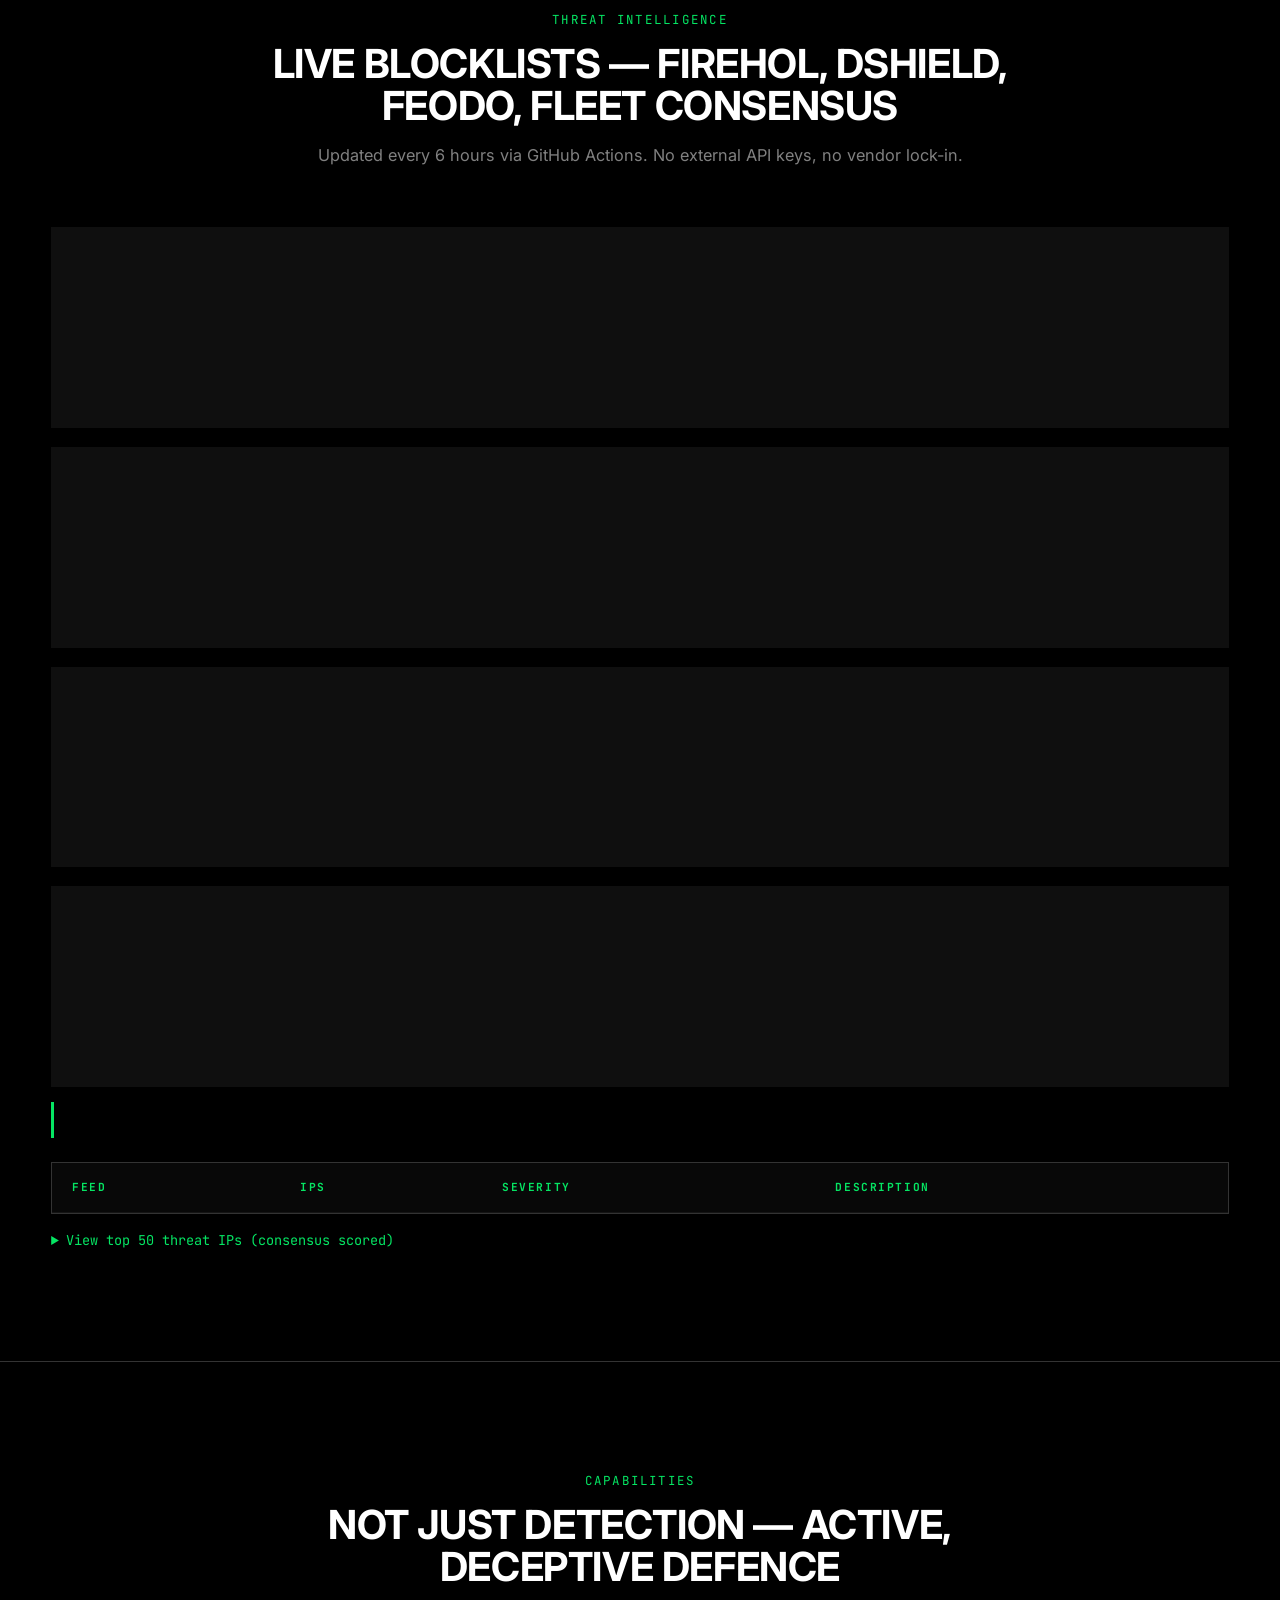
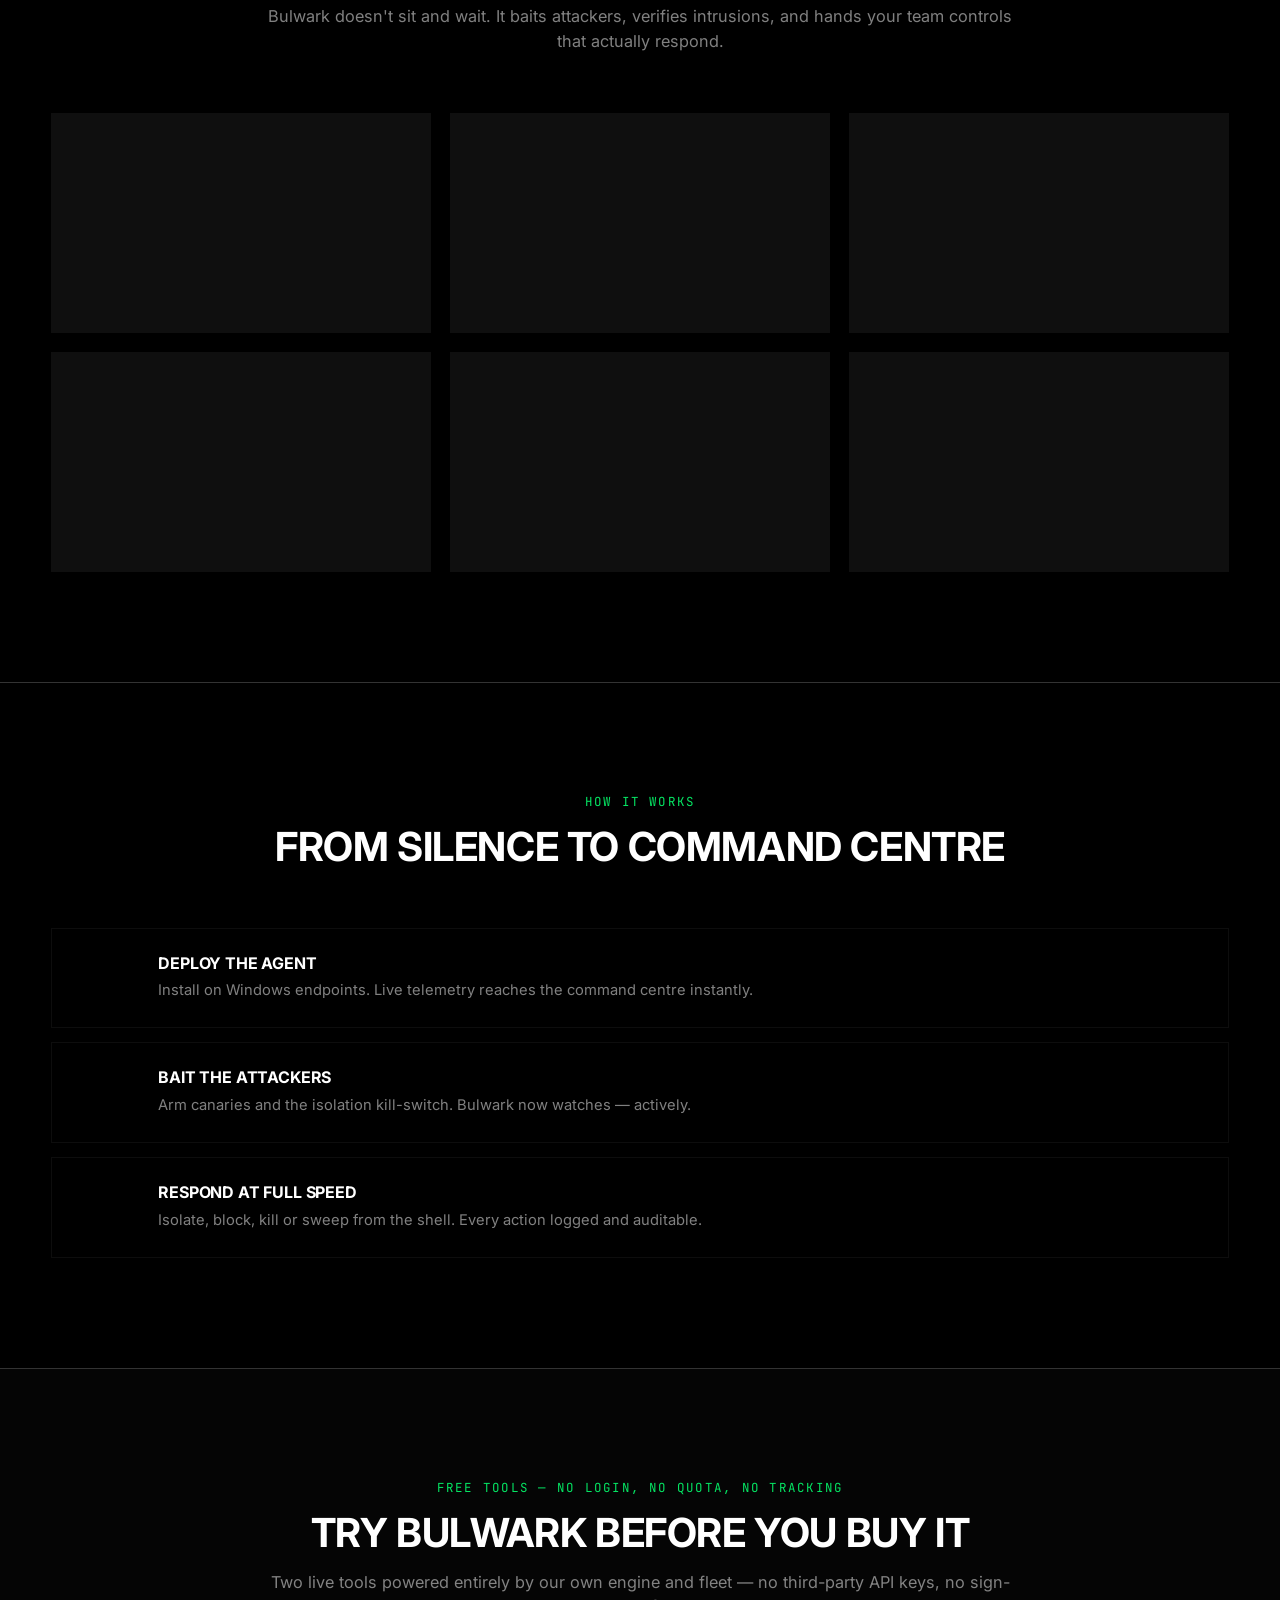
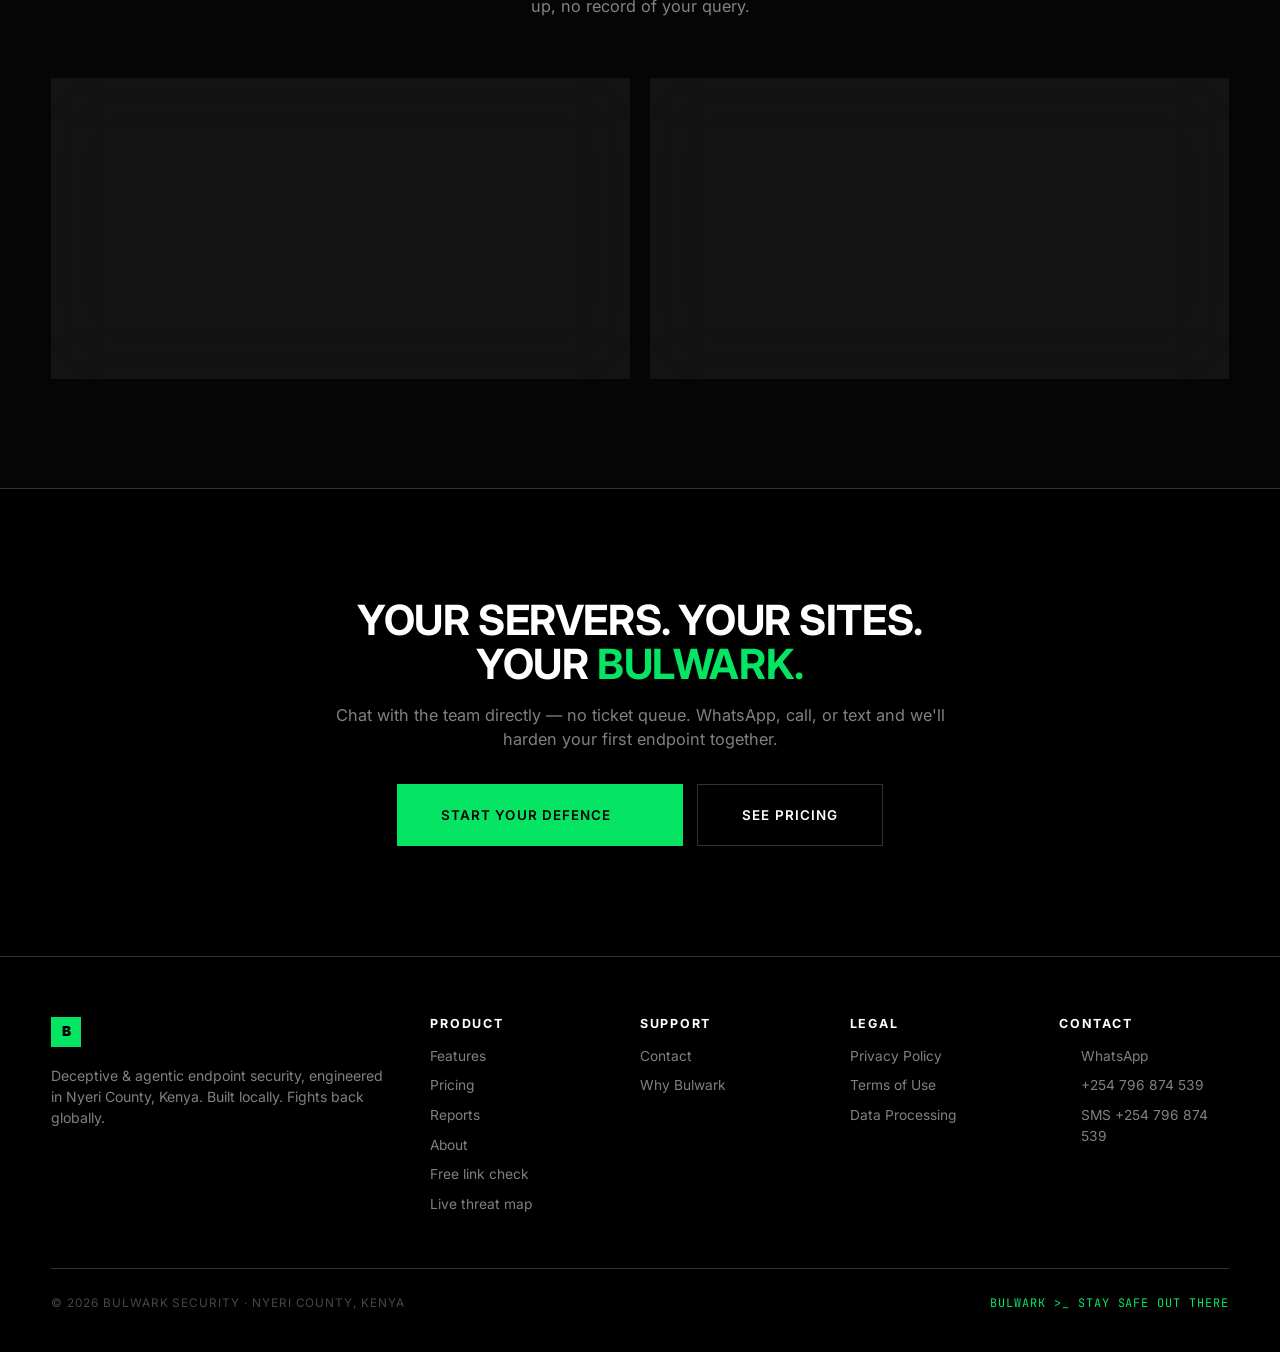
==== commit c6a91f57: "Fleet consensus" ====
--- a/index.html
+++ b/index.html
@@ -173,6 +173,39 @@
   </div>
 </section>
 
+<!-- THREAT INTELLIGENCE (live from GitHub Actions) -->
+<section class="section" id="threatIntel">
+  <div class="container">
+    <div class="sec-head">
+      <span class="kicker">Threat Intelligence</span>
+      <h2>Live blocklists — FireHOL, DShield, Feodo, Fleet consensus</h2>
+      <p>Updated every 6 hours via GitHub Actions. No external API keys, no vendor lock-in.</p>
+    </div>
+    <div class="grid grid-4" id="tiStats">
+      <div class="card"><div class="ico"><span class="g" data-icon="radar"></span></div><h3>Total IPs</h3><div class="stat" id="tiTotal">—</div></div>
+      <div class="card"><div class="ico"><span class="g" data-icon="chart"></span></div><h3>Fleet Correlated</h3><div class="stat" id="tiCorrelated">—</div></div>
+      <div class="card"><div class="ico"><span class="g" data-icon="bolt"></span></div><h3>Emerging (Fleet-only)</h3><div class="stat" id="tiEmerging">—</div></div>
+      <div class="card"><div class="ico"><span class="g" data-icon="shield"></span></div><h3>Active Agents</h3><div class="stat" id="tiAgents">—</div></div>
+    </div>
+    <div class="callout" id="tiFeedStatus" style="margin-top:16px; text-align:center; font-family:var(--font-mono); font-size:.8rem"></div>
+    <div class="table-wrap" style="margin-top:24px; max-height:320px; overflow:auto">
+      <table>
+        <thead><tr><th>Feed</th><th>IPs</th><th>Severity</th><th>Description</th></tr></thead>
+        <tbody id="tiFeedTable"></tbody>
+      </table>
+    </div>
+    <details style="margin-top:16px">
+      <summary style="cursor:pointer; color:var(--neon); font-family:var(--font-mono); font-size:.85rem">View top 50 threat IPs (consensus scored)</summary>
+      <div class="table-wrap" style="margin-top:12px; max-height:300px; overflow:auto">
+        <table>
+          <thead><tr><th>IP</th><th>Feeds</th><th>Max Severity</th><th>Consensus Score</th><th>Fleet Agents</th></tr></thead>
+          <tbody id="tiTopTable"></tbody>
+        </table>
+      </div>
+    </details>
+  </div>
+</section>
+
 <!-- CAPABILITIES -->
 <section class="section">
   <div class="container">
--- a/assets/css/styles.css
+++ b/assets/css/styles.css
@@ -422,3 +422,22 @@
   .btn { width:100%; justify-content:center; }
   .hero-actions { flex-direction:column; width:100%; }
 }
+
+/* ===== THREAT INTEL SECTION ===== */
+#threatIntel { padding-top: 40px; }
+.sev-critical { color: #ff5a5f; font-weight: 700; }
+.sev-high { color: #ff9f1a; font-weight: 700; }
+.sev-medium { color: #ffd700; font-weight: 700; }
+.sev-low { color: var(--neon); font-weight: 700; }
+.sev- { color: var(--txt-dim); }
+.stat { font-size: 2rem; font-weight: 800; color: var(--neon); font-family: var(--font-mono); margin-top: 8px; }
+#tiFeedTable td, #tiTopTable td { font-family: var(--font-mono); font-size: 0.78rem; padding: 6px 10px; }
+#tiFeedTable th, #tiTopTable th { font-family: var(--font-mono); font-size: 0.7rem; text-transform: uppercase; letter-spacing: 0.08em; color: var(--txt-faint); padding: 8px 10px; border-bottom: 1px solid var(--stroke); }
+#tiFeedTable tr:hover, #tiTopTable tr:hover { background: var(--panel-soft); }
+details summary { user-select: none; }
+details[open] summary { color: var(--neon); }
+
+/* GitHub Pages friendly - ensure data files accessible */
+@media (prefers-reduced-motion: reduce) {
+  .term-cursor { animation: none; opacity: 1; }
+}
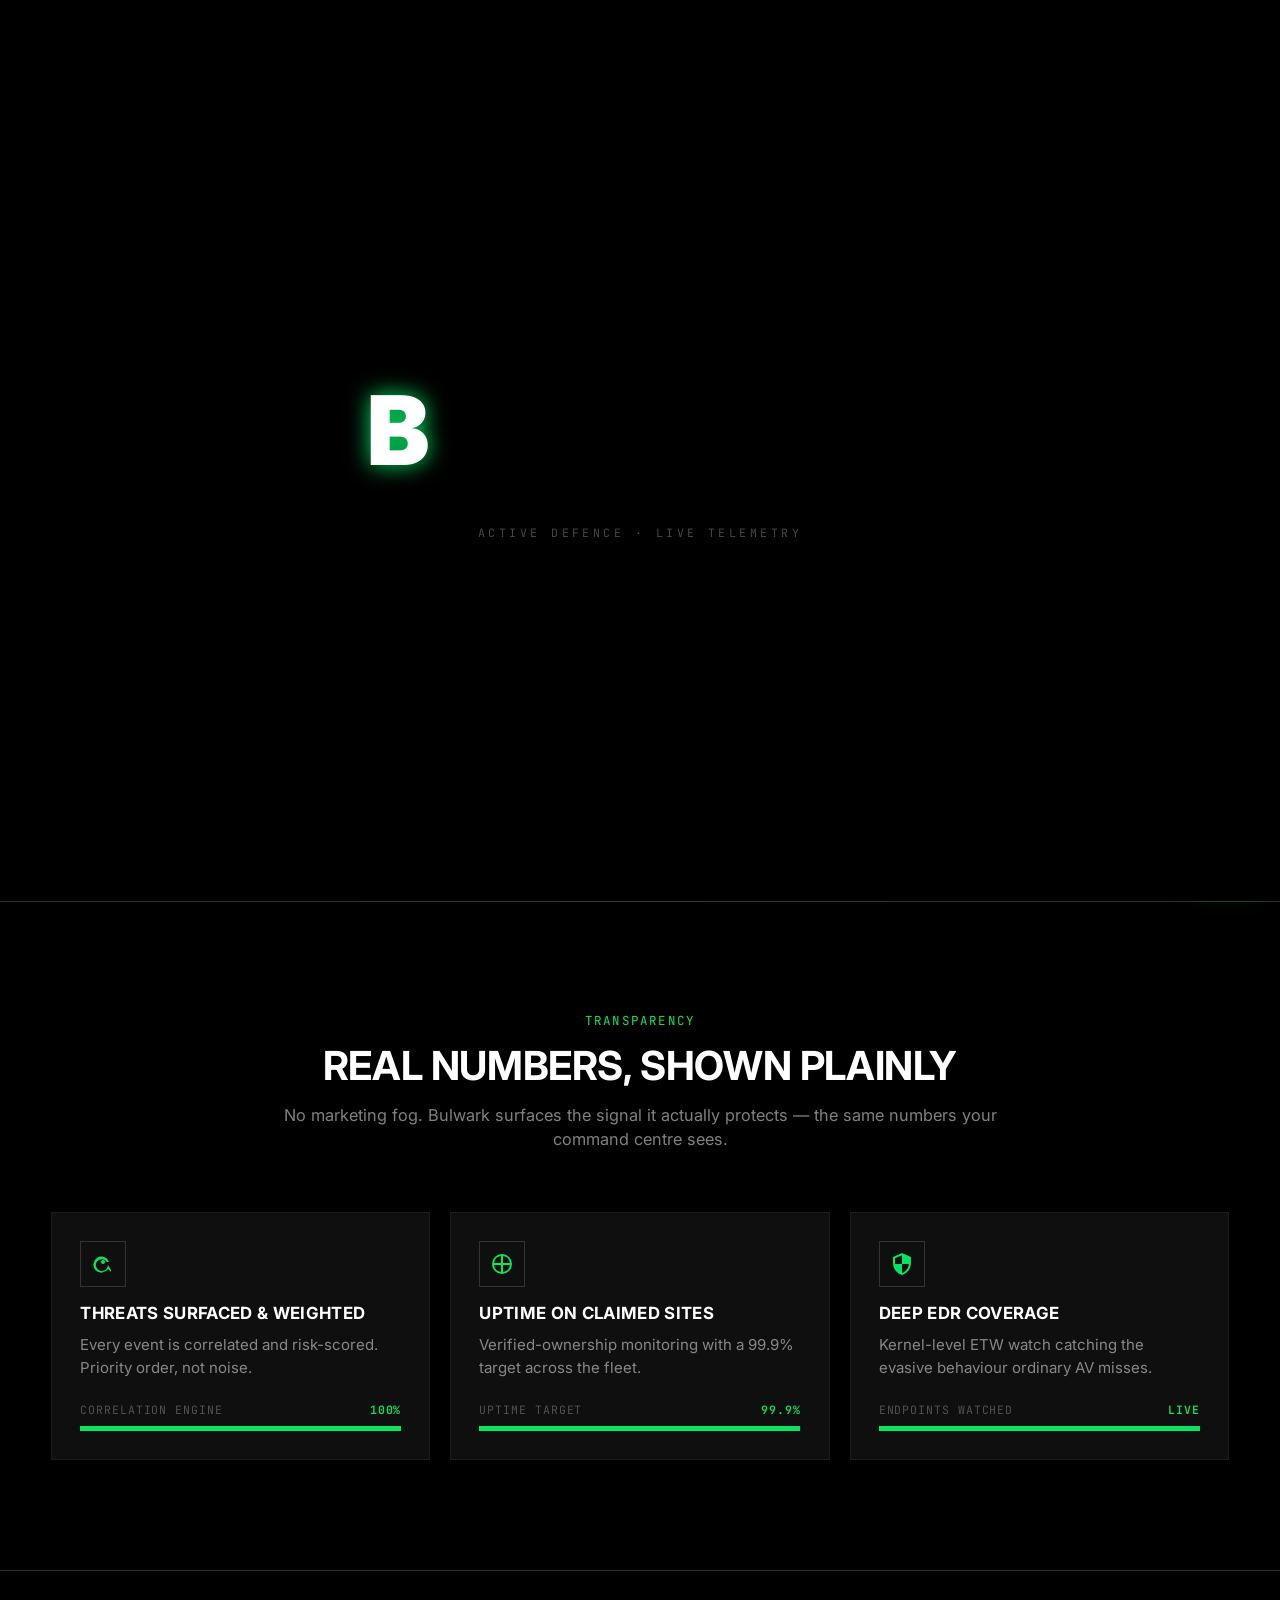
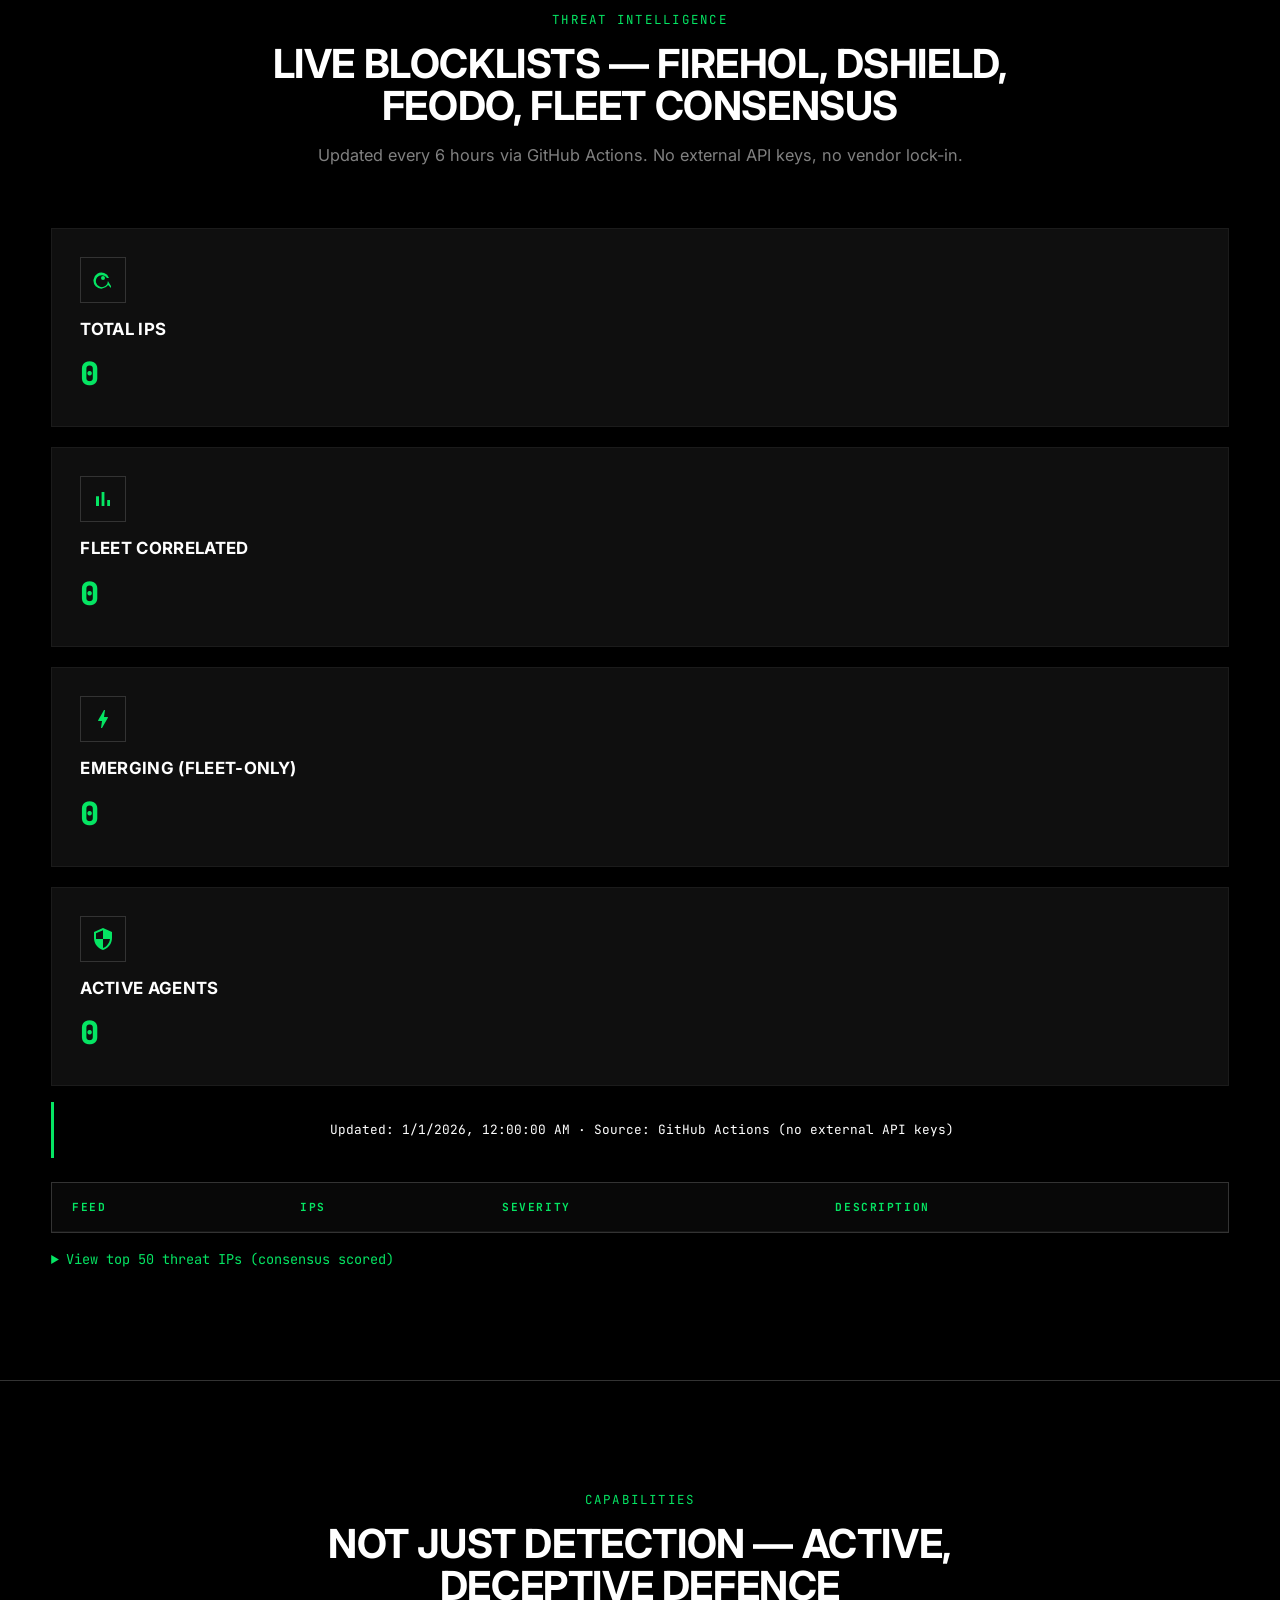
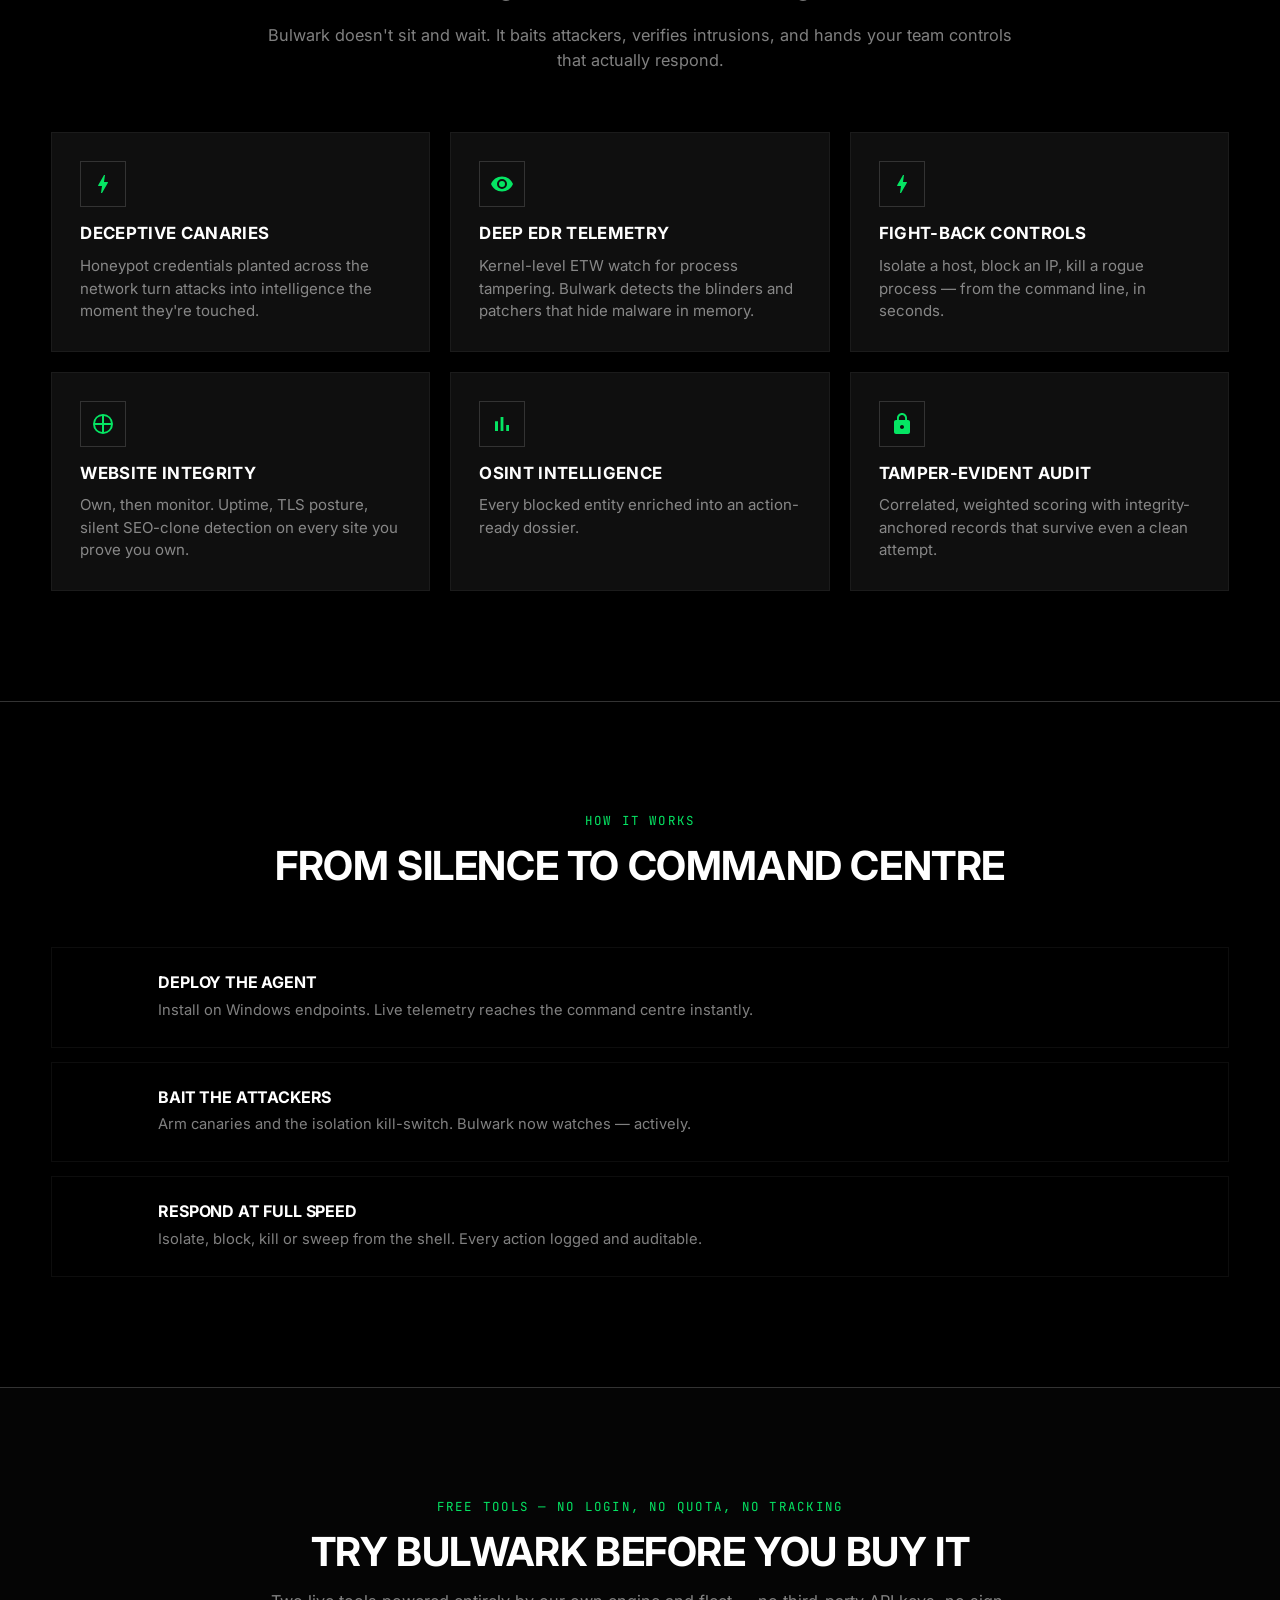
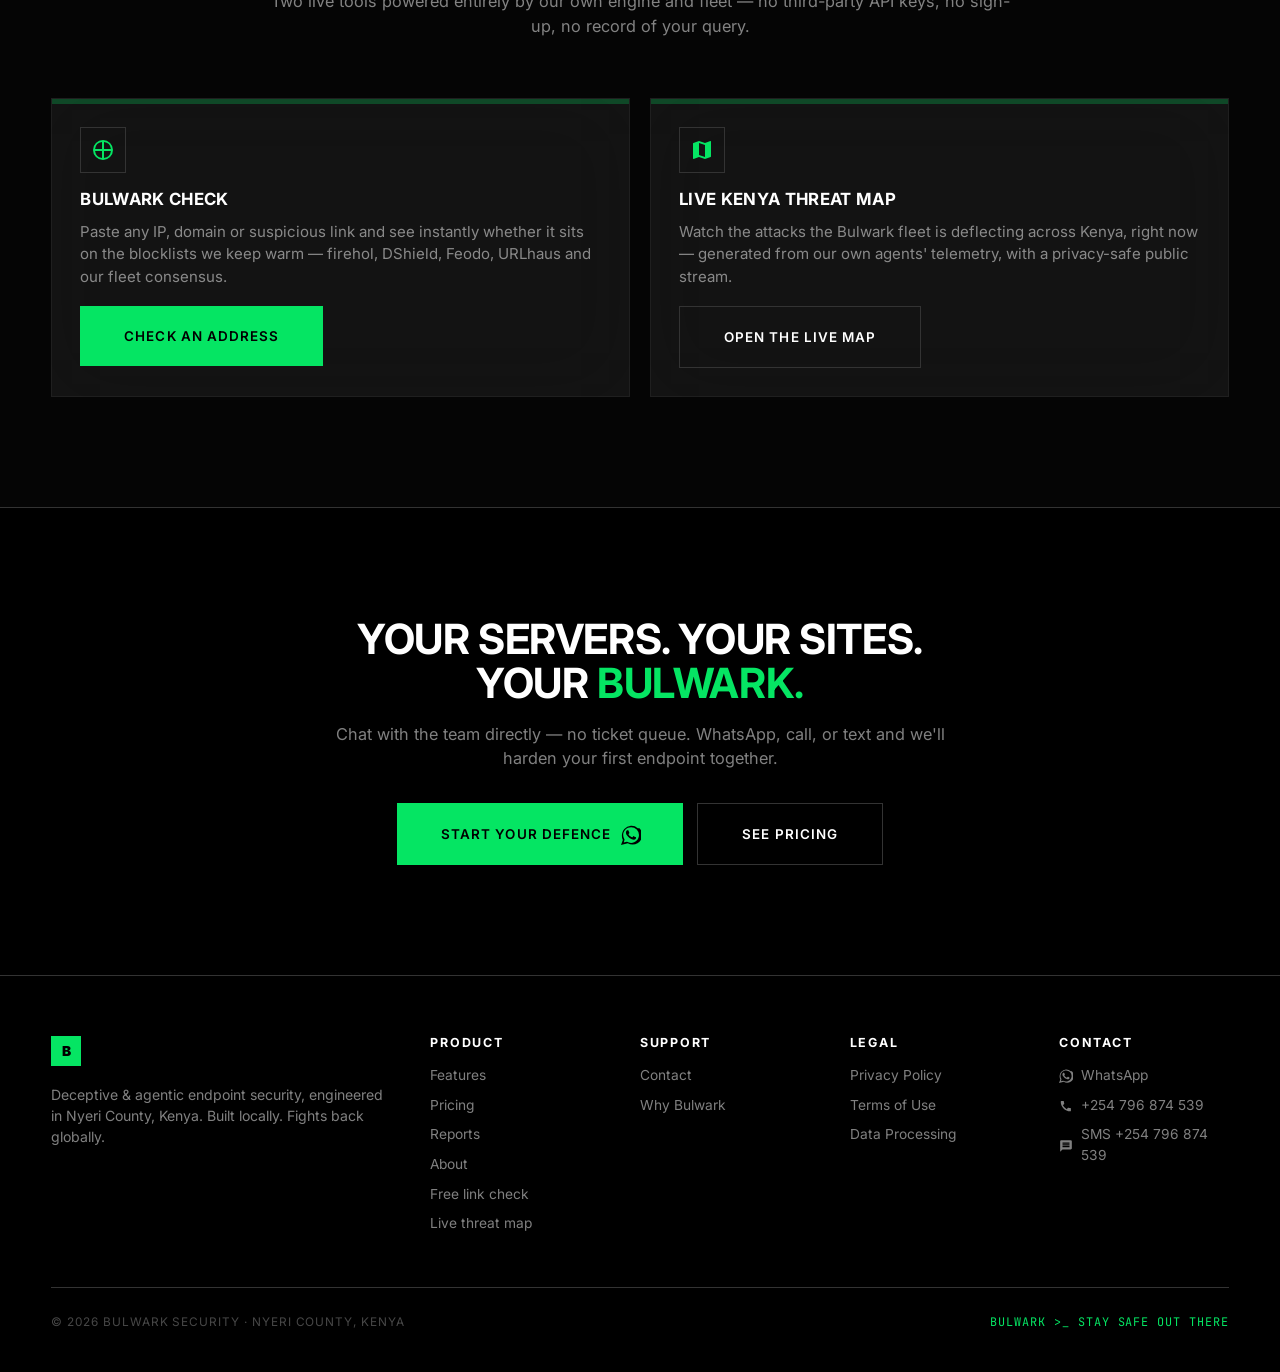
==== commit 1c853ee3: "Add SEOs" ====
--- a/index.html
+++ b/index.html
@@ -10,15 +10,15 @@
 <meta property="og:site_name" content="Bulwark">
 <meta property="og:title" content="Bulwark — Deceptive &amp; Agentic Endpoint Security, Built in Kenya">
 <meta property="og:description" content="Bulwark is a Kenyan-made endpoint detection &amp; response platform. Real-time threat hunting, deceptive canaries, and live agent operations that outsmart attackers before they strike.">
-<meta property="og:url" content="https://bulwark.co.ke/">
-<meta property="og:image" content="https://bulwark.co.ke/assets/img/og-cover.png">
+<meta property="og:url" content="https://example.com/">
+<meta property="og:image" content="https://example.com/assets/img/og-cover.png">
 <meta property="og:image:width" content="1200">
 <meta property="og:image:height" content="630">
 <meta property="og:locale" content="en_KE">
 <meta name="twitter:card" content="summary_large_image">
 <meta name="twitter:title" content="Bulwark — Deceptive &amp; Agentic Endpoint Security, Built in Kenya">
 <meta name="twitter:description" content="Bulwark is a Kenyan-made endpoint detection &amp; response platform. Real-time threat hunting, deceptive canaries, and live agent operations that outsmart attackers before they strike.">
-<meta name="twitter:image" content="https://bulwark.co.ke/assets/img/og-cover.png">
+<meta name="twitter:image" content="https://example.com/assets/img/og-cover.png">
 <link rel="preconnect" href="https://fonts.googleapis.com">
 <link rel="preconnect" href="https://fonts.gstatic.com" crossorigin>
 <link href="https://fonts.googleapis.com/css2?family=Inter:wght@400;600;700;800&family=JetBrains+Mono:wght@400;700;800&display=swap" rel="stylesheet">
@@ -32,11 +32,11 @@
   "@type": "Organization",
   "name": "Bulwark Security",
   "description": "Deceptive and agentic endpoint security platform built in Kenya.",
-  "url": "https://bulwark.co.ke/",
-  "logo": "https://bulwark.co.ke/assets/img/logo-512.png",
-  "image": "https://bulwark.co.ke/assets/img/og-cover.png",
+  "url": "https://example.com/",
+  "logo": "https://example.com/assets/img/logo-512.png",
+  "image": "https://example.com/assets/img/og-cover.png",
   "telephone": "+254796874539",
-  "email": "hello@bulwark.co.ke",
+  "email": "hello@example.com",
   "address": {
     "@type": "PostalAddress",
     "addressLocality": "Nyeri",
@@ -53,9 +53,9 @@
   }
 }
 </script>
-<link rel="preconnect" href="https://bulwark.co.ke">
-<link rel="dns-prefetch" href="https://bulwark.co.ke">
-<link rel="canonical" href="https://bulwark.co.ke/">
+<link rel="preconnect" href="https://example.com">
+<link rel="dns-prefetch" href="https://example.com">
+<link rel="canonical" href="https://example.com/">
 </head>
 <body>
 
@@ -319,7 +319,7 @@
     </div>
     <button class="term-tab" id="termTab" aria-label="Reopen live terminal"><span class="live-dot dark"></span> Live shell</button>
 <script defer src="assets/js/main.js" data-cfasync="false"></script>
-<script defer data-domain="bulwark.co.ke" src="https://plausible.io/js/script.js"></script>
+<script defer data-domain="example.com" src="https://plausible.io/js/script.js"></script>
 </body>
 </html>
 
--- a/assets/css/styles.css
+++ b/assets/css/styles.css
@@ -441,3 +441,12 @@
 @media (prefers-reduced-motion: reduce) {
   .term-cursor { animation: none; opacity: 1; }
 }
+
+/* ===== GHA WEB SCAN SECTION ===== */
+#ghaWebScan { padding-top: 40px; }
+#ghaStats .stat { font-size: 2rem; font-weight: 800; font-family: var(--font-mono); margin-top: 8px; }
+#ghaResults td, #ghaDetails td { font-family: var(--font-mono); font-size: 0.75rem; padding: 6px 8px; vertical-align: top; }
+#ghaResults th, #ghaDetails th { font-family: var(--font-mono); font-size: 0.68rem; text-transform: uppercase; letter-spacing: 0.08em; color: var(--txt-faint); padding: 8px; border-bottom: 1px solid var(--stroke); }
+#ghaResults tr:hover { background: var(--panel-soft); }
+#ghaDetails h4 { margin: 16px 0 8px; color: var(--neon); font-size: 0.9rem; }
+#ghaDetails .table-wrap { margin-bottom: 16px; }
